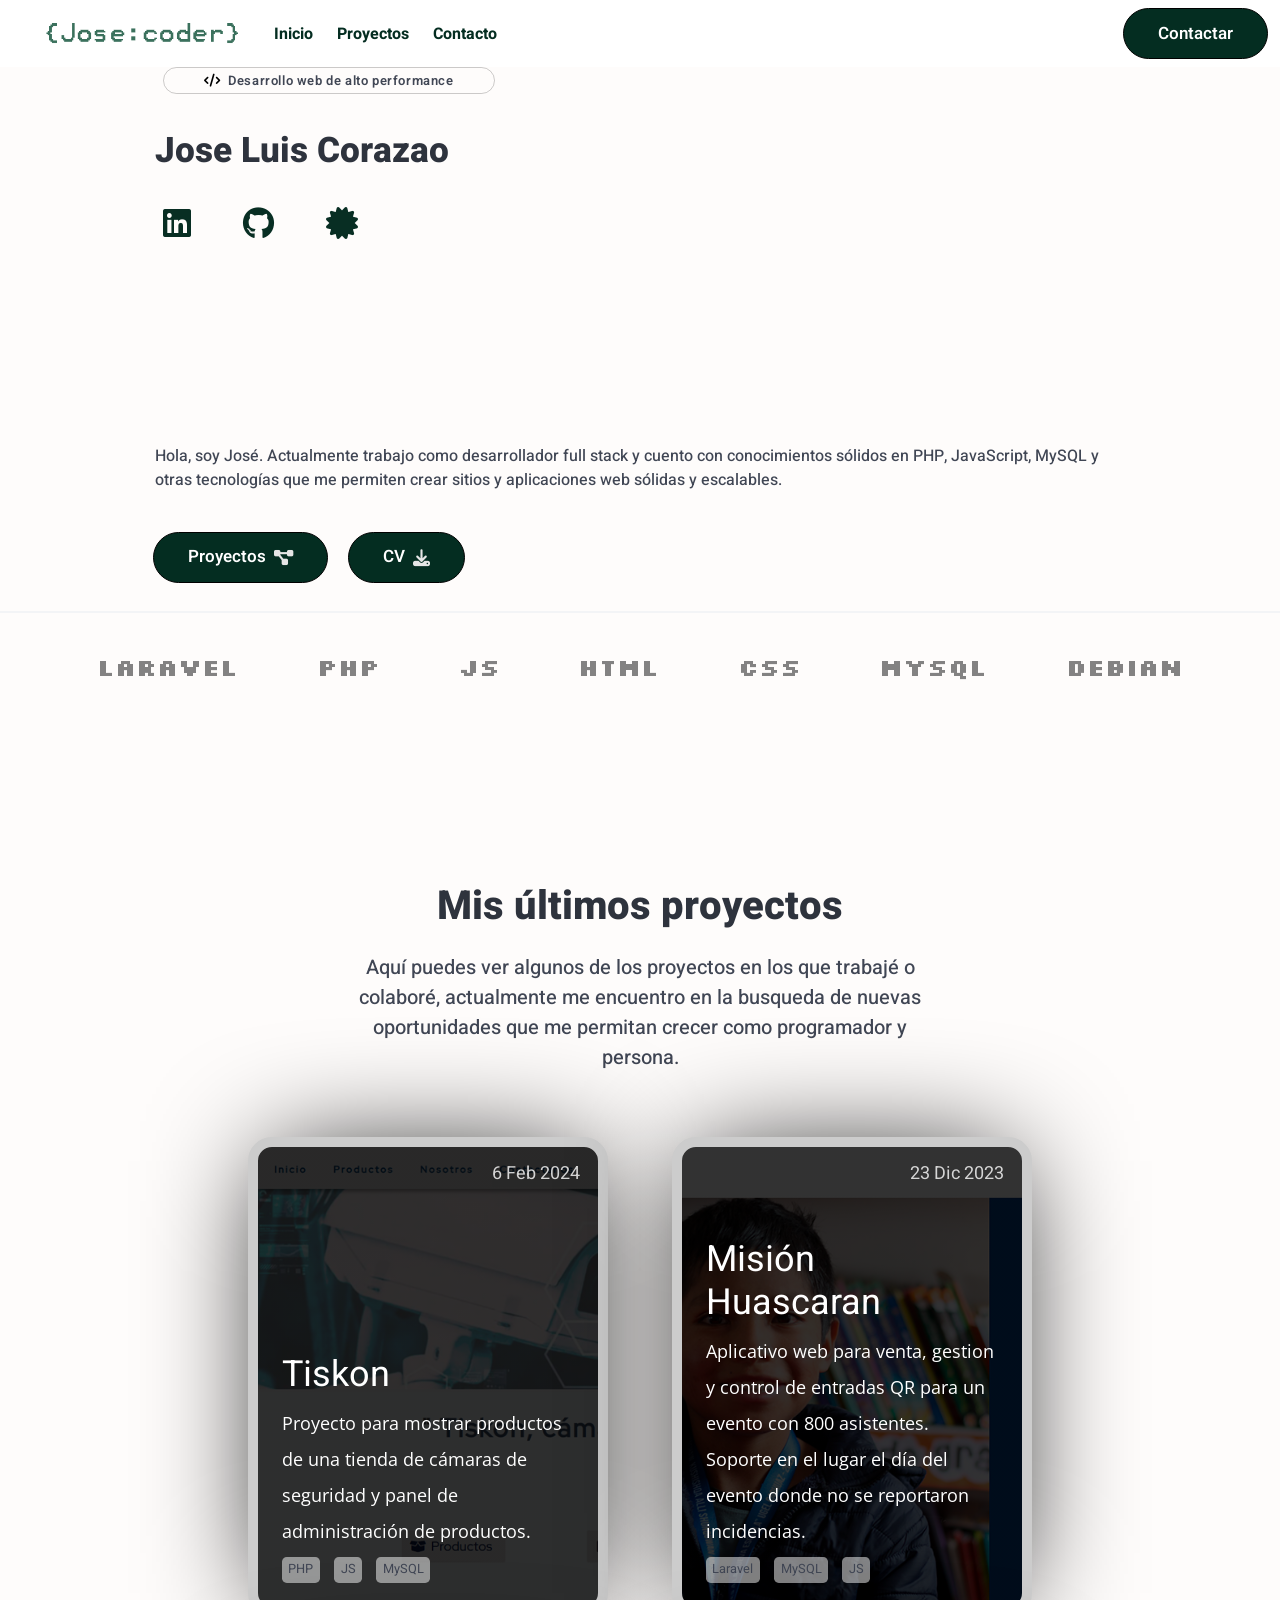
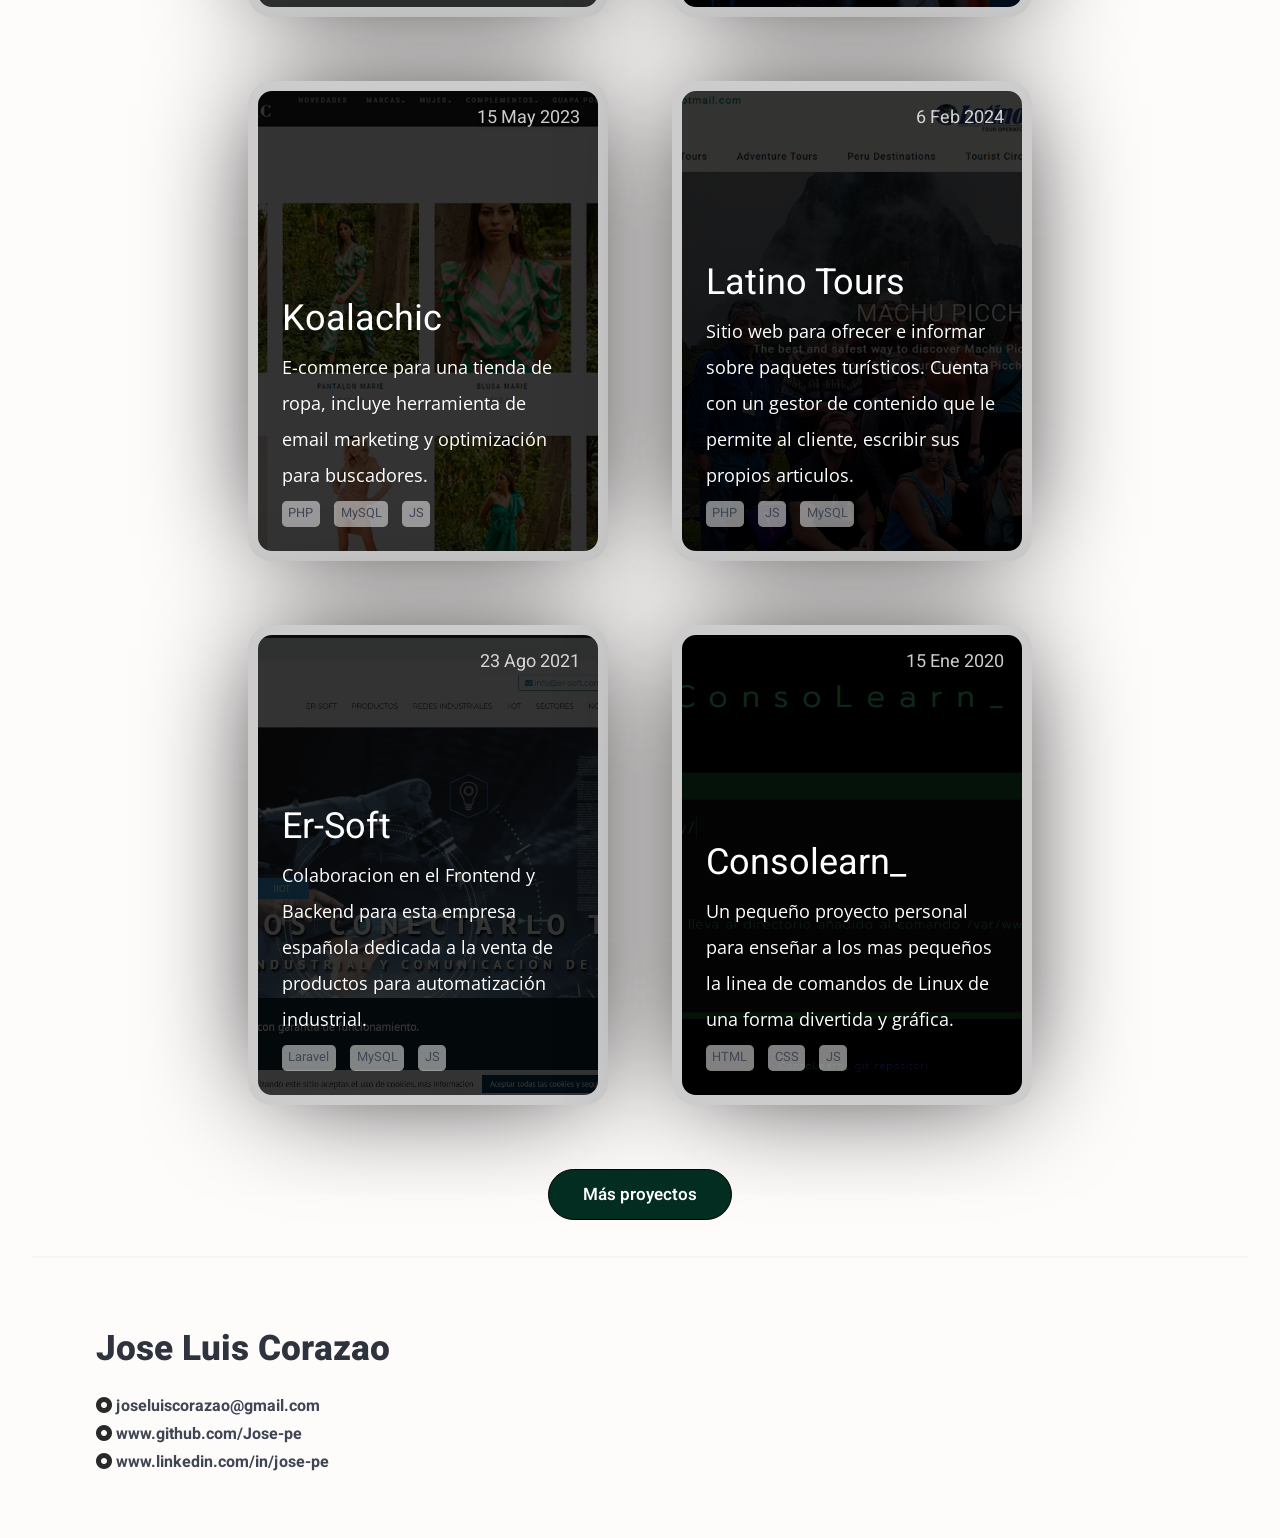
==== index.html @ 18513aed "delay animations" ====
<!DOCTYPE html>
<html lang="es">
<head>
    <meta charset="UTF-8">
    <meta name="viewport" content="width=device-width, initial-scale=1.0">
    <link rel="stylesheet" href="css/bulma.css">
    <link rel="stylesheet" href="css/main.css">
    <link rel="stylesheet" href="css/cards.css">
    <link rel="stylesheet" href="https://cdnjs.cloudflare.com/ajax/libs/font-awesome/6.7.2/css/all.min.css" integrity="sha512-Evv84Mr4kqVGRNSgIGL/F/aIDqQb7xQ2vcrdIwxfjThSH8CSR7PBEakCr51Ck+w+/U6swU2Im1vVX0SVk9ABhg==" crossorigin="anonymous" referrerpolicy="no-referrer" />
    <link rel="stylesheet" href="https://unpkg.com/aos@next/dist/aos.css" />
    <link rel="icon" href="favicon.ico">
    <title>Jose Luis Web Dev</title>
</head>
<body>
    <nav class="navbar  is-fixed-top" role="navigation" aria-label="main navigation">
        <div class="navbar-brand">
          <a class="navbar-item" href="/">
        <img class="pl-4"  src="/img/logojl.png" alt="jose coder">
      
          </a>
      
          <a role="button" class="navbar-burger" aria-label="menu" aria-expanded="false" data-target="navbarBasicExample">
            <span aria-hidden="true"></span>
            <span aria-hidden="true"></span>
            <span aria-hidden="true"></span>
            <span aria-hidden="true"></span>
          </a>
        </div>
      
        <div id="navbarBasicExample" class="navbar-menu">
          <div class="navbar-start">
            <a class="navbar-item has-text-weight-medium pl-3" href="#principal-header">
              Inicio
            </a>
      
            <a href="#ancla-proyectos" class="navbar-item has-text-weight-medium pl-3">
              Proyectos
            </a>
            
           <a href="#contacto-me"  class="navbar-item has-text-weight-medium pl-3">
              Contacto
            </a>
           
          </div>
      
          <div class="navbar-end">
            <div class="navbar-item">
              <div class="buttons">
                <a class="button head-button is-responsive">
                  <strong class="text is-6">Contactar</strong>
                </a>
              
              </div>
            </div>
          </div>
        </div>
      </nav>
    
    <section class="container is-fluid mt-2" id="head-main">
      <div class="columns">
        <div class="column is-6 p-6 is-align-content-center" id="principal-header">
          <div data-aos="fade-up" class="columns is-justify-content-center">
            <div  class="column is-10" id="container-box">
              <span class="boxy m-5"><i class="fa-solid fa-code pr-2" style="color: #000000;"></i>Desarrollo web de alto performance </span>
              <h1 class="title is-1 p-4 mt-5" id="name">Jose Luis Corazao</h1>
              <span class="primary-icons is-large p-4  mt-4 is-light"> <a href="https://www.linkedin.com/in/jose-pe/" target="_blank"> <i class="icons fa-brands fa-linkedin fa-2xl m-2"></i></a></span> 
              <span class="primary-icons is-large p-4  mt-4 is-light"> <a href="https://github.com/Jose-pe" target="_blank"><i class=" icons fa-brands fa-github fa-2xl m-2" ></i></a></span> 
              <span class="primary-icons is-large p-4  mt-4 is-light"><a href=""> <i class="icons fa-solid fa-certificate fa-2xl m-2"></i> </a></span> 
              
              

              <p class="p-4 separador-head is-size-6 has-text-weight-medium">Hola, soy José. Actualmente trabajo como desarrollador full stack y cuento con conocimientos sólidos en PHP, JavaScript, MySQL y otras tecnologías que me permiten crear sitios y aplicaciones web sólidas y escalables. </p>
            </div>
          
          </div>
          
          <div data-aos="fade-up" class="columns is-justify-content-center is-vcentered ml-1">
            <div class="column is-7">
              <a href="#ancla-proyectos" class="button head-button  is-responsive mr-2">Proyectos <i class="fa-solid fa-diagram-project pl-2" style="color: #e6e6e6;"></i></a>
              <a href="resources/CV_JoseLuisCorazaoHolgado_2025_v2.pdf" target="_blank" class="button head-button  is-responsive ml-2">   CV  <i class="fa-solid fa-download pl-2" style="color: #e6e6e6;"></i> </a>
            </div>
            <div class="column is-3 ">
             
            </div>
          </div>
        </div>
        <div class="column is-6 is-align-content-flex-center pt-own header-secondary">
          <div class="columns section-present is-justify-content-center">           
                <div data-aos="fade-up" class="column is-5 section-present-1">
               
                </div>
               
                <div data-aos="fade-up" class="column is-5 round">
                    <div class="columns">
                      <div class="column is-11 text-end">
                      <i class="fa-solid fa-laptop-code fa-2xl big-icon text-end pt-6 pl-5 pb-2" style="color: #042D21;"></i>
                      </div>
                  </div>
                  <div  class="columns">
                         <div class="column is-11">
                          <p class="text-start p-2 pl-6 text-especial"><i class="fa-solid fa-quote-left" style="color: #2e2d29;"></i> Proyectos sólidos, escalables y desplegados en entornos reales. <i class="fa-solid fa-quote-right" style="color: #282b2e;"></i></p>
                      </div>
                     
                  </div>
                
               
                
                </div>  

          </div>

        <div class="columns section-present">
          <div data-aos="fade-up" class="column is-5 round-2">
             <div class="columns">
                       <div class="column is-11">
                          <p class="text-start pt-6 pl-5 pb-2"><i class="fa-regular fa-lightbulb fa-2xl   big-icon" style="color: #042D21;"></i></p>
                         
                      </div>
                   </div>
                  <div class="columns">
                         <div class="column is-11">
                          <p class="text-start pt-4 pl-6 pb-6 text-especial"><i class="fa-solid fa-quote-left" style="color: #2e2d29;"></i> He llevado proyectos desde su concepción hasta convertirse en soluciones sólidas y funcionales. <i class="fa-solid fa-quote-right" style="color: #282b2e;"></i></p>
                      </div>
                     
                  </div>
                
                
          </div>
          <div data-aos="fade-up" class="column is-5  section-present-2">
                
          </div>
        </div>
        </div>
      </div>      
    </section>
    <hr>
    <section data-aos="fade-down" data-aos-delay="900" class="container mt-2">
     
         <nav class="level is-mobile pt-4">
        <div class="level-item has-text-centered">
          <div>
            
            <p class="title is-4 tec">Laravel</p>
          </div>
        </div>
        <div class="level-item has-text-centered">
          <div>
           
            <p class="title is-4 tec">PHP</p>
          </div>
        </div>
        <div class="level-item has-text-centered">
          <div>
           
            <p class="title is-4 tec">JS</p>
          </div>
        </div>
        <div class="level-item has-text-centered">
          <div>
            
            <p class="title is-4 tec">HTML</p>
          </div>
        </div>
        <div class="level-item has-text-centered">
          <div>
          
            <p class="title is-4 tec">CSS</p>
          </div>
        </div>
        <div class="level-item has-text-centered">
          <div>
          
            <p class="title is-4 tec">MySQL</p>
          </div>
        </div>
        <div class="level-item has-text-centered">
          <div>
          
            <p class="title is-4 tec">Debian</p>
          </div>
  
      </nav>
      </div>
    </section>

 <section data-aos="fade-up" class="container separador-head">
   <div class="columns mt-5">
        <div class="column is-12">
          <h2 class="title is-2 text-center" id="title-section">Mis últimos proyectos</h2>
        </div>
    
      </div>
      <div class="columns is-justify-content-center">
        <div class="column is-6 text-center">
          <p class=" is-size-5 has-text-weight-medium">  Aquí puedes ver algunos de los proyectos en los que trabajé o colaboré, actualmente me encuentro en la busqueda de nuevas oportunidades que me permitan crecer como programador y persona.</p>

        </div>
      </div>
</section>
<section data-aos="fade-up" data-aos-delay="500" class="cards-wrapper" id="ancla-proyectos">
  <div class="card-grid-space">
 
    <a class="card" target="_blank" href="http://tiskoncusco.com" style="--bg-img: url(/img/tiskon.png)">
      <div>
        <h1>Tiskon</h1>
        <p>Proyecto para mostrar productos de una tienda de cámaras de seguridad y panel de administración de productos.</p>
        <div class="date">6 Feb 2024</div>
        <div class="tags mt-2">
          <div class="tag">PHP</div>  <div class="tag">JS</div> <div class="tag">MySQL</div>
        </div>
      </div>
    </a>
  </div>
  <div class="card-grid-space">
    
    <a class="card" href="https://codetheweb.blog/2017/10/09/basic-types-of-html-tags/" style="--bg-img: url('/img/mision.png')">
      <div>
        <h1>Misión Huascaran</h1>
        <p>Aplicativo web para venta, gestion y control de entradas QR para un evento con 800 asistentes. Soporte en el lugar el día del evento donde no se reportaron incidencias.</p>
        <div class="date">23 Dic 2023 </div>
        <div class="tags mt-2">
          <div class="tag">Laravel</div> <div class="tag">MySQL</div> <div class="tag">JS</div>
        </div>
      </div>
    </a>
  </div>
  <div class="card-grid-space">
    
    <a class="card" href="https://koalachic.com" target="_blank"  style="--bg-img: url('/img/koala.png')">
      <div>
        <h1>Koalachic</h1>
        <p>E-commerce para una tienda de ropa, incluye herramienta de email marketing y optimización para buscadores. </p>
        <div class="date">15 May 2023</div>
        <div class="tags mt-2">
          <div class="tag">PHP</div>  <div class="tag">MySQL</div> <div class="tag">JS</div>
        </div>
      </div>
    </a>
  </div>


  <div class="card-grid-space">
 
    <a class="card" target="_blank" href="https://latinotourscusco.com" style="--bg-img: url(/img/latino.png)">
      <div>
        <h1>Latino Tours</h1>
        <p>Sitio web para ofrecer e informar sobre paquetes turísticos. Cuenta con un gestor de contenido que le permite al cliente, escribir sus propios articulos.</p>
        <div class="date">6 Feb 2024</div>
        <div class="tags mt-2">
          <div class="tag">PHP</div>  <div class="tag">JS</div> <div class="tag">MySQL</div>
        </div>
      </div>
    </a>
  </div>
  <div class="card-grid-space">
    
    <a class="card" href="http://www.er-soft.com/es" style="--bg-img: url('/img/ersoft.jpg')">
      <div>
        <h1>Er-Soft</h1>
        <p>Colaboracion en el Frontend y Backend para esta empresa española dedicada a la venta de productos para automatización industrial.</p>
        <div class="date">23 Ago 2021 </div>
        <div class="tags mt-2">
          <div class="tag">Laravel</div> <div class="tag">MySQL</div> <div class="tag">JS</div>
        </div>
      </div>
    </a>
  </div>
  <div class="card-grid-space">
    
    <a class="card" target="_blank" href="https://consolearn.netlify.app/" style="--bg-img: url('/img/consolearn.png')" class="js-modal-trigger" data-target="modal-js-example">
      <div>
        <h1>Consolearn_</h1>
        <p>Un pequeño proyecto personal para enseñar a los mas pequeños la linea de comandos de Linux de una forma divertida y gráfica.</p>
        <div class="date">15 Ene 2020</div>
        <div class="tags mt-2">
          <div class="tag">HTML</div>  <div class="tag">CSS</div> <div class="tag">JS</div>
        </div>
      </div>
    </a>
  </div>

</section>
 <div data-aos="fade-down" data-aos-delay="500" class="columns is-justify-content-center">
  <div  class="column is-12 text-center">
  
                <a class="button head-button is-responsive">
                  <strong class="text is-6">Más proyectos</strong>
                </a>
              
              
  </div>
 
  </div>

      <!--
    <section class="container separador-head">
      <div class="columns mt-5">
        <div class="column is-12">
          <h2 class="title is-2 text-center">Mis últimos proyectos</h2>
        </div>
    
      </div>
      <div class="columns is-justify-content-center">
        <div class="column is-8 text-center">
          <p class=" is-size-5 has-text-weight-medium">  Aquí puedes ver algunos de los proyectos en los que trabajé o colaboré, actualmente me encuentro en la busqueda de nuevas oportunidades que me permitan crecer como programador y persona.</p>

        </div>
      </div>
      <div class="columns is-justify-content-center separador-project">
        <div class="column is-6 background-principal project-box-primary">
          <h3 class="title-proyecto color-text-secundario p-6">Sitio Web Tiskon</h3>
          <div class="section">
            <span class="tag is-success is-light">PHP</span> <span class="tag is-success is-light">HTML</span> <span class="tag is-success is-light">CSS</span> <span class="tag is-success is-light">JS</span> <span class="tag is-success is-light">MySQL</span>
          <p class="resume-proyectos color-text-secundario pt-4">Desarrollo de sitio web desde cero con especificaciones a medida del cliente; se maquetó el diseño y la estructura del sitio web. También diseñé una base de datos y funcionalidades en PHP para que el cliente pueda ingresar, eliminar y editar sus productos y pueda promocionarlos.</p> <br>
          <a href="https://tiskon-w8vtxfh94p.live-website.com/" target="_blank" class="project-button"> <i class="fa-solid fa-code fa-xl" style="color: #EBE9DA;"></i> </a>
          </div>
          
        </div>
        <div class="column is-4 background-secundario is-align-content-center project-box-secondary">
         
          <img src="/img/tiskonres.jpg" alt="">
        </div>
      </div>

      <div class="columns is-justify-content-center separador-project">
        <div class="column is-6 background-secundario project-box-primary">
          <h3 class="title-proyecto color-text-principal p-6">Plataforma de tickets QR para Mision Huascaran</h3>
          <div class="section">
            <span class="tag is-primary">Laravel</span> <span class="tag is-primary">CSS</span> <span class="tag is-primary">JS</span> <span class="tag is-primary">HTML</span> <span class="tag is-primary">Bootstrap</span> <span class="tag is-primary">MySQL</span>
          <p class="resume-proyectos color-text-principal pt-4">Desarrollo de plataforma para ventas de entradas QR para un evento de 800 asistentes. El proyecto se elaboró en tiempo récord y se desarrolló a medida del cliente. Cuenta con un panel para administrar y gestionar el acceso, la venta y recaudación del evento. Se implementó una pasarela de pagos para que los asistentes puedan pagar con tarjetas de débito y crédito.</p> <br>
          <a href="https://www.misionhuascaran.org.pe/" target="_blank" class="project-button"> <i class="fa-solid fa-code fa-xl" style="color: #EBE9DA;"></i> </a>
        </div>
          
        </div>
        <div class="column is-4 background-principal is-align-content-center project-box-secondary">
          
          <img  src="/img/misionres.jpg" alt="">
        </div>
      </div>

      <div class="columns is-justify-content-center separador-project">
        <div class="column is-6 background-principal project-box-primary">
          <h3 class="title-proyecto color-text-secundario p-6">E-commerce KoalaChic</h3>
          <div class="section">
          <span class="tag is-success is-light">Wordpress</span> <span class="tag is-success is-light">PHP</span> <span class="tag is-success is-light">MySQL</span> <span class="tag is-success is-light">CSS</span> <span class="tag is-success is-light">HTML</span>
          <p class="resume-proyectos color-text-secundario pt-4">Desarrollo de sitio web con WordPress. Personalicé la plantilla para adaptarla a las necesidades del cliente. Además, se utilizaron diferentes plugins para implementar las funcionalidades requeridas, permitiendo la venta de productos a través del sitio. También se mejoró el SEO y se integraron herramientas de email marketing. </p> <br>
          <a href="https://www.koalachic.com/" target="_blank" class="project-button"> <i class="fa-solid fa-code fa-xl" style="color: #EBE9DA;"></i>  </a>
        </div>
          
        </div>
        <div class="column is-4 background-secundario is-align-content-center project-box-secondary">
          <img class="" src="/img/koalares.jpg" alt="">
        </div>
      </div>

      <div class="columns is-justify-content-center separador-project">
        <div class="column is-6 background-secundario project-box-primary">
          <h3 class="title-proyecto color-text-principal p-6">Sitio web Latino Tours</h3>
          <div class="section">
           <span class="tag is-primary">CSS</span> <span class="tag is-primary">JS</span> <span class="tag is-primary">HTML</span> <span class="tag is-primary">Bootstrap</span> 
          <p class="resume-proyectos color-text-principal pt-4">Se desarrolló un sitio web desde cero para un cliente que anteriormente utilizaba WordPress, el cual no podía personalizar a su gusto. Optamos por crear un sitio más sencillo pero eficiente, adaptado a sus necesidades. Actualmente, el cliente ha mejorado sus ventas y su presencia en internet. Además, el nuevo sitio web le sirve como una herramienta eficaz para mostrar sus paquetes turísticos con mayor facilidad.</p> <br>
          <a href="https://latinotourscusco.com/" target="_blank" class="project-button"> <i class="fa-solid fa-code fa-xl" style="color: #EBE9DA;"></i> </a>
        </div>
          
        </div>
        <div class="column is-4 background-principal is-align-content-center project-box-secondary">
        
           <img src="/img/latinores.jpg" alt="">
        </div>
      </div>

    </section>-->
    
   
    <footer data-aos="fade-up" data-aos-delay="300" class="container is-fluid">
      <hr>
      <div class="columns" id="contacto-me">
          <div class="column is-12" id="footer-info">
            <div class="section resume-footer">
             <h3 class="title" id="name">Jose Luis Corazao</h3>
            <p class="has-text-weight-medium">
              <ul>
                <li class="has-text-weight-bold mb-1">
                 <a href="mailto:joseluiscorazao@gmail.com"> <i class="fa-solid fa-circle-dot" style="color: #292929;"></i> joseluiscorazao@gmail.com </a>
                </li>                
                <li class="has-text-weight-bold  mb-1">
                 <a href="https://github.com/Jose-pe" target="_blank"> <i class="fa-solid fa-circle-dot" style="color: #292929;"></i> www.github.com/Jose-pe </a>
                </li>
                <li class="has-text-weight-bold  mb-1">
                  <a href="https://www.linkedin.com/in/jose-pe/" target="_blank"> <i class="fa-solid fa-circle-dot" style="color: #292929;"></i> www.linkedin.com/in/jose-pe</a>
                </li>
              </ul>
            </p>
            </div>            
            </div>
          </div>      
    </footer>
      <script src="/js/main.js"></script>   
      <script src="https://unpkg.com/aos@next/dist/aos.js"></script>
      <script>
      AOS.init();
      </script>
</body>
</html>
---- css/main.css ----
@import url('https://fonts.googleapis.com/css2?family=Silkscreen&display=swap');
@import url('https://fonts.googleapis.com/css2?family=Golos+Text:wght@400..900&display=swap');

body{
   background-color: #FEFCFB;
  font-family: "Golos Text", sans-serif;
  font-optical-sizing: auto;
  font-weight: 400;
  font-style: normal;  
}

a{
  color: #042D21;
  text-decoration: none !important;
  text-decoration-color: #042D21 !important;
}

.is-primary {
    background-color: #042D21;
    color: white;
}

.background-principal{
  background-color: #042D21;
}

.background-secundario{
   background-color: #EBE9DA;
}
.separador-head{
    margin-top: 12rem;
}
.separador-project{
    margin-top: 4rem;
    margin-bottom: 8rem !important;
  
}
.navbar-item{
  color: #042D21 !important;
  font-weight: bolder !important;
}
#head-main{
  padding-top: 3.5rem;
}
.color-text-principal{
  color: #042D21;
}
.color-text-secundario{
  color: #EBE9DA;
}
.title-proyecto{
  font-size: 2.3rem;
 
  font-weight: bolder;
}
.resume-proyectos{
  
  font-size: 1.5rem;
  font-weight: bold;
}

.boxy{
    border-color: rgba(0, 0, 0, 0.199);
    border-width: 0.8px;
    border-style: solid;
    border-radius: 2rem;
    padding-left: 2.5rem;
    padding-right: 2.5rem;
    padding-top: 0.2rem;
    padding-bottom: 0.2rem;
    font-size: small;
    font-weight: 600;
    letter-spacing: 0.6px;

}

.head-button {
        background-color: #042D21;
        color: white;
        border-radius: 10em;
        font-size: 17px;
        font-weight: 600;
        padding: 0.7em 2em;
        cursor: pointer;
        transition: all 0.3s ease-in-out;
        border: 1px solid black;
        box-shadow: 0 0 0 0 rgb(107, 106, 106);
      }
      
      .head-button:hover {
        transform: translateY(-4px) translateX(-2px);
        box-shadow: 2px 5px 0 0 rgb(97, 97, 97);
      };
      
      .head-button:active {
        transform: translateY(2px) translateX(1px);
        box-shadow: 0 0 0 0 rgb(119, 119, 119);
      };


.text-start{
  text-align: start;
}

.text-center{
  text-align: center;
}

.text-end{
  text-align: end;
}

.resume-footer{
  margin-left: 1rem;
  width: 90%;
}

.nav-footer{
  margin-left: 11rem;
}

.pt-own{
  padding-top: 7rem !important;
}
.icon-skill{
  width: 25%;
  opacity: 45%;
}
.project-box-primary{
border-radius: 24px 0px 0px 24px;
-webkit-border-radius: 24px 0px 0px 24px;
-moz-border-radius: 24px 0px 0px 24px;
}
.project-box-secondary{
  border-radius: 0px 24px 24px 0px;
-webkit-border-radius: 0px 24px 24px 0px;
-moz-border-radius: 0px 24px 24px 0px;
}
.project-button {
	background-color: #0c7757;
	border-radius:80px;
	display:inline-block;
	cursor:pointer;	
	
	font-size:19px;
	padding:27px 24px;
	text-decoration:none;
	
}
.project-button:hover {
	background-color:#086146;
}

.nav-footeer-item{
  text-decoration: none !important;
  color: #042D21 !important;
}

.nav-footeer-item:hover{
  text-decoration: none !important;
  color: #08553e !important;
}

.tec{
  color: #000000af;
  font-family: "Silkscreen", sans-serif;
  font-weight: 700;
  opacity: 0.7;
}

.round{
  border-radius: 18rem 0rem 0rem 18rem !important;
  background-color: #ebe9da59;
  padding-bottom: 4rem;
  box-shadow: 12px 10px 27px -5px rgba(0,0,0,0.75);
-webkit-box-shadow: 12px 10px 27px -5px rgba(0,0,0,0.75);
-moz-box-shadow: 12px 10px 27px -5px rgba(0,0,0,0.75);
}

.round-2{
  border-radius: 0rem 18rem 18rem 0rem !important;
  background-color: #e0e9e971;
  box-shadow: 12px 10px 27px -5px rgba(0,0,0,0.75);
-webkit-box-shadow: 12px 10px 27px -5px rgba(0,0,0,0.75);
-moz-box-shadow: 12px 10px 27px -5px rgba(0,0,0,0.75);
}

.section-present{
 margin: 0rem 0rem 0rem 0rem  !important;
 padding: 0rem 0rem 0rem 0rem !important;
 align-self: center;
}

.text-especial{
  font-size: 0.8rem;
  font-weight: 500;
  font-style: normal;
	color: #042D21;

}

.numero-proyectos{
  font-size: 3rem;
  color: #042D21;
}

.big-icon{
  font-size: 3rem !important;
}

.section-present-1{
  background-image: url('/img/prog1.svg');
  background-position: left;
  background-size: 60%;
  background-repeat: no-repeat;
  margin-bottom:  1.5rem;  
}

.section-present-2{
  background-image: url('/img/dev1.png');
  background-position: right;
  background-size: 80%;
  background-repeat: no-repeat;
  margin-bottom:  1.5rem;  
}
.primary-icons{
  color:  #082e23;
  transition: color 0.5s ease-in;
}
.primary-icons :hover{
  color: #095f45 !important;
  transition: color 0.5s ease-in;
}
.navbar-burger span{
  background-color: #08553e;
}

@media (prefers-color-scheme: dark) {
  body{
      background-color: rgb(29, 32, 32);
  }
  .round-2{
    background-color: #171818;
  }
  .round{
    background-color: #1c1d1c;
  }
  .tec{
    color: #FEFCFB;
  }
  .background-principal{
    background-color: #272928;
  }
  .background-secundario{
    background-color: #e4e6e5;
  }
  .boxy{
    background-color: #25463c;
  }
  
  .fa-circle-dot{
     color: #929493 !important;
  }
  .text-especial{
    color: #bdbbb0;
  }
  .navbar-item{
  color: #e2e2e2 !important;
  
}
.icons{
   color: #e2e2e2 !important;
}
.icons:hover{
   color: #9e9e9e !important;
}
}


@media (max-width: 1440px) {
  .text-especial{
    font-size: 1rem;
  }
  #name{
    font-size: 2.2rem;
  }
}

@media (max-width: 1370px) {
  .section-present{
    display: none !important;
  }
  #principal-header{
    width: 100% !important;
    padding: 1rem !important;
  }
  .header-secondary{
    display: none !important;
  }
  #footer-info{
    width: 80% !important;
  }
}

@media(max-width: 1156px){
  .resume-footer{
    width: 100% !important;
    margin-left: 1rem !important;
  }
  
  .nav-footer {
    margin-left: 3rem;
  }
  .columns {
    margin-inline-start: 0 !important;
    margin-inline-end: 0 !important;
    margin-top: 0 !important;
}
  
}
@media(max-width: 900px){

  .tec{
    font-size: 1.2rem !important;
  }
}
@media(max-width: 800px){

  .tec{
    font-size: 0.7rem !important;
  }
}

@media(max-width: 500px){
  #footer-info{
    width: 100% !important;
    margin: 0rem !important;
    padding: 0rem !important;
  }
  .boxy{
    margin: 0.2rem !important;
  }
  #container-box{
    padding: 0.2rem !important;
    width: 100% !important;
  }
  #title-section{
    font-size: 2rem !important;
  }
  #principal-header{
    
    padding: 0.1rem !important;
  }
    #name{
    font-size: 1.9rem !important;
  }
}

@media(max-width: 430px){
  #principal-header{
    
    padding: 0.1rem !important;
  }
   .boxy{
    padding-left: 0.5rem !important;
    padding-right: 0.5rem !important;
  }

}

@media(max-width: 400px){
  .boxy{
    padding-left: 0.5rem !important;
    padding-right: 0.5rem !important;
  }
  
  .is-size-5{
    font-size: 1.1rem !important;
  }


}
---- css/cards.css ----
@import url('https://fonts.googleapis.com/css?family=Heebo:400,700|Open+Sans:400,700');

:root {
  --color: #042D21;
  --transition-time: 0.5s;
}

* {
  box-sizing: border-box;
}

body {
  margin: 0;
  min-height: 100vh;
  font-family: 'Heebo';
 /* background: #fafafa;*/
}

a {
  color: inherit;
}

.cards-wrapper {
  display: grid;
  justify-content: center;
  align-items: center;
  grid-template-columns: 1fr 1fr 1fr;
  grid-gap: 4rem;
  padding: 4rem;
  margin: 0 auto;
  width: max-content;
}

.card {
  font-family: 'Heebo';
  --bg-filter-opacity: 0.8;
  background-image: linear-gradient(rgba(0,0,0,var(--bg-filter-opacity)),rgba(0,0,0,var(--bg-filter-opacity))), var(--bg-img);
  height: 20em;
  width: 15em;
  font-size: 1.5em;
  color: white;
  border-radius: 1em;
  padding: 1em;
  /*margin: 2em;*/
  display: flex;
  align-items: flex-end;
  background-size: cover;
  background-position: center;
  box-shadow: 0 0 5em -1em black;
  transition: all, var(--transition-time);
  position: relative;
  overflow: hidden;
  border: 10px solid #ccc;
  text-decoration: none;
}

.card:hover {
  transform: rotate(0);
}

.card h1 {
  margin: 0;
  font-size: 1.5em;
  line-height: 1.2em;
}

.card p {
  font-size: 0.75em;
  font-family: 'Open Sans';
  margin-top: 0.5em;
  line-height: 2em;
}

.card .tags {
  display: flex;
}
.tag {
    font-size: 0.80rem !important;
}
.card .tags .tag {
  font-size: 0.75em;
  background: rgba(255,255,255,0.5);
  border-radius: 0.3rem;
  padding: 0 0.5em;
  margin-right: 0.5em;
  line-height: 1.5em;
  transition: all, var(--transition-time);
}

.card:hover .tags .tag {
  background: var(--color);
  color: white;
}

.card .date {
  position: absolute;
  top: 0;
  right: 0;
  font-size: 0.75em;
  padding: 1em;
  line-height: 1em;
  opacity: .8;
}

.card:before, .card:after {
  content: '';
  transform: scale(0);
  transform-origin: top left;
  border-radius: 50%;
  position: absolute;
  left: -50%;
  top: -50%;
  z-index: -5;
  transition: all, var(--transition-time);
  transition-timing-function: ease-in-out;
}

.card:before {
  background: #ddd;
  width: 250%;
  height: 250%;
}

.card:after {
  background: white;
  width: 200%;
  height: 200%;
}

.card:hover {
  color: var(--color);
}

.card:hover:before, .card:hover:after {
  transform: scale(1);
}

.card-grid-space .num {
  font-size: 3em;
  margin-bottom: 1.2rem;
  margin-left: 1rem;
}

.info {
  font-size: 1.2em;
  display: flex;
  padding: 1em 3em;
  height: 3em;
}

.info img {
  height: 3em;
  margin-right: 0.5em;
}

.info h1 {
  font-size: 1em;
  font-weight: normal;
}

/* MEDIA QUERIES */
@media screen and (max-width: 1285px) {
  .cards-wrapper {
    grid-template-columns: 1fr 1fr;
  }
}

@media screen and (max-width: 900px) {
  .cards-wrapper {
    grid-template-columns: 1fr;
  }
  .info {
    justify-content: center;
  }
  .card-grid-space .num {
    /*margin-left: 0;
    /text-align: center;*/
  }
}

@media screen and (max-width: 500px) {
  .cards-wrapper {
    padding: 4rem 2rem;
  }
  .card {
    max-width: calc(100vw - 4rem);
  }
  .resume-footer{
    margin-left: 0rem !important;
  }
}

@media screen and (max-width: 450px) {
  .info {
    display: block;
    text-align: center;
  }
  .info h1 {
    margin: 0;
  }
   .resume-footer{
    padding: 0.2rem !important;
  }
}
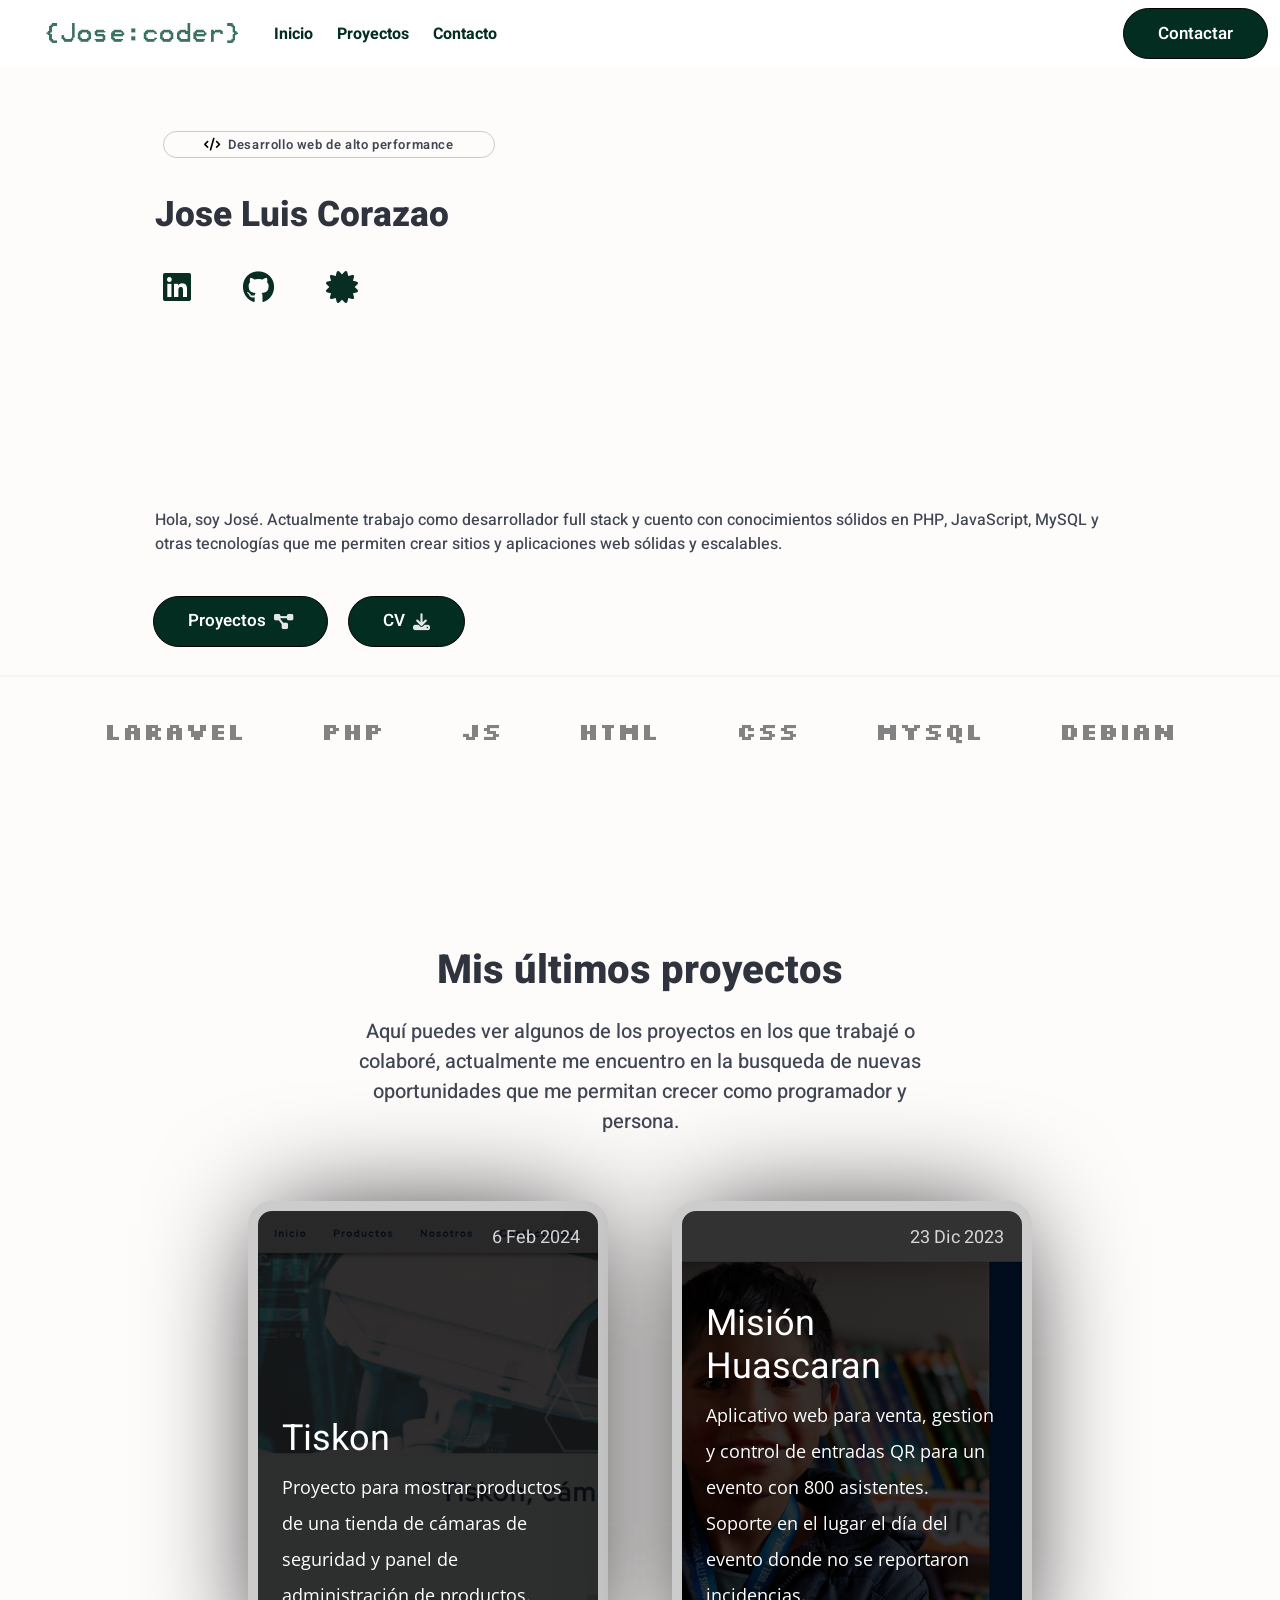
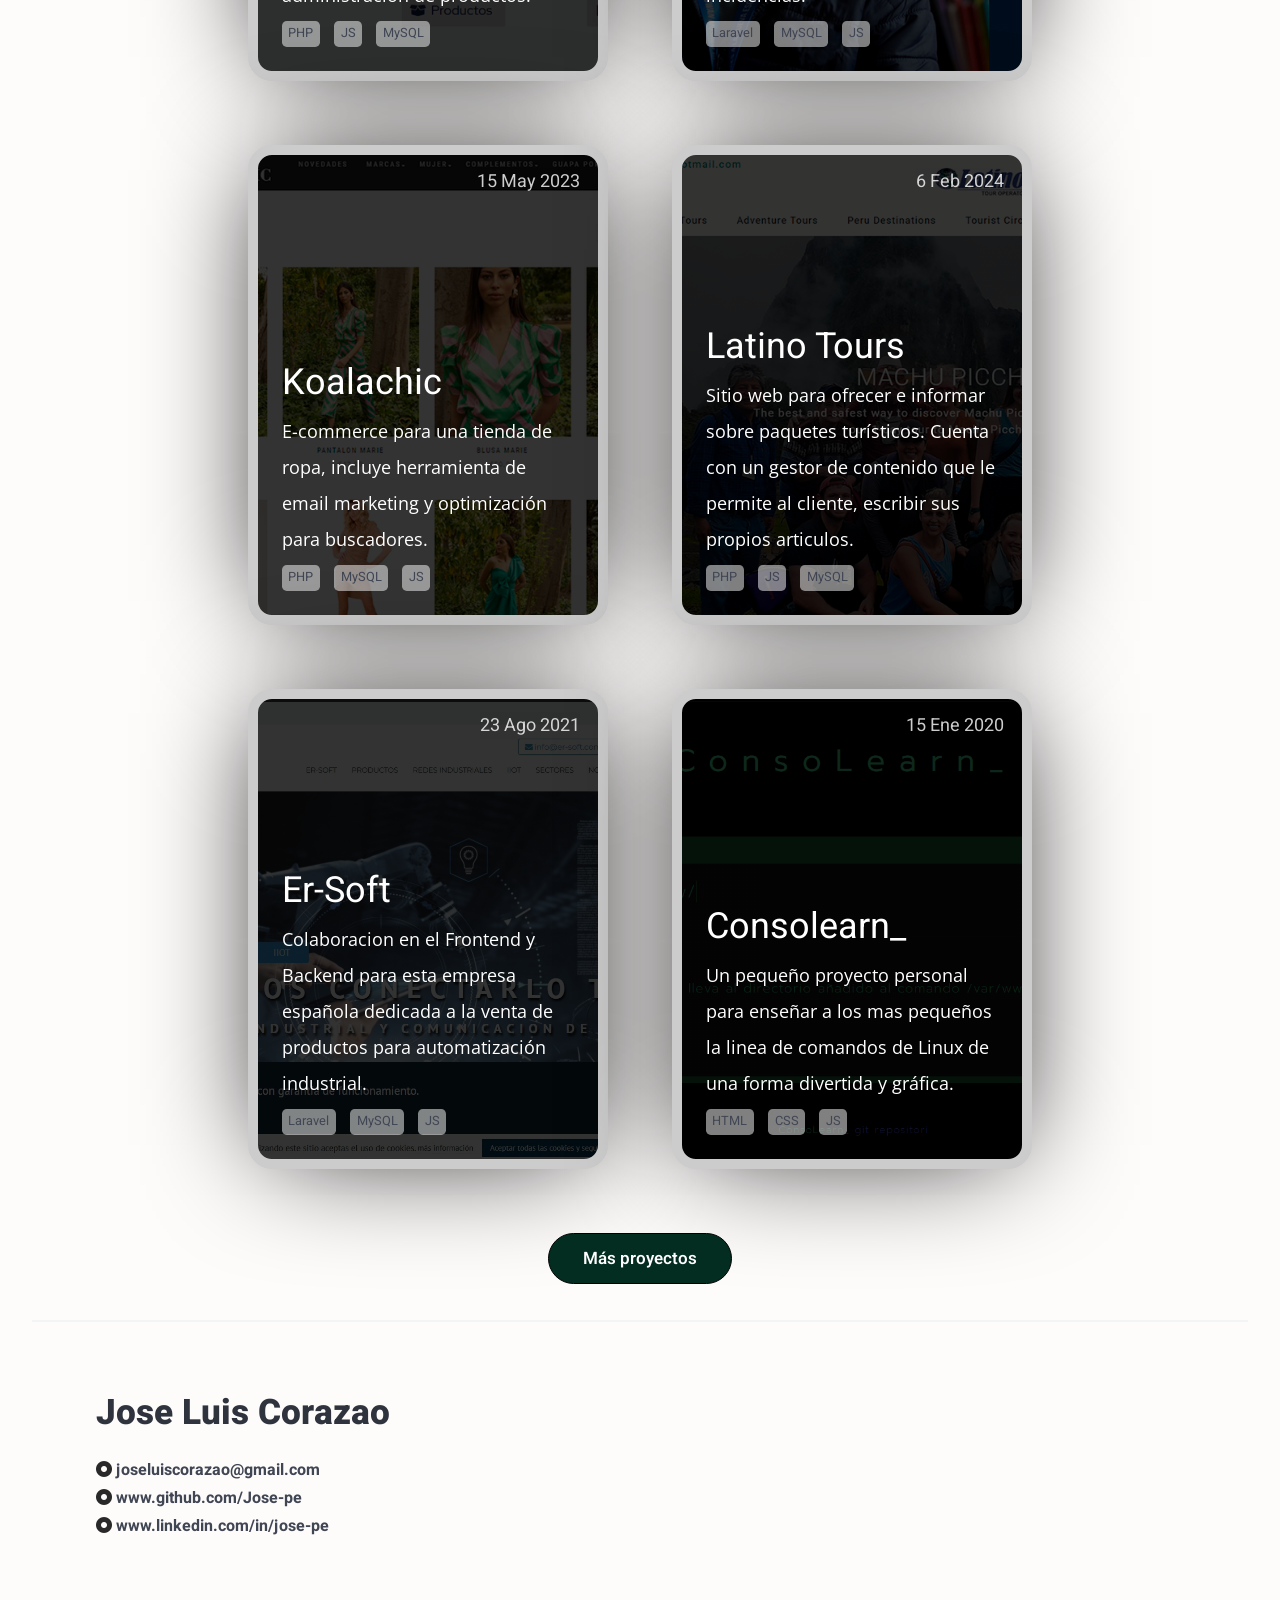
==== commit 84d57216: "separaciones y mejoras responsive" ====
--- a/index.html
+++ b/index.html
@@ -134,7 +134,7 @@
       </div>      
     </section>
     <hr>
-    <section data-aos="fade-down" data-aos-delay="900" class="container mt-2">
+    <section data-aos="fade-down" data-aos-delay="900" class="container mt-2" id="techs">
      
          <nav class="level is-mobile pt-4">
         <div class="level-item has-text-centered">
--- a/css/main.css
+++ b/css/main.css
@@ -234,6 +234,10 @@
 .navbar-burger span{
   background-color: #08553e;
 }
+#techs{
+  padding-left: 0.5rem;
+  padding-right: 0.5rem;
+}
 
 @media (prefers-color-scheme: dark) {
   body{
@@ -292,7 +296,9 @@
   }
   #principal-header{
     width: 100% !important;
-    padding: 1rem !important;
+    padding: 1rem !important;    
+    padding-top: 5rem !important;
+
   }
   .header-secondary{
     display: none !important;
@@ -329,6 +335,9 @@
   .tec{
     font-size: 0.7rem !important;
   }
+  .separador-head{
+    margin-top: 6rem;
+}
 }
 
 @media(max-width: 500px){
@@ -336,6 +345,7 @@
     width: 100% !important;
     margin: 0rem !important;
     padding: 0rem !important;
+    padding-bottom: 1rem !important;
   }
   .boxy{
     margin: 0.2rem !important;
@@ -350,6 +360,7 @@
   #principal-header{
     
     padding: 0.1rem !important;
+    padding-top: 2rem !important;
   }
     #name{
     font-size: 1.9rem !important;
@@ -357,10 +368,7 @@
 }
 
 @media(max-width: 430px){
-  #principal-header{
-    
-    padding: 0.1rem !important;
-  }
+ 
    .boxy{
     padding-left: 0.5rem !important;
     padding-right: 0.5rem !important;
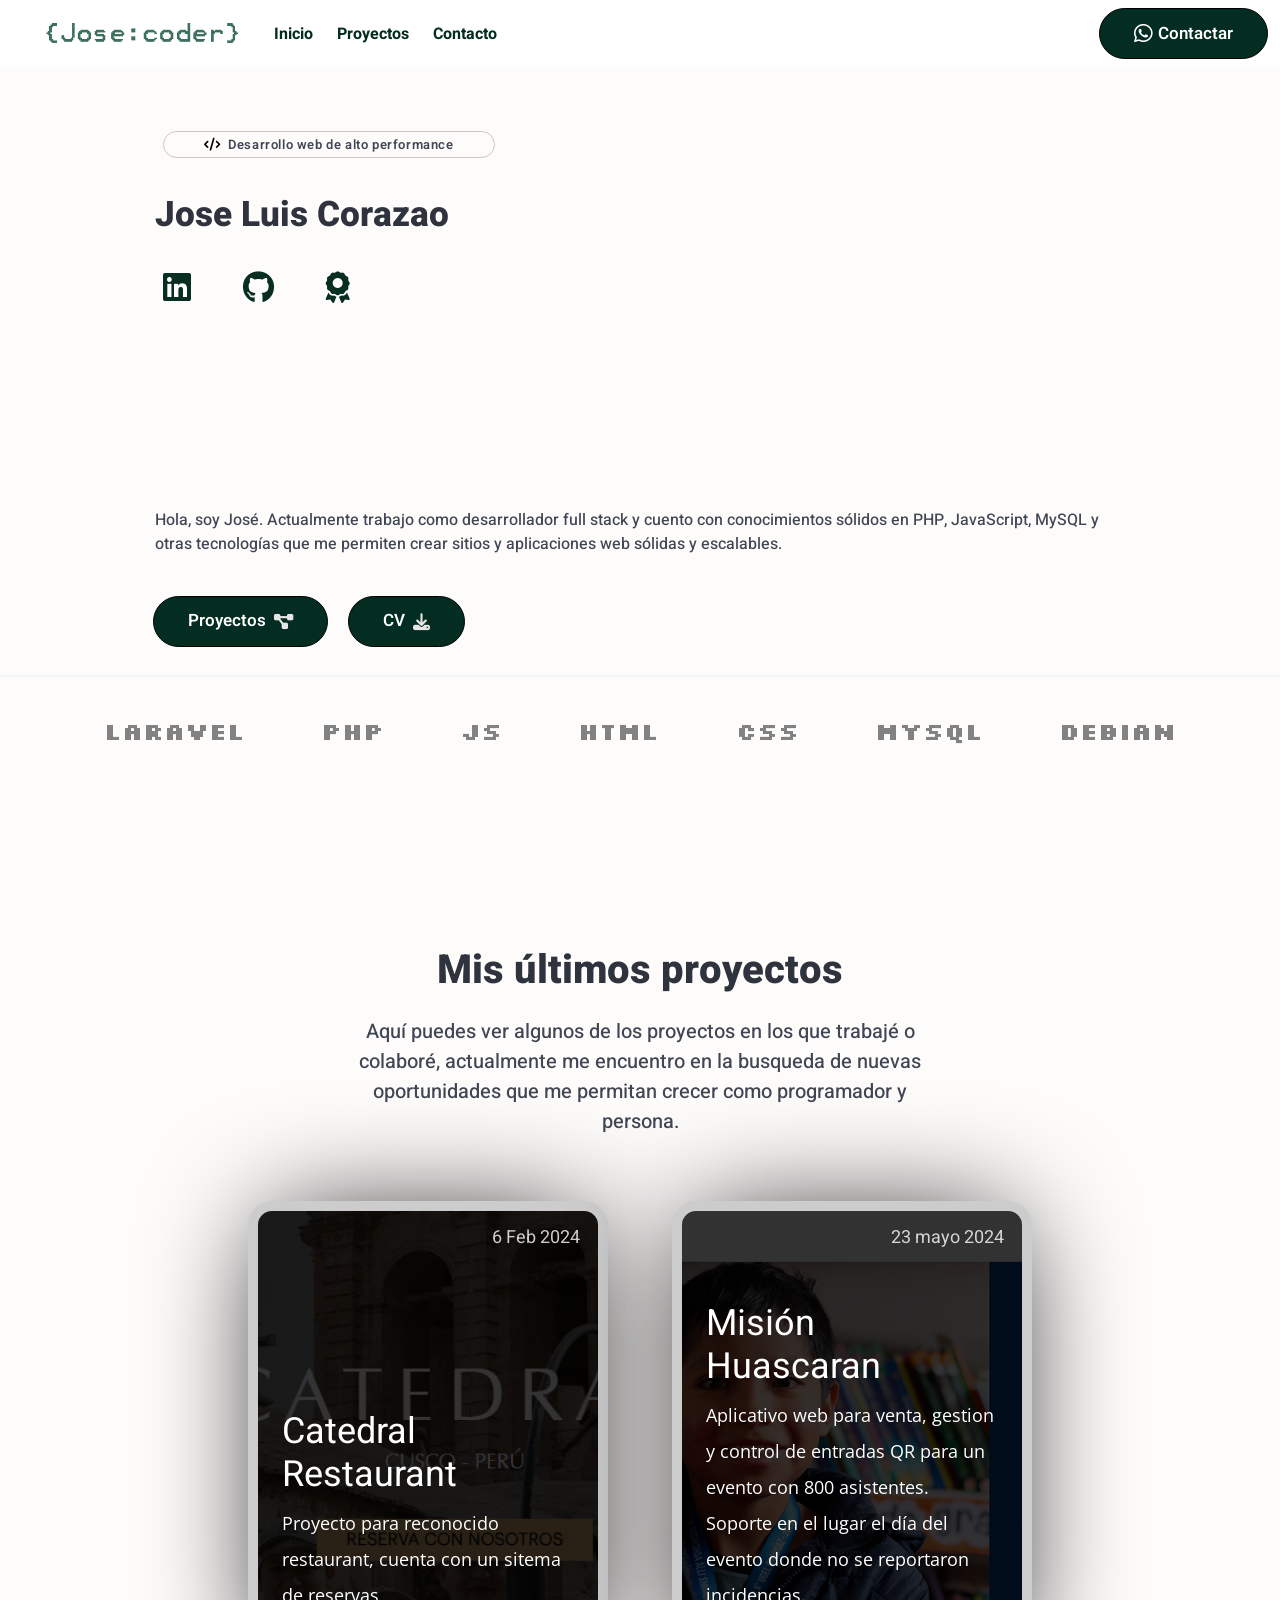
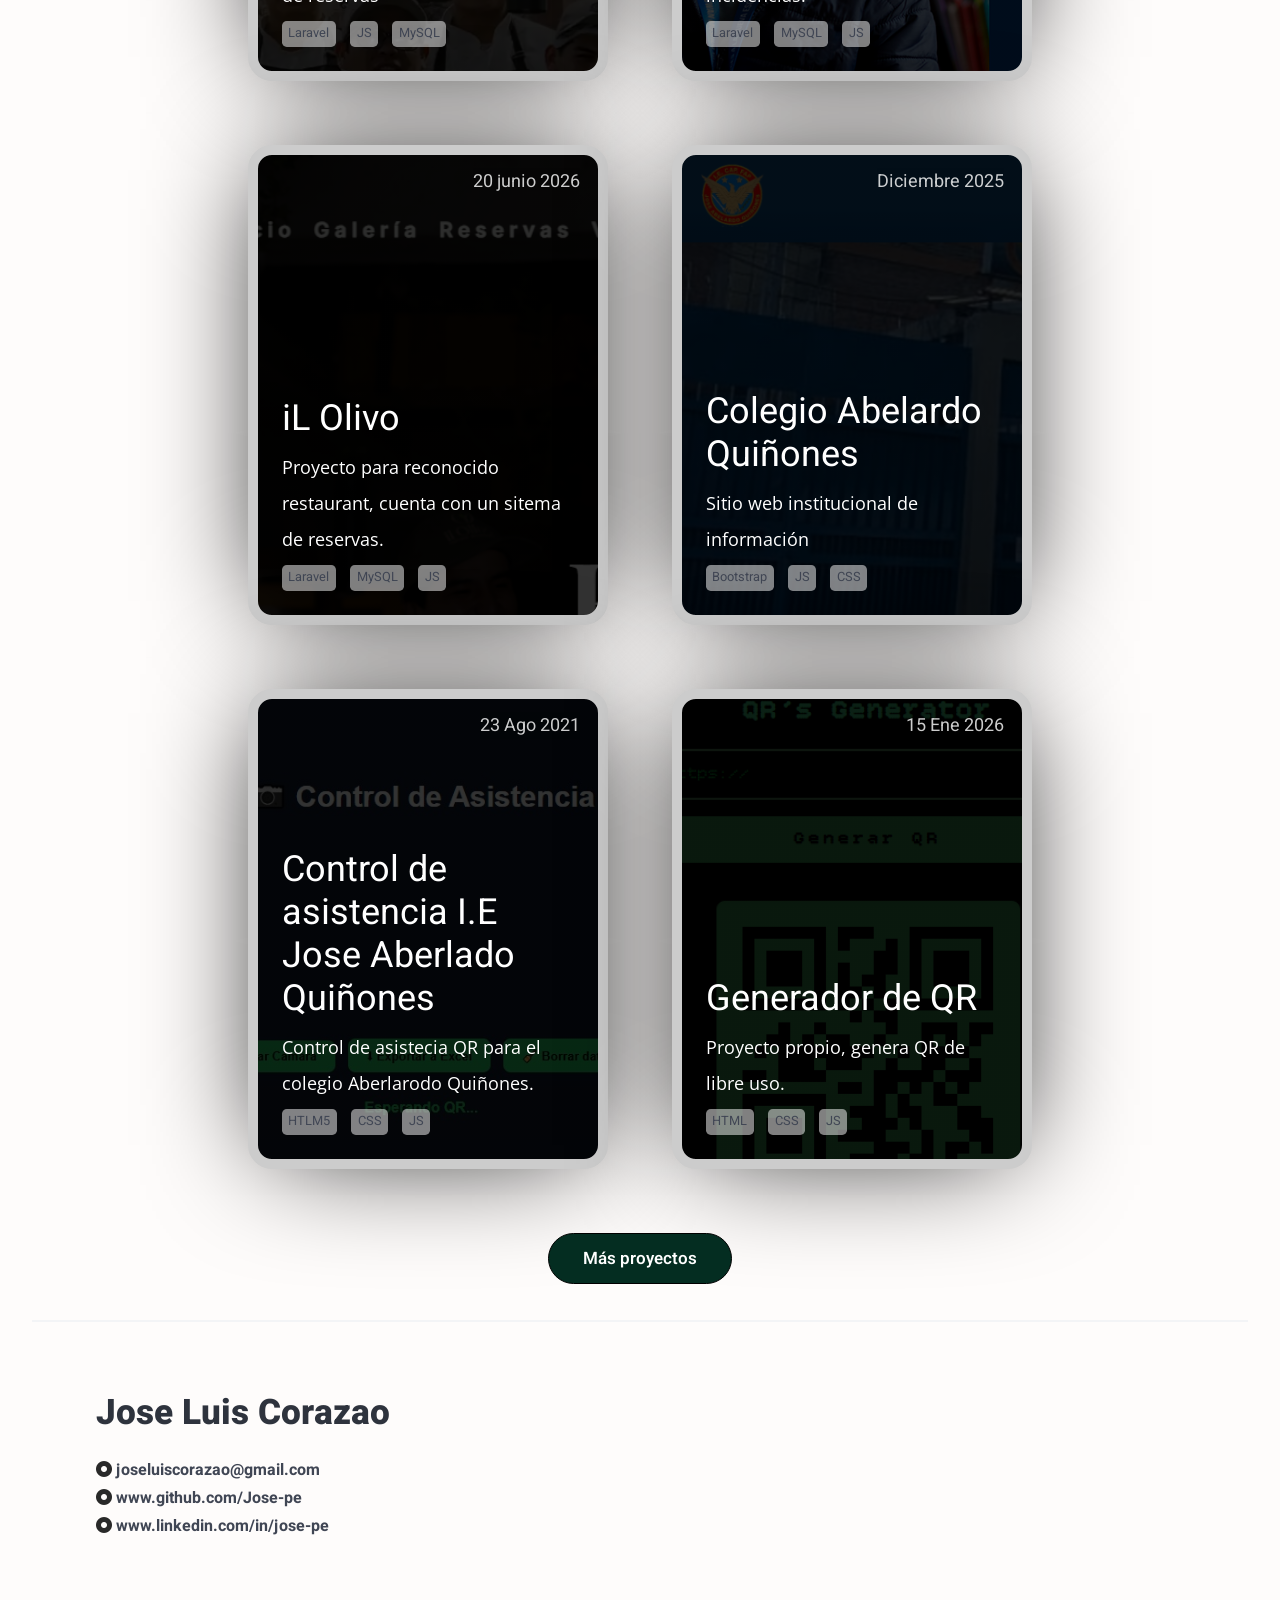
==== commit e87a06df: "mejoras 2026" ====
--- a/index.html
+++ b/index.html
@@ -38,7 +38,7 @@
             </a>
             
            <a href="#contacto-me"  class="navbar-item has-text-weight-medium pl-3">
-              Contacto
+             Contacto
             </a>
            
           </div>
@@ -46,8 +46,8 @@
           <div class="navbar-end">
             <div class="navbar-item">
               <div class="buttons">
-                <a class="button head-button is-responsive">
-                  <strong class="text is-6">Contactar</strong>
+                <a href="https://wa.link/qy299j" class="button head-button is-responsive">
+                <i class="fa-brands fa-whatsapp fa-lg" style="color: rgb(255, 255, 255); margin-right: 5px;"></i>  <strong class="text is-6">Contactar</strong>
                 </a>
               
               </div>
@@ -65,7 +65,7 @@
               <h1 class="title is-1 p-4 mt-5" id="name">Jose Luis Corazao</h1>
               <span class="primary-icons is-large p-4  mt-4 is-light"> <a href="https://www.linkedin.com/in/jose-pe/" target="_blank"> <i class="icons fa-brands fa-linkedin fa-2xl m-2"></i></a></span> 
               <span class="primary-icons is-large p-4  mt-4 is-light"> <a href="https://github.com/Jose-pe" target="_blank"><i class=" icons fa-brands fa-github fa-2xl m-2" ></i></a></span> 
-              <span class="primary-icons is-large p-4  mt-4 is-light"><a href=""> <i class="icons fa-solid fa-certificate fa-2xl m-2"></i> </a></span> 
+              <span class="primary-icons is-large p-4  mt-4 is-light"><a href=""> <i class="icons fa-solid fa-award fa-2xl m-2"></i> </a></span> 
               
               
 
@@ -200,24 +200,24 @@
 <section data-aos="fade-up" data-aos-delay="500" class="cards-wrapper" id="ancla-proyectos">
   <div class="card-grid-space">
  
-    <a class="card" target="_blank" href="http://tiskoncusco.com" style="--bg-img: url(/img/tiskon.png)">
-      <div>
-        <h1>Tiskon</h1>
-        <p>Proyecto para mostrar productos de una tienda de cámaras de seguridad y panel de administración de productos.</p>
+    <a class="card" target="_blank" href="https://catedralrestaurant.com/" style="--bg-img: url(/img/tiskon.png)">
+      <div>
+        <h1>Catedral Restaurant</h1>
+        <p>Proyecto para reconocido restaurant, cuenta con un sitema de reservas</p>
         <div class="date">6 Feb 2024</div>
         <div class="tags mt-2">
-          <div class="tag">PHP</div>  <div class="tag">JS</div> <div class="tag">MySQL</div>
-        </div>
-      </div>
-    </a>
-  </div>
-  <div class="card-grid-space">
-    
-    <a class="card" href="https://codetheweb.blog/2017/10/09/basic-types-of-html-tags/" style="--bg-img: url('/img/mision.png')">
+          <div class="tag">Laravel</div>  <div class="tag">JS</div> <div class="tag">MySQL</div>
+        </div>
+      </div>
+    </a>
+  </div>
+  <div class="card-grid-space">
+    
+    <a class="card" target="_blank" href="https://codetheweb.blog/2017/10/09/basic-types-of-html-tags/" style="--bg-img: url('/img/mision.png')">
       <div>
         <h1>Misión Huascaran</h1>
         <p>Aplicativo web para venta, gestion y control de entradas QR para un evento con 800 asistentes. Soporte en el lugar el día del evento donde no se reportaron incidencias.</p>
-        <div class="date">23 Dic 2023 </div>
+        <div class="date">23 mayo 2024 </div>
         <div class="tags mt-2">
           <div class="tag">Laravel</div> <div class="tag">MySQL</div> <div class="tag">JS</div>
         </div>
@@ -226,13 +226,13 @@
   </div>
   <div class="card-grid-space">
     
-    <a class="card" href="https://koalachic.com" target="_blank"  style="--bg-img: url('/img/koala.png')">
-      <div>
-        <h1>Koalachic</h1>
-        <p>E-commerce para una tienda de ropa, incluye herramienta de email marketing y optimización para buscadores. </p>
-        <div class="date">15 May 2023</div>
-        <div class="tags mt-2">
-          <div class="tag">PHP</div>  <div class="tag">MySQL</div> <div class="tag">JS</div>
+    <a class="card" target="_blank"  href="https://ilolivorestaurant.com/" target="_blank"  style="--bg-img: url('/img/olivo.png')">
+      <div>
+        <h1>iL Olivo</h1>
+        <p>Proyecto para reconocido restaurant, cuenta con un sitema de reservas. </p>
+        <div class="date">20 junio 2026</div>
+        <div class="tags mt-2">
+          <div class="tag">Laravel</div>  <div class="tag">MySQL</div> <div class="tag">JS</div>
         </div>
       </div>
     </a>
@@ -241,37 +241,37 @@
 
   <div class="card-grid-space">
  
-    <a class="card" target="_blank" href="https://latinotourscusco.com" style="--bg-img: url(/img/latino.png)">
-      <div>
-        <h1>Latino Tours</h1>
-        <p>Sitio web para ofrecer e informar sobre paquetes turísticos. Cuenta con un gestor de contenido que le permite al cliente, escribir sus propios articulos.</p>
-        <div class="date">6 Feb 2024</div>
-        <div class="tags mt-2">
-          <div class="tag">PHP</div>  <div class="tag">JS</div> <div class="tag">MySQL</div>
-        </div>
-      </div>
-    </a>
-  </div>
-  <div class="card-grid-space">
-    
-    <a class="card" href="http://www.er-soft.com/es" style="--bg-img: url('/img/ersoft.jpg')">
-      <div>
-        <h1>Er-Soft</h1>
-        <p>Colaboracion en el Frontend y Backend para esta empresa española dedicada a la venta de productos para automatización industrial.</p>
+    <a class="card" target="_blank" href="https://xn--ie-cap-fap-joseabelardoquiones-34c.com/" style="--bg-img: url(/img/latino.png)">
+      <div>
+        <h1>Colegio Abelardo Quiñones</h1>
+        <p>Sitio web institucional de información</p>
+        <div class="date">Diciembre 2025</div>
+        <div class="tags mt-2">
+          <div class="tag">Bootstrap</div>  <div class="tag">JS</div> <div class="tag">CSS</div>
+        </div>
+      </div>
+    </a>
+  </div>
+  <div class="card-grid-space">
+    
+    <a class="card" target="_blank"  href="https://jaqcolegioasistencia.netlify.app/" style="--bg-img: url('/img/ersoft.jpg')">
+      <div>
+        <h1>Control de asistencia I.E Jose Aberlado Quiñones </h1>
+        <p>Control de asistecia QR para el colegio Aberlarodo Quiñones.</p>
         <div class="date">23 Ago 2021 </div>
         <div class="tags mt-2">
-          <div class="tag">Laravel</div> <div class="tag">MySQL</div> <div class="tag">JS</div>
-        </div>
-      </div>
-    </a>
-  </div>
-  <div class="card-grid-space">
-    
-    <a class="card" target="_blank" href="https://consolearn.netlify.app/" style="--bg-img: url('/img/consolearn.png')" class="js-modal-trigger" data-target="modal-js-example">
-      <div>
-        <h1>Consolearn_</h1>
-        <p>Un pequeño proyecto personal para enseñar a los mas pequeños la linea de comandos de Linux de una forma divertida y gráfica.</p>
-        <div class="date">15 Ene 2020</div>
+          <div class="tag">HTLM5</div> <div class="tag">CSS</div> <div class="tag">JS</div>
+        </div>
+      </div>
+    </a>
+  </div>
+  <div class="card-grid-space">
+    
+    <a class="card" target="_blank" href="https://qrgenecusco.netlify.app/" style="--bg-img: url('/img/qr.png')" class="js-modal-trigger" data-target="modal-js-example">
+      <div>
+        <h1>Generador de QR</h1>
+        <p>Proyecto propio, genera QR de libre uso.</p>
+        <div class="date">15 Ene 2026</div>
         <div class="tags mt-2">
           <div class="tag">HTML</div>  <div class="tag">CSS</div> <div class="tag">JS</div>
         </div>
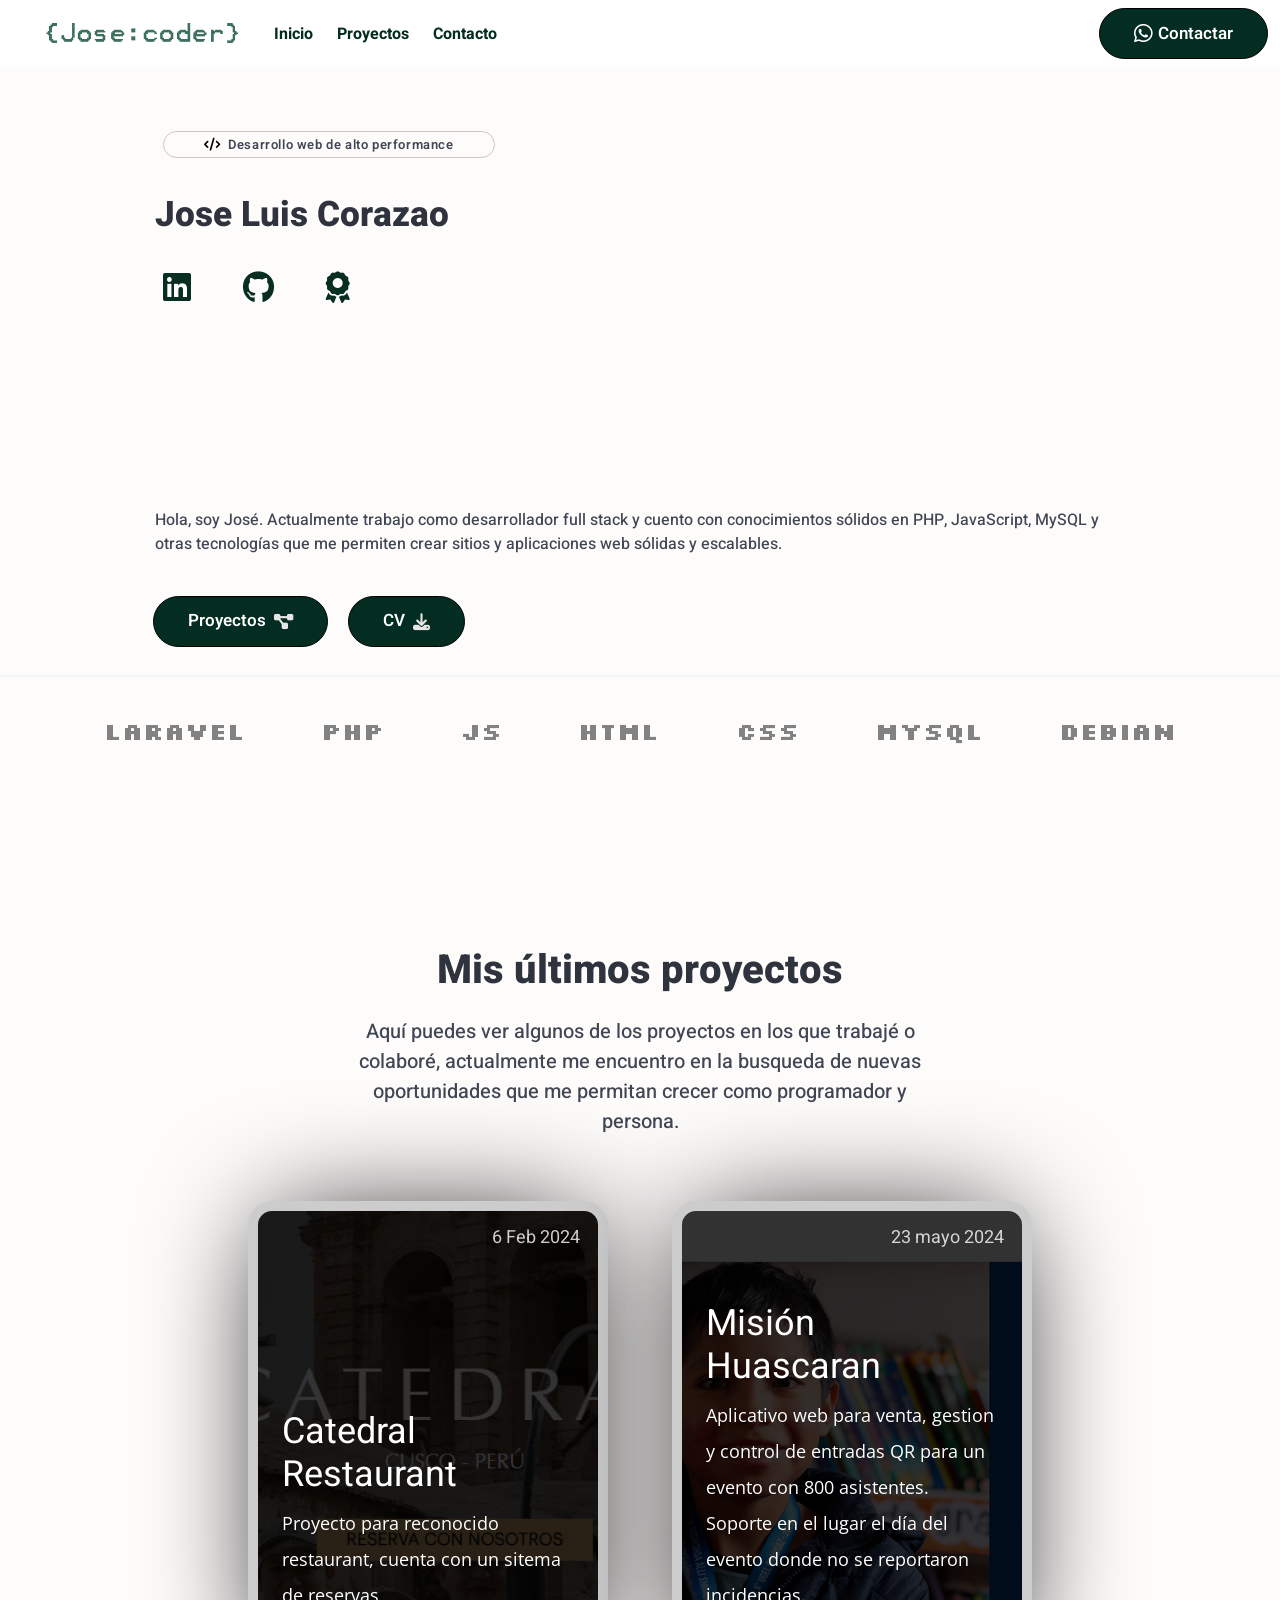
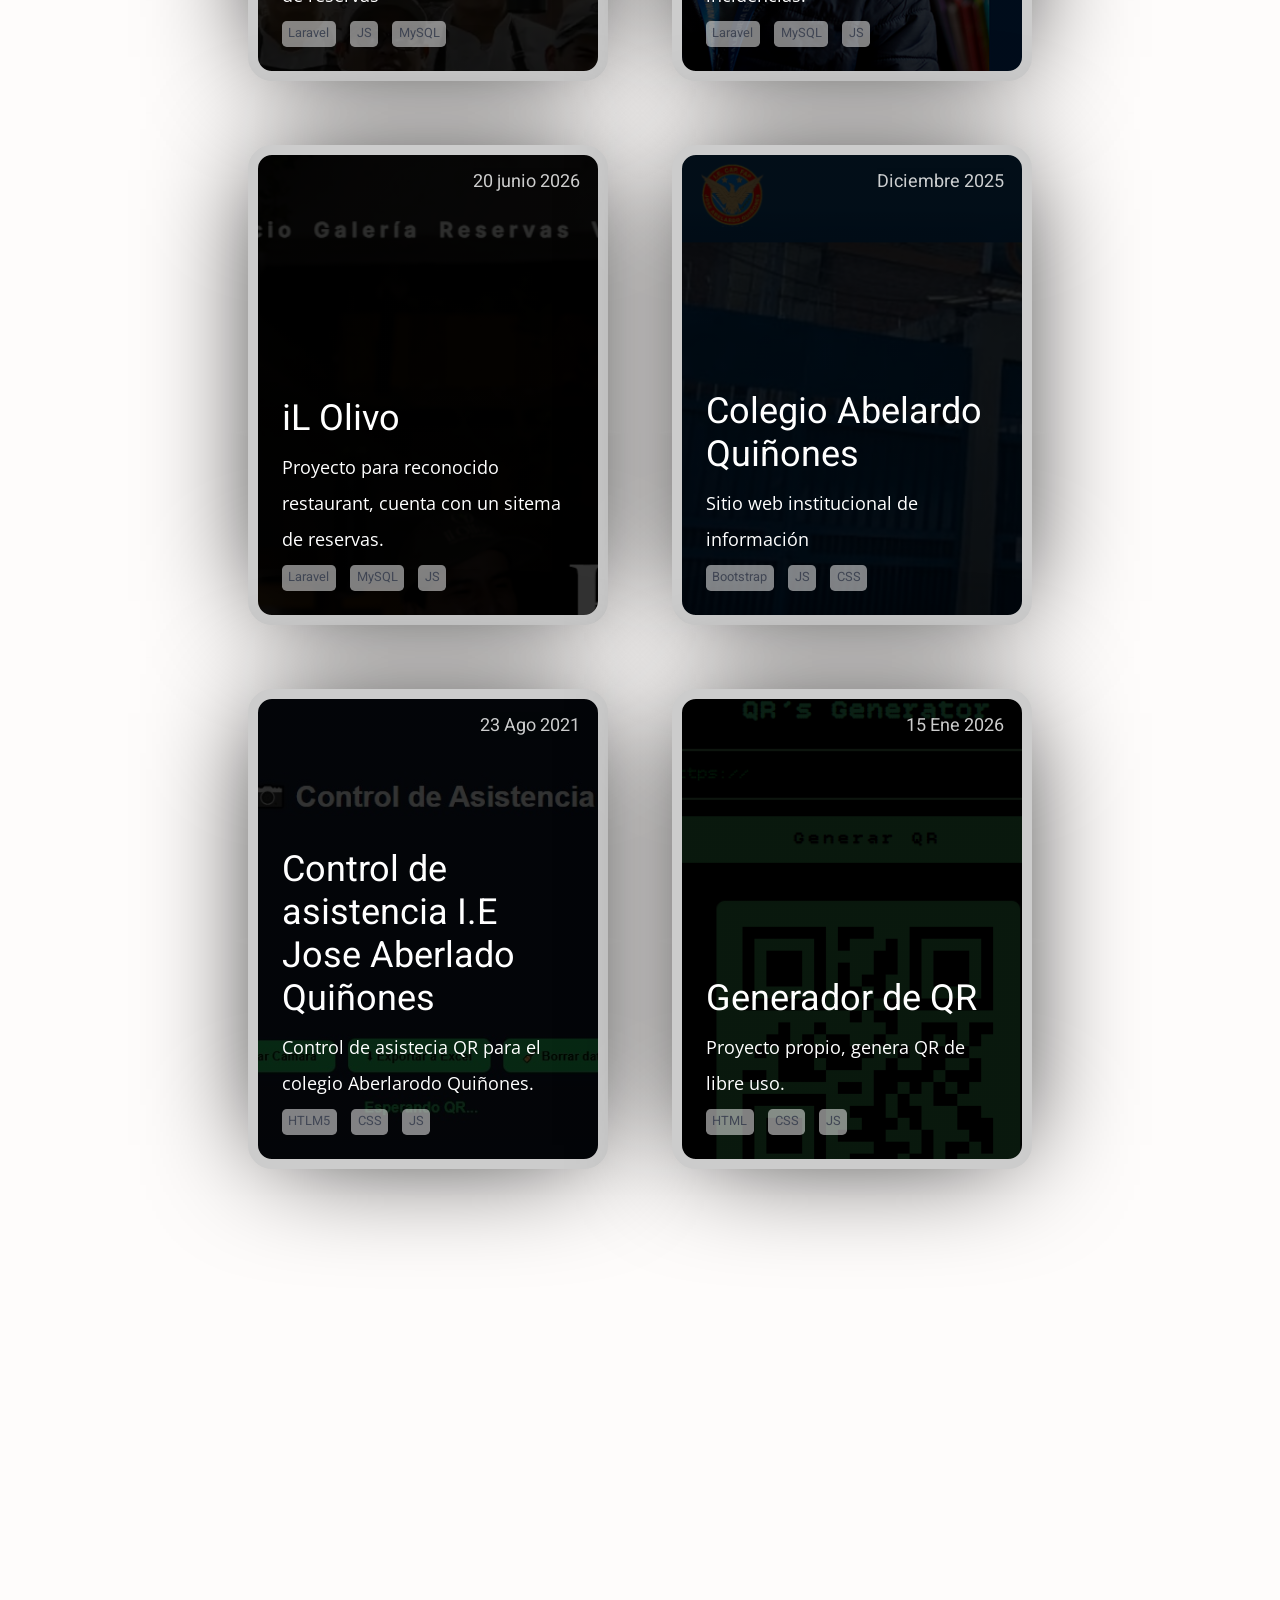
==== commit 7a1fe5da: "fin 2026" ====
--- a/index.html
+++ b/index.html
@@ -65,7 +65,7 @@
               <h1 class="title is-1 p-4 mt-5" id="name">Jose Luis Corazao</h1>
               <span class="primary-icons is-large p-4  mt-4 is-light"> <a href="https://www.linkedin.com/in/jose-pe/" target="_blank"> <i class="icons fa-brands fa-linkedin fa-2xl m-2"></i></a></span> 
               <span class="primary-icons is-large p-4  mt-4 is-light"> <a href="https://github.com/Jose-pe" target="_blank"><i class=" icons fa-brands fa-github fa-2xl m-2" ></i></a></span> 
-              <span class="primary-icons is-large p-4  mt-4 is-light"><a href=""> <i class="icons fa-solid fa-award fa-2xl m-2"></i> </a></span> 
+              <span class="primary-icons is-large p-4  mt-4 is-light"><a href="certificados.html" target="_blank"> <i class="icons fa-solid fa-award fa-2xl m-2"></i> </a></span> 
               
               
 
@@ -213,7 +213,7 @@
   </div>
   <div class="card-grid-space">
     
-    <a class="card" target="_blank" href="https://codetheweb.blog/2017/10/09/basic-types-of-html-tags/" style="--bg-img: url('/img/mision.png')">
+    <a class="card" target="_blank" href="https://drive.google.com/file/d/1uEIpdUZpBNbJarlgAAXUWrjy9Q8NCSK4/view?usp=sharing" style="--bg-img: url('/img/mision.png')">
       <div>
         <h1>Misión Huascaran</h1>
         <p>Aplicativo web para venta, gestion y control de entradas QR para un evento con 800 asistentes. Soporte en el lugar el día del evento donde no se reportaron incidencias.</p>
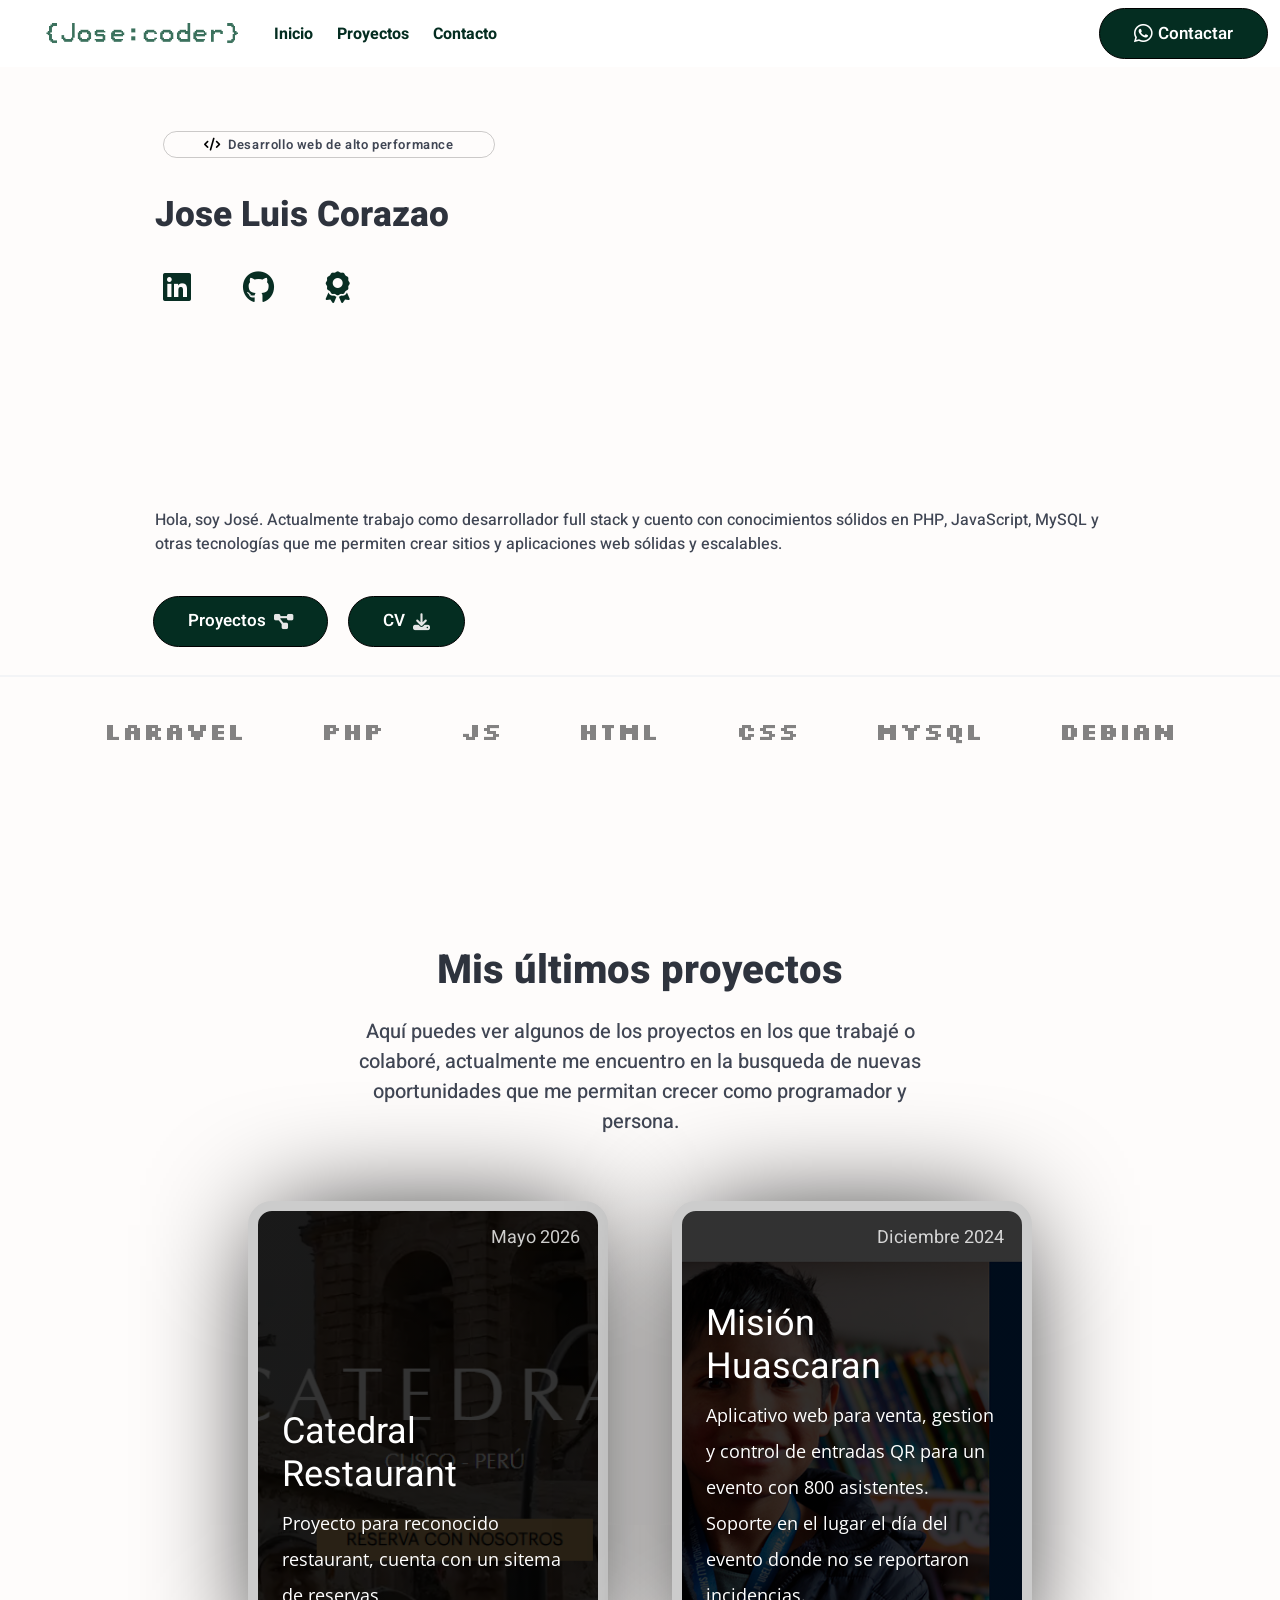
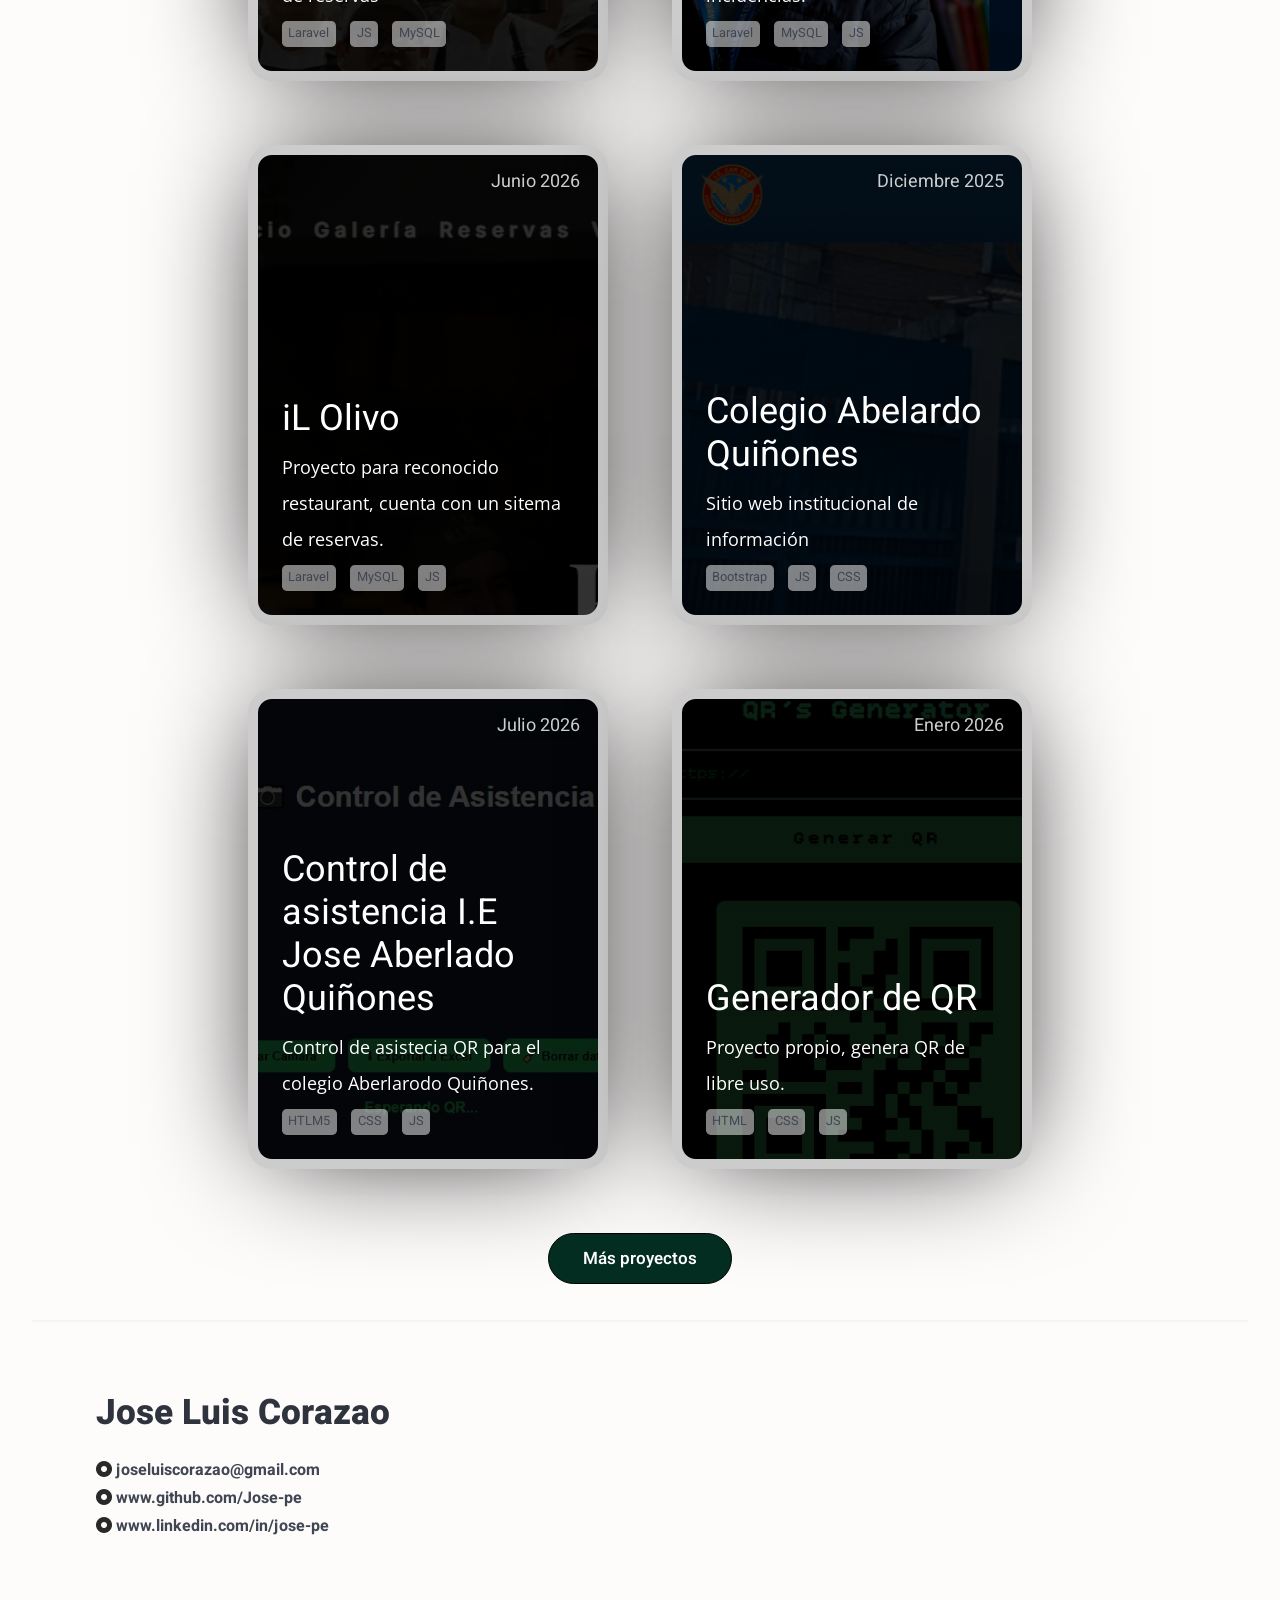
==== commit ee16e3eb: "links" ====
--- a/index.html
+++ b/index.html
@@ -204,7 +204,7 @@
       <div>
         <h1>Catedral Restaurant</h1>
         <p>Proyecto para reconocido restaurant, cuenta con un sitema de reservas</p>
-        <div class="date">6 Feb 2024</div>
+        <div class="date">Mayo 2026</div>
         <div class="tags mt-2">
           <div class="tag">Laravel</div>  <div class="tag">JS</div> <div class="tag">MySQL</div>
         </div>
@@ -217,7 +217,7 @@
       <div>
         <h1>Misión Huascaran</h1>
         <p>Aplicativo web para venta, gestion y control de entradas QR para un evento con 800 asistentes. Soporte en el lugar el día del evento donde no se reportaron incidencias.</p>
-        <div class="date">23 mayo 2024 </div>
+        <div class="date">Diciembre 2024 </div>
         <div class="tags mt-2">
           <div class="tag">Laravel</div> <div class="tag">MySQL</div> <div class="tag">JS</div>
         </div>
@@ -230,7 +230,7 @@
       <div>
         <h1>iL Olivo</h1>
         <p>Proyecto para reconocido restaurant, cuenta con un sitema de reservas. </p>
-        <div class="date">20 junio 2026</div>
+        <div class="date">Junio 2026</div>
         <div class="tags mt-2">
           <div class="tag">Laravel</div>  <div class="tag">MySQL</div> <div class="tag">JS</div>
         </div>
@@ -258,7 +258,7 @@
       <div>
         <h1>Control de asistencia I.E Jose Aberlado Quiñones </h1>
         <p>Control de asistecia QR para el colegio Aberlarodo Quiñones.</p>
-        <div class="date">23 Ago 2021 </div>
+        <div class="date">Julio 2026 </div>
         <div class="tags mt-2">
           <div class="tag">HTLM5</div> <div class="tag">CSS</div> <div class="tag">JS</div>
         </div>
@@ -271,7 +271,7 @@
       <div>
         <h1>Generador de QR</h1>
         <p>Proyecto propio, genera QR de libre uso.</p>
-        <div class="date">15 Ene 2026</div>
+        <div class="date">Enero 2026</div>
         <div class="tags mt-2">
           <div class="tag">HTML</div>  <div class="tag">CSS</div> <div class="tag">JS</div>
         </div>
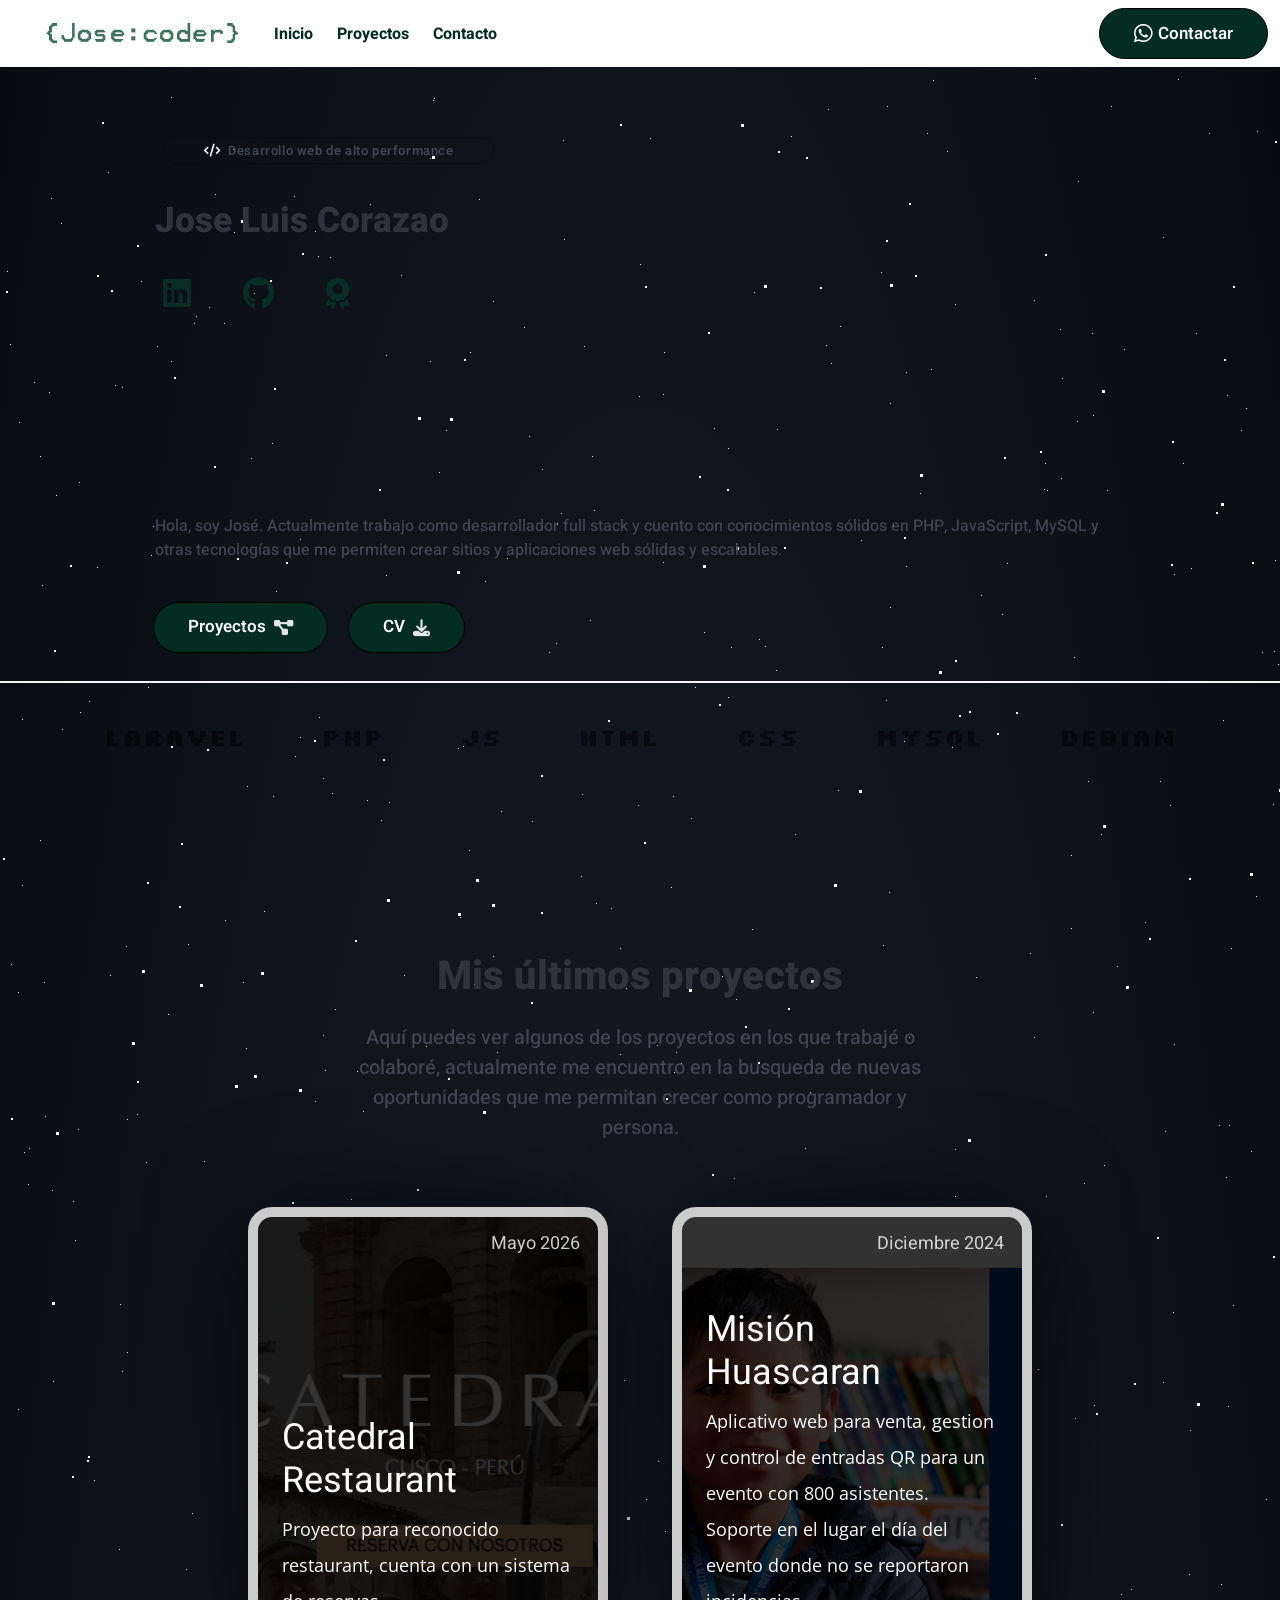
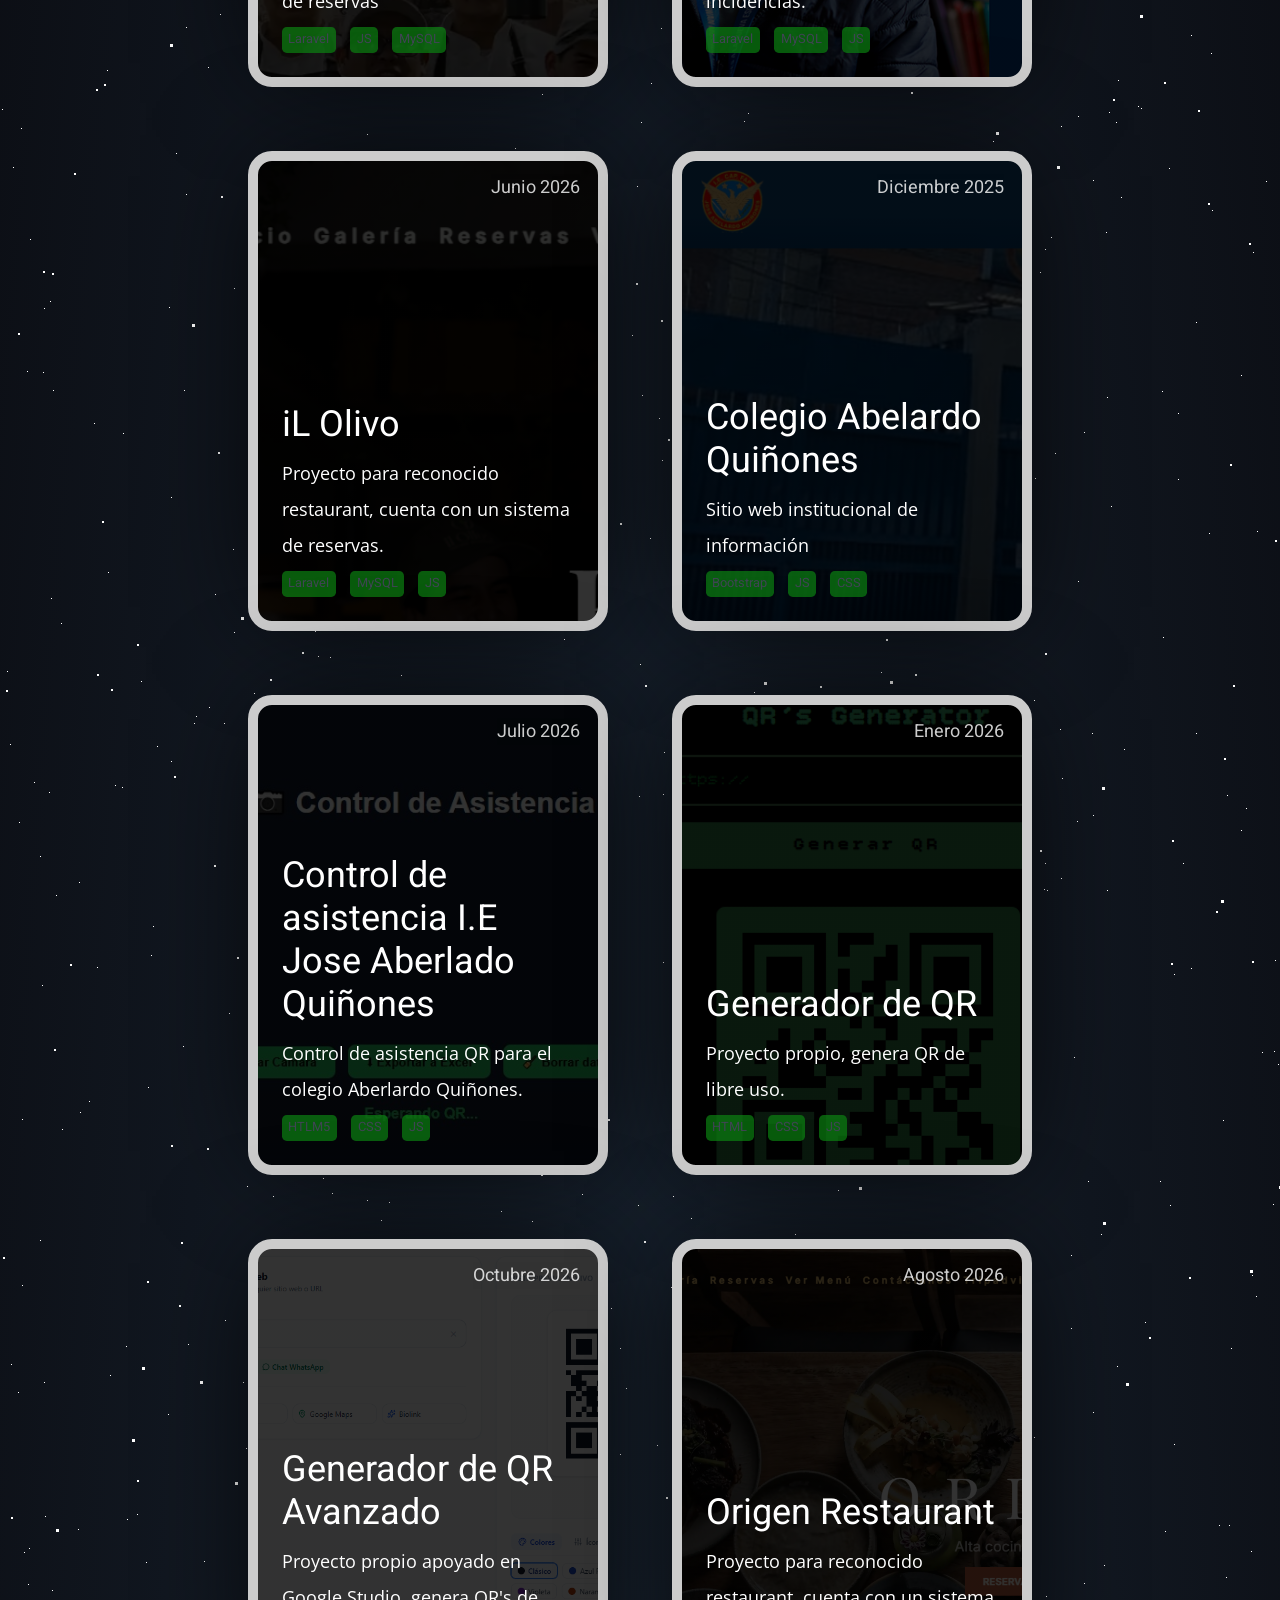
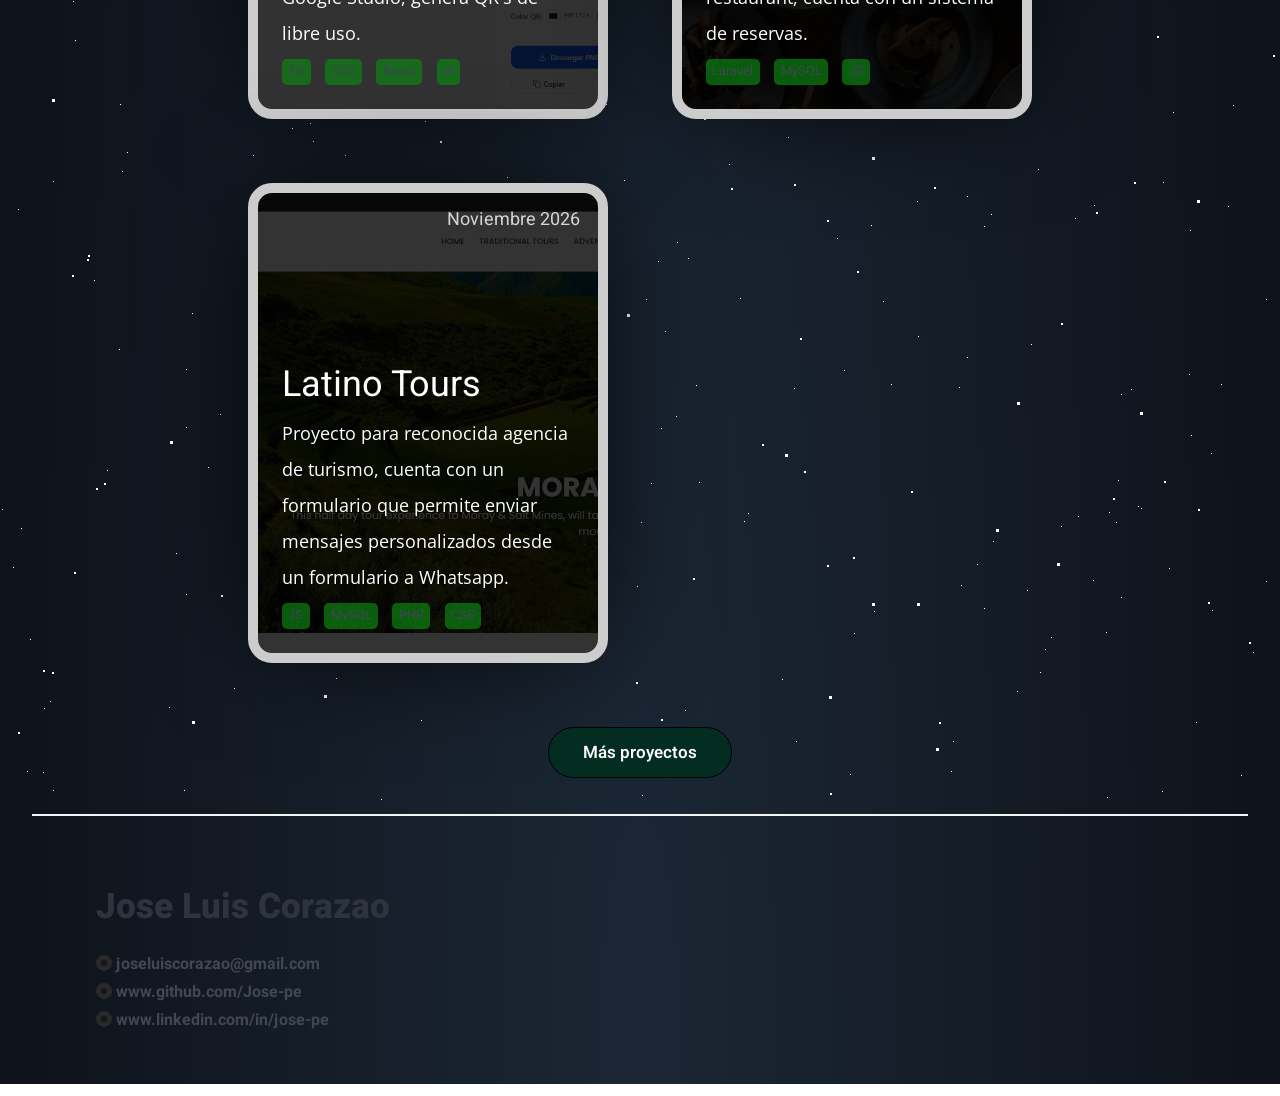
==== commit 134ed9ef: "ultimate upgrade" ====
--- a/index.html
+++ b/index.html
@@ -11,7 +11,10 @@
     <link rel="icon" href="favicon.ico">
     <title>Jose Luis Web Dev</title>
 </head>
-<body>
+<body  class="container-general">
+   <div id="stars"></div>
+  <div id="stars2"></div>
+  <div id="stars3"></div>
     <nav class="navbar  is-fixed-top" role="navigation" aria-label="main navigation">
         <div class="navbar-brand">
           <a class="navbar-item" href="/">
@@ -61,7 +64,7 @@
         <div class="column is-6 p-6 is-align-content-center" id="principal-header">
           <div data-aos="fade-up" class="columns is-justify-content-center">
             <div  class="column is-10" id="container-box">
-              <span class="boxy m-5"><i class="fa-solid fa-code pr-2" style="color: #000000;"></i>Desarrollo web de alto performance </span>
+              <span class="boxy m-5"><i class="fa-solid fa-code pr-2" style="color: #f7f6f6;"></i>Desarrollo web de alto performance </span>
               <h1 class="title is-1 p-4 mt-5" id="name">Jose Luis Corazao</h1>
               <span class="primary-icons is-large p-4  mt-4 is-light"> <a href="https://www.linkedin.com/in/jose-pe/" target="_blank"> <i class="icons fa-brands fa-linkedin fa-2xl m-2"></i></a></span> 
               <span class="primary-icons is-large p-4  mt-4 is-light"> <a href="https://github.com/Jose-pe" target="_blank"><i class=" icons fa-brands fa-github fa-2xl m-2" ></i></a></span> 
@@ -203,7 +206,7 @@
     <a class="card" target="_blank" href="https://catedralrestaurant.com/" style="--bg-img: url(/img/tiskon.png)">
       <div>
         <h1>Catedral Restaurant</h1>
-        <p>Proyecto para reconocido restaurant, cuenta con un sitema de reservas</p>
+        <p>Proyecto para reconocido restaurant, cuenta con un sistema de reservas</p>
         <div class="date">Mayo 2026</div>
         <div class="tags mt-2">
           <div class="tag">Laravel</div>  <div class="tag">JS</div> <div class="tag">MySQL</div>
@@ -229,7 +232,7 @@
     <a class="card" target="_blank"  href="https://ilolivorestaurant.com/" target="_blank"  style="--bg-img: url('/img/olivo.png')">
       <div>
         <h1>iL Olivo</h1>
-        <p>Proyecto para reconocido restaurant, cuenta con un sitema de reservas. </p>
+        <p>Proyecto para reconocido restaurant, cuenta con un sistema de reservas. </p>
         <div class="date">Junio 2026</div>
         <div class="tags mt-2">
           <div class="tag">Laravel</div>  <div class="tag">MySQL</div> <div class="tag">JS</div>
@@ -257,7 +260,7 @@
     <a class="card" target="_blank"  href="https://jaqcolegioasistencia.netlify.app/" style="--bg-img: url('/img/ersoft.jpg')">
       <div>
         <h1>Control de asistencia I.E Jose Aberlado Quiñones </h1>
-        <p>Control de asistecia QR para el colegio Aberlarodo Quiñones.</p>
+        <p>Control de asistencia QR para el colegio Aberlardo Quiñones.</p>
         <div class="date">Julio 2026 </div>
         <div class="tags mt-2">
           <div class="tag">HTLM5</div> <div class="tag">CSS</div> <div class="tag">JS</div>
@@ -274,6 +277,51 @@
         <div class="date">Enero 2026</div>
         <div class="tags mt-2">
           <div class="tag">HTML</div>  <div class="tag">CSS</div> <div class="tag">JS</div>
+        </div>
+      </div>
+    </a>
+  </div>
+
+   <div class="card-grid-space">
+    
+    <a class="card" target="_blank" href="https://qrgentotal.netlify.app/" style="--bg-img: url('/img/qr-av.png')" class="js-modal-trigger" data-target="modal-js-example">
+      <div>
+        <h1>Generador de QR Avanzado</h1>
+        <p>Proyecto propio apoyado en Google Studio, genera QR's de libre uso.</p>
+       
+         <div class="date">Octubre 2026</div>
+        <div class="tags mt-2">
+          <div class="tag">TS</div>  <div class="tag">CSS</div> <div class="tag">React</div> <div class="tag">IA</div>
+        </div>
+      </div>
+    </a>
+  </div>
+
+   <div class="card-grid-space">
+    
+    <a class="card" target="_blank" href="https://www.origenrestaurantypisco.com/" style="--bg-img: url('/img/origen.png')" class="js-modal-trigger" data-target="modal-js-example">
+      <div>
+        <h1>Origen Restaurant </h1>
+        
+        <p>Proyecto para reconocido restaurant, cuenta con un sistema de reservas. </p>
+         <div class="date">Agosto 2026</div>
+        <div class="tags mt-2">
+          <div class="tag">Laravel</div>  <div class="tag">MySQL</div> <div class="tag">JS</div>
+        </div>
+      </div>
+    </a>
+  </div>
+
+   <div class="card-grid-space">
+    
+    <a class="card" target="_blank" href="https://latinotourscusco.com/" style="--bg-img: url('/img/latinotours.png')" class="js-modal-trigger" data-target="modal-js-example">
+      <div>
+        <h1>Latino Tours </h1>
+        
+        <p>Proyecto para reconocida agencia de turismo, cuenta con un formulario que permite enviar mensajes personalizados desde un formulario a Whatsapp. </p>
+         <div class="date">Noviembre 2026</div>
+        <div class="tags mt-2">
+          <div class="tag">JS</div>  <div class="tag">MySQL</div> <div class="tag">PHP</div> <div class="tag">CSS</div>
         </div>
       </div>
     </a>
@@ -283,7 +331,7 @@
  <div data-aos="fade-down" data-aos-delay="500" class="columns is-justify-content-center">
   <div  class="column is-12 text-center">
   
-                <a class="button head-button is-responsive">
+                <a class="button head-button is-responsive" href="proyectos.html">
                   <strong class="text is-6">Más proyectos</strong>
                 </a>
               
--- a/css/main.css
+++ b/css/main.css
@@ -1,5 +1,2107 @@
 @import url('https://fonts.googleapis.com/css2?family=Silkscreen&display=swap');
 @import url('https://fonts.googleapis.com/css2?family=Golos+Text:wght@400..900&display=swap');
+
+.container-general {
+  height: 100%;
+  width: 100%;
+  background: radial-gradient(ellipse at bottom, #1b2735 0%, #090a0f 100%);
+  overflow: hidden;
+}
+
+#stars {
+  width: 1px;
+  height: 1px;
+  background: transparent;
+  box-shadow:
+    501px 811px #fff,
+    1450px 1324px #fff,
+    1093px 1780px #fff,
+    1469px 678px #fff,
+    904px 741px #fff,
+    1160px 781px #fff,
+    1841px 1962px #fff,
+    1630px 1667px #fff,
+    1788px 676px #fff,
+    367px 1734px #fff,
+    1343px 156px #fff,
+    1283px 1142px #fff,
+    1062px 378px #fff,
+    1395px 467px #fff,
+    1017px 1891px #fff,
+    137px 1114px #fff,
+    1767px 1403px #fff,
+    1543px 11px #fff,
+    1078px 181px #fff,
+    1189px 1574px #fff,
+    1697px 1551px #fff,
+    439px 472px #fff,
+    1491px 677px #fff,
+    1364px 599px #fff,
+    34px 382px #fff,
+    1221px 1584px #fff,
+    1266px 1499px #fff,
+    169px 1907px #fff,
+    1219px 1125px #fff,
+    659px 18px #fff,
+    1731px 1959px #fff,
+    332px 1216px #fff,
+    1913px 788px #fff,
+    80px 712px #fff,
+    326px 1605px #fff,
+    574px 1502px #fff,
+    473px 1653px #fff,
+    404px 975px #fff,
+    322px 1797px #fff,
+    425px 1321px #fff,
+    1121px 1797px #fff,
+    731px 647px #fff,
+    891px 1584px #fff,
+    1523px 109px #fff,
+    1379px 244px #fff,
+    865px 1064px #fff,
+    493px 956px #fff,
+    624px 1380px #fff,
+    440px 619px #fff,
+    1630px 767px #fff,
+    955px 1196px #fff,
+    62px 729px #fff,
+    126px 946px #fff,
+    1256px 896px #fff,
+    1444px 256px #fff,
+    661px 1628px #fff,
+    1078px 1716px #fff,
+    300px 737px #fff,
+    1734px 413px #fff,
+    1296px 129px #fff,
+    1771px 1678px #fff,
+    977px 1764px #fff,
+    1879px 549px #fff,
+    665px 1531px #fff,
+    89px 701px #fff,
+    1084px 1183px #fff,
+    1597px 1576px #fff,
+    1354px 1774px #fff,
+    554px 1471px #fff,
+    1469px 287px #fff,
+    887px 106px #fff,
+    1962px 766px #fff,
+    638px 805px #fff,
+    1651px 741px #fff,
+    1517px 1826px #fff,
+    24px 1152px #fff,
+    507px 558px #fff,
+    1262px 652px #fff,
+    246px 1048px #fff,
+    1077px 421px #fff,
+    1866px 1847px #fff,
+    1986px 1561px #fff,
+    704px 632px #fff,
+    1991px 1875px #fff,
+    1227px 395px #fff,
+    45px 1116px #fff,
+    247px 786px #fff,
+    890px 607px #fff,
+    787px 1235px #fff,
+    557px 524px #fff,
+    1582px 1285px #fff,
+    1725px 1366px #fff,
+    952px 747px #fff,
+    251px 458px #fff,
+    1500px 1250px #fff,
+    1999px 1734px #fff,
+    1336px 1955px #fff,
+    1705px 1464px #fff,
+    728px 697px #fff,
+    594px 510px #fff,
+    1345px 1990px #fff,
+    1919px 1803px #fff,
+    1117px 966px #fff,
+    1629px 97px #fff,
+    1046px 1196px #fff,
+    810px 1092px #fff,
+    722px 976px #fff,
+    406px 18px #fff,
+    1665px 1860px #fff,
+    1758px 1628px #fff,
+    1183px 463px #fff,
+    564px 239px #fff,
+    13px 1767px #fff,
+    1482px 1472px #fff,
+    1700px 347px #fff,
+    1362px 244px #fff,
+    1141px 1708px #fff,
+    22px 885px #fff,
+    374px 1309px #fff,
+    1034px 1037px #fff,
+    1725px 1086px #fff,
+    1343px 1921px #fff,
+    596px 903px #fff,
+    1061px 478px #fff,
+    18px 1409px #fff,
+    729px 1364px #fff,
+    264px 911px #fff,
+    677px 1442px #fff,
+    123px 33px #fff,
+    1303px 646px #fff,
+    1945px 792px #fff,
+    1305px 938px #fff,
+    918px 1536px #fff,
+    620px 948px #fff,
+    183px 646px #fff,
+    695px 687px #fff,
+    881px 272px #fff,
+    1521px 1212px #fff,
+    1423px 1022px #fff,
+    1545px 1271px #fff,
+    1393px 348px #fff,
+    685px 1910px #fff,
+    1446px 856px #fff,
+    73px 1201px #fff,
+    736px 999px #fff,
+    673px 796px #fff,
+    469px 850px #fff,
+    1912px 142px #fff,
+    1278px 664px #fff,
+    184px 1990px #fff,
+    1173px 1312px #fff,
+    782px 1879px #fff,
+    323px 1035px #fff,
+    611px 908px #fff,
+    565px 1449px #fff,
+    748px 1713px #fff,
+    1047px 490px #fff,
+    1040px 1872px #fff,
+    1818px 1659px #fff,
+    1806px 1327px #fff,
+    386px 575px #fff,
+    1550px 463px #fff,
+    148px 687px #fff,
+    651px 1683px #fff,
+    1588px 1194px #fff,
+    1831px 2px #fff,
+    581px 876px #fff,
+    1396px 1743px #fff,
+    1212px 1810px #fff,
+    421px 1920px #fff,
+    658px 1461px #fff,
+    1859px 1809px #fff,
+    1456px 388px #fff,
+    186px 1627px #fff,
+    1528px 1145px #fff,
+    171px 97px #fff,
+    674px 1072px #fff,
+    676px 1052px #fff,
+    1165px 1131px #fff,
+    1088px 781px #fff,
+    1231px 948px #fff,
+    330px 257px #fff,
+    426px 1046px #fff,
+    549px 652px #fff,
+    1338px 74px #fff,
+    1749px 364px #fff,
+    931px 369px #fff,
+    383px 1428px #fff,
+    1558px 389px #fff,
+    927px 133px #fff,
+    234px 1888px #fff,
+    1785px 1617px #fff,
+    556px 643px #fff,
+    401px 275px #fff,
+    406px 1644px #fff,
+    1253px 1852px #fff,
+    1599px 883px #fff,
+    744px 1721px #fff,
+    524px 1297px #fff,
+    1226px 1177px #fff,
+    1679px 55px #fff,
+    874px 1811px #fff,
+    838px 790px #fff,
+    1241px 430px #fff,
+    1676px 652px #fff,
+    1191px 568px #fff,
+    53px 1990px #fff,
+    1163px 237px #fff,
+    61px 223px #fff,
+    592px 456px #fff,
+    1844px 271px #fff,
+    1324px 1488px #fff,
+    1373px 717px #fff,
+    1822px 709px #fff,
+    1464px 941px #fff,
+    1445px 1118px #fff,
+    991px 1414px #fff,
+    1964px 1076px #fff,
+    108px 172px #fff,
+    641px 1722px #fff,
+    1539px 427px #fff,
+    1697px 45px #fff,
+    1301px 1353px #fff,
+    1060px 329px #fff,
+    967px 1396px #fff,
+    493px 301px #fff,
+    1228px 1406px #fff,
+    1211px 1653px #fff,
+    444px 1822px #fff,
+    1746px 353px #fff,
+    1449px 381px #fff,
+    671px 887px #fff,
+    650px 138px #fff,
+    30px 1839px #fff,
+    1094px 1405px #fff,
+    273px 796px #fff,
+    1618px 1964px #fff,
+    1045px 1849px #fff,
+    1472px 1155px #fff,
+    1529px 1312px #fff,
+    728px 448px #fff,
+    44px 1908px #fff,
+    691px 818px #fff,
+    254px 293px #fff,
+    1981px 1133px #fff,
+    1307px 375px #fff,
+    196px 316px #fff,
+    1241px 1975px #fff,
+    1138px 1706px #fff,
+    1769px 463px #fff,
+    1768px 1428px #fff,
+    1730px 590px #fff,
+    1780px 523px #fff,
+    1862px 1526px #fff,
+    1613px 909px #fff,
+    1266px 1781px #fff,
+    470px 352px #fff,
+    699px 1682px #fff,
+    1002px 614px #fff,
+    1209px 133px #fff,
+    1842px 518px #fff,
+    1422px 1836px #fff,
+    1720px 1901px #fff,
+    470px 1788px #fff,
+    1355px 1387px #fff,
+    146px 1162px #fff,
+    933px 80px #fff,
+    681px 1063px #fff,
+    313px 1341px #fff,
+    740px 1498px #fff,
+    168px 1014px #fff,
+    345px 1355px #fff,
+    1498px 1562px #fff,
+    1626px 1358px #fff,
+    890px 403px #fff,
+    663px 562px #fff,
+    1481px 168px #fff,
+    22px 719px #fff,
+    774px 1041px #fff,
+    1899px 829px #fff,
+    430px 158px #fff,
+    430px 361px #fff,
+    1592px 1334px #fff,
+    224px 323px #fff,
+    1639px 1131px #fff,
+    7px 271px #fff,
+    1646px 1514px #fff,
+    1605px 1444px #fff,
+    1820px 1665px #fff,
+    1549px 1641px #fff,
+    1609px 1377px #fff,
+    486px 1098px #fff,
+    229px 613px #fff,
+    542px 1694px #fff,
+    318px 256px #fff,
+    1861px 918px #fff,
+    889px 892px #fff,
+    442px 1524px #fff,
+    19px 422px #fff,
+    1935px 1908px #fff,
+    828px 109px #fff,
+    862px 1248px #fff,
+    1275px 560px #fff,
+    906px 63px #fff,
+    337px 1605px #fff,
+    1691px 918px #fff,
+    1414px 679px #fff,
+    1726px 749px #fff,
+    1540px 1149px #fff,
+    1337px 1466px #fff,
+    446px 430px #fff,
+    676px 1616px #fff,
+    840px 326px #fff,
+    976px 977px #fff,
+    1840px 642px #fff,
+    1273px 804px #fff,
+    1071px 928px #fff,
+    1292px 1675px #fff,
+    29px 1148px #fff,
+    1585px 135px #fff,
+    1007px 563px #fff,
+    1035px 78px #fff,
+    1174px 574px #fff,
+    120px 1304px #fff,
+    845px 1292px #fff,
+    861px 540px #fff,
+    234px 232px #fff,
+    1940px 1367px #fff,
+    759px 639px #fff,
+    1775px 1381px #fff,
+    906px 372px #fff,
+    1104px 1165px #fff,
+    1524px 911px #fff,
+    1882px 330px #fff,
+    1389px 700px #fff,
+    300px 1629px #fff,
+    220px 1614px #fff,
+    563px 140px #fff,
+    1611px 1586px #fff,
+    793px 1316px #fff,
+    325px 1070px #fff,
+    1722px 1462px #fff,
+    1406px 1120px #fff,
+    1169px 1768px #fff,
+    1956px 1053px #fff,
+    959px 1587px #fff,
+    585px 1566px #fff,
+    370px 204px #fff,
+    1606px 1416px #fff,
+    443px 1606px #fff,
+    1499px 1102px #fff,
+    1943px 105px #fff,
+    1121px 1594px #fff,
+    1512px 32px #fff,
+    871px 1425px #fff,
+    433px 100px #fff,
+    294px 1471px #fff,
+    1688px 1755px #fff,
+    1666px 591px #fff,
+    1034px 300px #fff,
+    734px 1178px #fff,
+    1342px 313px #fff,
+    1616px 1590px #fff,
+    1763px 1472px #fff,
+    632px 1935px #fff,
+    1708px 872px #fff,
+    1871px 915px #fff,
+    1829px 1020px #fff,
+    1599px 578px #fff,
+    42px 585px #fff,
+    1163px 1382px #fff,
+    1744px 1272px #fff,
+    984px 1426px #fff,
+    1786px 1584px #fff,
+    1813px 379px #fff,
+    1867px 1127px #fff,
+    97px 567px #fff,
+    626px 988px #fff,
+    1178px 79px #fff,
+    1703px 211px #fff,
+    961px 1785px #fff,
+    110px 975px #fff,
+    953px 1941px #fff,
+    1027px 1790px #fff,
+    1665px 107px #fff,
+    11px 964px #fff,
+    1718px 1147px #fff,
+    21px 1728px #fff,
+    1358px 1922px #fff,
+    872px 65px #fff,
+    1191px 1635px #fff,
+    762px 681px #fff,
+    1519px 1033px #fff,
+    906px 566px #fff,
+    1074px 657px #fff,
+    1093px 415px #fff,
+    51px 198px #fff,
+    1075px 1418px #fff,
+    1547px 1070px #fff,
+    225px 920px #fff,
+    850px 1974px #fff,
+    981px 595px #fff,
+    1425px 131px #fff,
+    460px 917px #fff,
+    56px 495px #fff,
+    714px 428px #fff,
+    920px 493px #fff,
+    470px 1521px #fff,
+    532px 821px #fff,
+    1905px 71px #fff,
+    883px 1501px #fff,
+    294px 196px #fff,
+    381px 1999px #fff,
+    332px 793px #fff,
+    1246px 408px #fff,
+    233px 149px #fff,
+    315px 231px #fff,
+    1594px 1302px #fff,
+    696px 1585px #fff,
+    791px 136px #fff,
+    479px 199px #fff,
+    1627px 1413px #fff,
+    1824px 924px #fff,
+    1631px 342px #fff,
+    1251px 1151px #fff,
+    284px 1781px #fff,
+    497px 1052px #fff,
+    204px 1161px #fff,
+    646px 1499px #fff,
+    1762px 558px #fff,
+    854px 1833px #fff,
+    883px 945px #fff,
+    44px 982px #fff,
+    1101px 834px #fff,
+    515px 1748px #fff,
+    1578px 1435px #fff,
+    819px 1258px #fff,
+    776px 670px #fff,
+    115px 385px #fff,
+    1478px 434px #fff,
+    885px 20px #fff,
+    192px 1513px #fff,
+    78px 1129px #fff,
+    1774px 1105px #fff,
+    955px 1149px #fff,
+    1817px 1929px #fff,
+    1106px 1832px #fff,
+    1107px 1997px #fff,
+    94px 23px #fff,
+    243px 982px #fff,
+    43px 1972px #fff,
+    1798px 673px #fff,
+    1131px 1589px #fff,
+    841px 14px #fff,
+    826px 345px #fff,
+    687px 56px #fff,
+    1084px 32px #fff,
+    1887px 1878px #fff,
+    153px 526px #fff,
+    1828px 253px #fff,
+    1947px 1105px #fff,
+    886px 700px #fff,
+    1307px 1723px #fff,
+    1274px 651px #fff,
+    1530px 837px #fff,
+    1699px 1637px #fff,
+    1703px 1331px #fff,
+    1929px 1557px #fff,
+    1763px 737px #fff,
+    1118px 1680px #fff,
+    1545px 692px #fff,
+    1462px 1092px #fff,
+    208px 1667px #fff,
+    1393px 859px #fff,
+    186px 1794px #fff,
+    351px 1199px #fff,
+    642px 1995px #fff,
+    1061px 1726px #fff,
+    1708px 115px #fff,
+    1233px 1305px #fff,
+    637px 1786px #fff,
+    1730px 603px #fff,
+    75px 1240px #fff,
+    1704px 1326px #fff,
+    584px 346px #fff,
+    438px 1554px #fff,
+    561px 513px #fff,
+    1382px 225px #fff,
+    467px 1674px #fff,
+    1403px 815px #fff,
+    1546px 1835px #fff,
+    127px 1119px #fff,
+    276px 591px #fff,
+    688px 1458px #fff,
+    765px 646px #fff,
+    474px 984px #fff,
+    171px 361px #fff,
+    94px 1480px #fff,
+    1962px 1666px #fff,
+    909px 1037px #fff,
+    1725px 222px #fff,
+    253px 1355px #fff,
+    1892px 1901px #fff,
+    275px 1847px #fff,
+    28px 1184px #fff,
+    1725px 1382px #fff,
+    882px 647px #fff,
+    1935px 1046px #fff,
+    10px 344px #fff,
+    292px 1328px #fff,
+    127px 1352px #fff,
+    752px 929px #fff,
+    1589px 384px #fff,
+    284px 1829px #fff,
+    381px 820px #fff,
+    1229px 1125px #fff,
+    777px 429px #fff,
+    1811px 1499px #fff,
+    1573px 287px #fff,
+    295px 756px #fff,
+    389px 616px #fff,
+    781px 41px #fff,
+    1092px 333px #fff,
+    794px 1588px #fff,
+    386px 1847px #fff,
+    1802px 710px #fff,
+    662px 60px #fff,
+    640px 264px #fff,
+    463px 746px #fff,
+    1859px 799px #fff,
+    763px 37px #fff,
+    639px 396px #fff,
+    357px 1071px #fff,
+    1190px 1430px #fff,
+    1814px 257px #fff,
+    1382px 235px #fff,
+    606px 1304px #fff,
+    1939px 1470px #fff,
+    1124px 349px #fff,
+    307px 1567px #fff,
+    310px 1323px #fff,
+    1145px 922px #fff,
+    1196px 1922px #fff,
+    1647px 544px #fff,
+    788px 1337px #fff,
+    257px 632px #fff,
+    1413px 414px #fff,
+    590px 620px #fff,
+    582px 794px #fff,
+    1702px 1481px #fff,
+    1055px 53px #fff,
+    157px 346px #fff,
+    50px 1901px #fff,
+    1038px 1369px #fff,
+    796px 1941px #fff,
+    215px 194px #fff,
+    1567px 1538px #fff,
+    367px 800px #fff,
+    1044px 489px #fff,
+    1109px 1712px #fff,
+    524px 327px #fff,
+    525px 1252px #fff,
+    1475px 1240px #fff,
+    529px 436px #fff,
+    795px 834px #fff,
+    122px 1371px #fff,
+    79px 482px #fff,
+    520px 1249px #fff,
+    336px 1878px #fff,
+    188px 944px #fff,
+    325px 1259px #fff,
+    1491px 1942px #fff,
+    620px 1054px #fff,
+    1606px 1153px #fff,
+    1448px 502px #fff,
+    53px 1381px #fff,
+    107px 1670px #fff,
+    1380px 618px #fff,
+    967px 1557px #fff,
+    1116px 1722px #fff,
+    1174px 1044px #fff,
+    1805px 717px #fff,
+    663px 394px #fff,
+    1848px 1007px #fff,
+    389px 802px #fff,
+    49px 392px #fff,
+    1650px 852px #fff,
+    1678px 1012px #fff,
+    335px 1009px #fff,
+    1818px 1631px #fff,
+    1568px 742px #fff,
+    1162px 1991px #fff,
+    52px 1190px #fff,
+    1401px 928px #fff,
+    119px 1549px #fff,
+    537px 1529px #fff,
+    2px 1709px #fff,
+    122px 387px #fff,
+    543px 2px #fff,
+    27px 1971px #fff,
+    507px 1377px #fff,
+    1362px 1080px #fff,
+    1031px 1544px #fff,
+    1631px 1174px #fff,
+    1603px 312px #fff,
+    1626px 1422px #fff,
+    1430px 615px #fff,
+    1958px 1431px #fff,
+    1946px 1412px #fff,
+    1848px 247px #fff,
+    984px 1808px #fff,
+    1396px 225px #fff,
+    319px 717px #fff,
+    1252px 875px #fff,
+    1619px 156px #fff,
+    951px 1971px #fff,
+    386px 355px #fff,
+    1406px 1151px #fff,
+    273px 1538px #fff,
+    844px 1570px #fff,
+    947px 151px #fff,
+    1363px 525px #fff,
+    209px 307px #fff,
+    1923px 1718px #fff,
+    993px 1741px #fff,
+    1513px 353px #fff,
+    1353px 61px #fff,
+    664px 352px #fff,
+    1382px 359px #fff,
+    1487px 1707px #fff,
+    657px 1045px #fff,
+    1107px 490px #fff,
+    1834px 1176px #fff,
+    837px 1438px #fff,
+    1947px 448px #fff,
+    1196px 333px #fff,
+    151px 555px #fff,
+    18px 992px #fff,
+    458px 748px #fff,
+    1801px 890px #fff,
+    1093px 1012px #fff,
+    315px 1101px #fff,
+    194px 323px #fff,
+    754px 292px #fff,
+    1737px 7px #fff,
+    40px 840px #fff,
+    1170px 805px #fff,
+    176px 1753px #fff,
+    805px 1148px #fff,
+    1578px 1271px #fff,
+    367px 1494px #fff,
+    363px 1111px #fff,
+    1955px 243px #fff,
+    1451px 1093px #fff,
+    375px 617px #fff,
+    1223px 720px #fff,
+    1178px 13px #fff,
+    1456px 865px #fff,
+    1440px 49px #fff,
+    186px 1569px #fff,
+    320px 1853px #fff,
+    300px 539px #fff,
+    1559px 509px #fff,
+    1985px 1108px #fff,
+    1588px 828px #fff,
+    525px 1432px #fff,
+    831px 363px #fff,
+    141px 281px #fff,
+    1319px 402px #fff,
+    40px 456px #fff,
+    1955px 478px #fff,
+    1758px 818px #fff,
+    1924px 688px #fff,
+    1030px 953px #fff,
+    1982px 210px #fff,
+    917px 1401px #fff,
+    1051px 1837px #fff,
+    1045px 463px #fff,
+    1744px 573px #fff,
+    529px 1530px #fff,
+    542px 469px #fff,
+    1982px 324px #fff,
+    1902px 1422px #fff,
+    1968px 782px #fff,
+    1666px 1561px #fff,
+    955px 304px #fff,
+    323px 778px #fff,
+    272px 443px #fff,
+    485px 581px #fff,
+    1353px 1058px #fff,
+    1257px 131px #fff,
+    434px 98px #fff,
+    1587px 1953px #fff,
+    1749px 68px #fff,
+    1984px 839px #fff,
+    1518px 183px #fff,
+    1071px 855px #fff,
+    1662px 1994px #fff,
+    1111px 106px #fff,
+    1954px 838px #fff;
+  animation: animStar 50s linear infinite;
+}
+#stars:after {
+  content: " ";
+  position: absolute;
+  top: 2000px;
+  width: 1px;
+  height: 1px;
+  background: transparent;
+  box-shadow:
+    501px 811px #fff,
+    1450px 1324px #fff,
+    1093px 1780px #fff,
+    1469px 678px #fff,
+    904px 741px #fff,
+    1160px 781px #fff,
+    1841px 1962px #fff,
+    1630px 1667px #fff,
+    1788px 676px #fff,
+    367px 1734px #fff,
+    1343px 156px #fff,
+    1283px 1142px #fff,
+    1062px 378px #fff,
+    1395px 467px #fff,
+    1017px 1891px #fff,
+    137px 1114px #fff,
+    1767px 1403px #fff,
+    1543px 11px #fff,
+    1078px 181px #fff,
+    1189px 1574px #fff,
+    1697px 1551px #fff,
+    439px 472px #fff,
+    1491px 677px #fff,
+    1364px 599px #fff,
+    34px 382px #fff,
+    1221px 1584px #fff,
+    1266px 1499px #fff,
+    169px 1907px #fff,
+    1219px 1125px #fff,
+    659px 18px #fff,
+    1731px 1959px #fff,
+    332px 1216px #fff,
+    1913px 788px #fff,
+    80px 712px #fff,
+    326px 1605px #fff,
+    574px 1502px #fff,
+    473px 1653px #fff,
+    404px 975px #fff,
+    322px 1797px #fff,
+    425px 1321px #fff,
+    1121px 1797px #fff,
+    731px 647px #fff,
+    891px 1584px #fff,
+    1523px 109px #fff,
+    1379px 244px #fff,
+    865px 1064px #fff,
+    493px 956px #fff,
+    624px 1380px #fff,
+    440px 619px #fff,
+    1630px 767px #fff,
+    955px 1196px #fff,
+    62px 729px #fff,
+    126px 946px #fff,
+    1256px 896px #fff,
+    1444px 256px #fff,
+    661px 1628px #fff,
+    1078px 1716px #fff,
+    300px 737px #fff,
+    1734px 413px #fff,
+    1296px 129px #fff,
+    1771px 1678px #fff,
+    977px 1764px #fff,
+    1879px 549px #fff,
+    665px 1531px #fff,
+    89px 701px #fff,
+    1084px 1183px #fff,
+    1597px 1576px #fff,
+    1354px 1774px #fff,
+    554px 1471px #fff,
+    1469px 287px #fff,
+    887px 106px #fff,
+    1962px 766px #fff,
+    638px 805px #fff,
+    1651px 741px #fff,
+    1517px 1826px #fff,
+    24px 1152px #fff,
+    507px 558px #fff,
+    1262px 652px #fff,
+    246px 1048px #fff,
+    1077px 421px #fff,
+    1866px 1847px #fff,
+    1986px 1561px #fff,
+    704px 632px #fff,
+    1991px 1875px #fff,
+    1227px 395px #fff,
+    45px 1116px #fff,
+    247px 786px #fff,
+    890px 607px #fff,
+    787px 1235px #fff,
+    557px 524px #fff,
+    1582px 1285px #fff,
+    1725px 1366px #fff,
+    952px 747px #fff,
+    251px 458px #fff,
+    1500px 1250px #fff,
+    1999px 1734px #fff,
+    1336px 1955px #fff,
+    1705px 1464px #fff,
+    728px 697px #fff,
+    594px 510px #fff,
+    1345px 1990px #fff,
+    1919px 1803px #fff,
+    1117px 966px #fff,
+    1629px 97px #fff,
+    1046px 1196px #fff,
+    810px 1092px #fff,
+    722px 976px #fff,
+    406px 18px #fff,
+    1665px 1860px #fff,
+    1758px 1628px #fff,
+    1183px 463px #fff,
+    564px 239px #fff,
+    13px 1767px #fff,
+    1482px 1472px #fff,
+    1700px 347px #fff,
+    1362px 244px #fff,
+    1141px 1708px #fff,
+    22px 885px #fff,
+    374px 1309px #fff,
+    1034px 1037px #fff,
+    1725px 1086px #fff,
+    1343px 1921px #fff,
+    596px 903px #fff,
+    1061px 478px #fff,
+    18px 1409px #fff,
+    729px 1364px #fff,
+    264px 911px #fff,
+    677px 1442px #fff,
+    123px 33px #fff,
+    1303px 646px #fff,
+    1945px 792px #fff,
+    1305px 938px #fff,
+    918px 1536px #fff,
+    620px 948px #fff,
+    183px 646px #fff,
+    695px 687px #fff,
+    881px 272px #fff,
+    1521px 1212px #fff,
+    1423px 1022px #fff,
+    1545px 1271px #fff,
+    1393px 348px #fff,
+    685px 1910px #fff,
+    1446px 856px #fff,
+    73px 1201px #fff,
+    736px 999px #fff,
+    673px 796px #fff,
+    469px 850px #fff,
+    1912px 142px #fff,
+    1278px 664px #fff,
+    184px 1990px #fff,
+    1173px 1312px #fff,
+    782px 1879px #fff,
+    323px 1035px #fff,
+    611px 908px #fff,
+    565px 1449px #fff,
+    748px 1713px #fff,
+    1047px 490px #fff,
+    1040px 1872px #fff,
+    1818px 1659px #fff,
+    1806px 1327px #fff,
+    386px 575px #fff,
+    1550px 463px #fff,
+    148px 687px #fff,
+    651px 1683px #fff,
+    1588px 1194px #fff,
+    1831px 2px #fff,
+    581px 876px #fff,
+    1396px 1743px #fff,
+    1212px 1810px #fff,
+    421px 1920px #fff,
+    658px 1461px #fff,
+    1859px 1809px #fff,
+    1456px 388px #fff,
+    186px 1627px #fff,
+    1528px 1145px #fff,
+    171px 97px #fff,
+    674px 1072px #fff,
+    676px 1052px #fff,
+    1165px 1131px #fff,
+    1088px 781px #fff,
+    1231px 948px #fff,
+    330px 257px #fff,
+    426px 1046px #fff,
+    549px 652px #fff,
+    1338px 74px #fff,
+    1749px 364px #fff,
+    931px 369px #fff,
+    383px 1428px #fff,
+    1558px 389px #fff,
+    927px 133px #fff,
+    234px 1888px #fff,
+    1785px 1617px #fff,
+    556px 643px #fff,
+    401px 275px #fff,
+    406px 1644px #fff,
+    1253px 1852px #fff,
+    1599px 883px #fff,
+    744px 1721px #fff,
+    524px 1297px #fff,
+    1226px 1177px #fff,
+    1679px 55px #fff,
+    874px 1811px #fff,
+    838px 790px #fff,
+    1241px 430px #fff,
+    1676px 652px #fff,
+    1191px 568px #fff,
+    53px 1990px #fff,
+    1163px 237px #fff,
+    61px 223px #fff,
+    592px 456px #fff,
+    1844px 271px #fff,
+    1324px 1488px #fff,
+    1373px 717px #fff,
+    1822px 709px #fff,
+    1464px 941px #fff,
+    1445px 1118px #fff,
+    991px 1414px #fff,
+    1964px 1076px #fff,
+    108px 172px #fff,
+    641px 1722px #fff,
+    1539px 427px #fff,
+    1697px 45px #fff,
+    1301px 1353px #fff,
+    1060px 329px #fff,
+    967px 1396px #fff,
+    493px 301px #fff,
+    1228px 1406px #fff,
+    1211px 1653px #fff,
+    444px 1822px #fff,
+    1746px 353px #fff,
+    1449px 381px #fff,
+    671px 887px #fff,
+    650px 138px #fff,
+    30px 1839px #fff,
+    1094px 1405px #fff,
+    273px 796px #fff,
+    1618px 1964px #fff,
+    1045px 1849px #fff,
+    1472px 1155px #fff,
+    1529px 1312px #fff,
+    728px 448px #fff,
+    44px 1908px #fff,
+    691px 818px #fff,
+    254px 293px #fff,
+    1981px 1133px #fff,
+    1307px 375px #fff,
+    196px 316px #fff,
+    1241px 1975px #fff,
+    1138px 1706px #fff,
+    1769px 463px #fff,
+    1768px 1428px #fff,
+    1730px 590px #fff,
+    1780px 523px #fff,
+    1862px 1526px #fff,
+    1613px 909px #fff,
+    1266px 1781px #fff,
+    470px 352px #fff,
+    699px 1682px #fff,
+    1002px 614px #fff,
+    1209px 133px #fff,
+    1842px 518px #fff,
+    1422px 1836px #fff,
+    1720px 1901px #fff,
+    470px 1788px #fff,
+    1355px 1387px #fff,
+    146px 1162px #fff,
+    933px 80px #fff,
+    681px 1063px #fff,
+    313px 1341px #fff,
+    740px 1498px #fff,
+    168px 1014px #fff,
+    345px 1355px #fff,
+    1498px 1562px #fff,
+    1626px 1358px #fff,
+    890px 403px #fff,
+    663px 562px #fff,
+    1481px 168px #fff,
+    22px 719px #fff,
+    774px 1041px #fff,
+    1899px 829px #fff,
+    430px 158px #fff,
+    430px 361px #fff,
+    1592px 1334px #fff,
+    224px 323px #fff,
+    1639px 1131px #fff,
+    7px 271px #fff,
+    1646px 1514px #fff,
+    1605px 1444px #fff,
+    1820px 1665px #fff,
+    1549px 1641px #fff,
+    1609px 1377px #fff,
+    486px 1098px #fff,
+    229px 613px #fff,
+    542px 1694px #fff,
+    318px 256px #fff,
+    1861px 918px #fff,
+    889px 892px #fff,
+    442px 1524px #fff,
+    19px 422px #fff,
+    1935px 1908px #fff,
+    828px 109px #fff,
+    862px 1248px #fff,
+    1275px 560px #fff,
+    906px 63px #fff,
+    337px 1605px #fff,
+    1691px 918px #fff,
+    1414px 679px #fff,
+    1726px 749px #fff,
+    1540px 1149px #fff,
+    1337px 1466px #fff,
+    446px 430px #fff,
+    676px 1616px #fff,
+    840px 326px #fff,
+    976px 977px #fff,
+    1840px 642px #fff,
+    1273px 804px #fff,
+    1071px 928px #fff,
+    1292px 1675px #fff,
+    29px 1148px #fff,
+    1585px 135px #fff,
+    1007px 563px #fff,
+    1035px 78px #fff,
+    1174px 574px #fff,
+    120px 1304px #fff,
+    845px 1292px #fff,
+    861px 540px #fff,
+    234px 232px #fff,
+    1940px 1367px #fff,
+    759px 639px #fff,
+    1775px 1381px #fff,
+    906px 372px #fff,
+    1104px 1165px #fff,
+    1524px 911px #fff,
+    1882px 330px #fff,
+    1389px 700px #fff,
+    300px 1629px #fff,
+    220px 1614px #fff,
+    563px 140px #fff,
+    1611px 1586px #fff,
+    793px 1316px #fff,
+    325px 1070px #fff,
+    1722px 1462px #fff,
+    1406px 1120px #fff,
+    1169px 1768px #fff,
+    1956px 1053px #fff,
+    959px 1587px #fff,
+    585px 1566px #fff,
+    370px 204px #fff,
+    1606px 1416px #fff,
+    443px 1606px #fff,
+    1499px 1102px #fff,
+    1943px 105px #fff,
+    1121px 1594px #fff,
+    1512px 32px #fff,
+    871px 1425px #fff,
+    433px 100px #fff,
+    294px 1471px #fff,
+    1688px 1755px #fff,
+    1666px 591px #fff,
+    1034px 300px #fff,
+    734px 1178px #fff,
+    1342px 313px #fff,
+    1616px 1590px #fff,
+    1763px 1472px #fff,
+    632px 1935px #fff,
+    1708px 872px #fff,
+    1871px 915px #fff,
+    1829px 1020px #fff,
+    1599px 578px #fff,
+    42px 585px #fff,
+    1163px 1382px #fff,
+    1744px 1272px #fff,
+    984px 1426px #fff,
+    1786px 1584px #fff,
+    1813px 379px #fff,
+    1867px 1127px #fff,
+    97px 567px #fff,
+    626px 988px #fff,
+    1178px 79px #fff,
+    1703px 211px #fff,
+    961px 1785px #fff,
+    110px 975px #fff,
+    953px 1941px #fff,
+    1027px 1790px #fff,
+    1665px 107px #fff,
+    11px 964px #fff,
+    1718px 1147px #fff,
+    21px 1728px #fff,
+    1358px 1922px #fff,
+    872px 65px #fff,
+    1191px 1635px #fff,
+    762px 681px #fff,
+    1519px 1033px #fff,
+    906px 566px #fff,
+    1074px 657px #fff,
+    1093px 415px #fff,
+    51px 198px #fff,
+    1075px 1418px #fff,
+    1547px 1070px #fff,
+    225px 920px #fff,
+    850px 1974px #fff,
+    981px 595px #fff,
+    1425px 131px #fff,
+    460px 917px #fff,
+    56px 495px #fff,
+    714px 428px #fff,
+    920px 493px #fff,
+    470px 1521px #fff,
+    532px 821px #fff,
+    1905px 71px #fff,
+    883px 1501px #fff,
+    294px 196px #fff,
+    381px 1999px #fff,
+    332px 793px #fff,
+    1246px 408px #fff,
+    233px 149px #fff,
+    315px 231px #fff,
+    1594px 1302px #fff,
+    696px 1585px #fff,
+    791px 136px #fff,
+    479px 199px #fff,
+    1627px 1413px #fff,
+    1824px 924px #fff,
+    1631px 342px #fff,
+    1251px 1151px #fff,
+    284px 1781px #fff,
+    497px 1052px #fff,
+    204px 1161px #fff,
+    646px 1499px #fff,
+    1762px 558px #fff,
+    854px 1833px #fff,
+    883px 945px #fff,
+    44px 982px #fff,
+    1101px 834px #fff,
+    515px 1748px #fff,
+    1578px 1435px #fff,
+    819px 1258px #fff,
+    776px 670px #fff,
+    115px 385px #fff,
+    1478px 434px #fff,
+    885px 20px #fff,
+    192px 1513px #fff,
+    78px 1129px #fff,
+    1774px 1105px #fff,
+    955px 1149px #fff,
+    1817px 1929px #fff,
+    1106px 1832px #fff,
+    1107px 1997px #fff,
+    94px 23px #fff,
+    243px 982px #fff,
+    43px 1972px #fff,
+    1798px 673px #fff,
+    1131px 1589px #fff,
+    841px 14px #fff,
+    826px 345px #fff,
+    687px 56px #fff,
+    1084px 32px #fff,
+    1887px 1878px #fff,
+    153px 526px #fff,
+    1828px 253px #fff,
+    1947px 1105px #fff,
+    886px 700px #fff,
+    1307px 1723px #fff,
+    1274px 651px #fff,
+    1530px 837px #fff,
+    1699px 1637px #fff,
+    1703px 1331px #fff,
+    1929px 1557px #fff,
+    1763px 737px #fff,
+    1118px 1680px #fff,
+    1545px 692px #fff,
+    1462px 1092px #fff,
+    208px 1667px #fff,
+    1393px 859px #fff,
+    186px 1794px #fff,
+    351px 1199px #fff,
+    642px 1995px #fff,
+    1061px 1726px #fff,
+    1708px 115px #fff,
+    1233px 1305px #fff,
+    637px 1786px #fff,
+    1730px 603px #fff,
+    75px 1240px #fff,
+    1704px 1326px #fff,
+    584px 346px #fff,
+    438px 1554px #fff,
+    561px 513px #fff,
+    1382px 225px #fff,
+    467px 1674px #fff,
+    1403px 815px #fff,
+    1546px 1835px #fff,
+    127px 1119px #fff,
+    276px 591px #fff,
+    688px 1458px #fff,
+    765px 646px #fff,
+    474px 984px #fff,
+    171px 361px #fff,
+    94px 1480px #fff,
+    1962px 1666px #fff,
+    909px 1037px #fff,
+    1725px 222px #fff,
+    253px 1355px #fff,
+    1892px 1901px #fff,
+    275px 1847px #fff,
+    28px 1184px #fff,
+    1725px 1382px #fff,
+    882px 647px #fff,
+    1935px 1046px #fff,
+    10px 344px #fff,
+    292px 1328px #fff,
+    127px 1352px #fff,
+    752px 929px #fff,
+    1589px 384px #fff,
+    284px 1829px #fff,
+    381px 820px #fff,
+    1229px 1125px #fff,
+    777px 429px #fff,
+    1811px 1499px #fff,
+    1573px 287px #fff,
+    295px 756px #fff,
+    389px 616px #fff,
+    781px 41px #fff,
+    1092px 333px #fff,
+    794px 1588px #fff,
+    386px 1847px #fff,
+    1802px 710px #fff,
+    662px 60px #fff,
+    640px 264px #fff,
+    463px 746px #fff,
+    1859px 799px #fff,
+    763px 37px #fff,
+    639px 396px #fff,
+    357px 1071px #fff,
+    1190px 1430px #fff,
+    1814px 257px #fff,
+    1382px 235px #fff,
+    606px 1304px #fff,
+    1939px 1470px #fff,
+    1124px 349px #fff,
+    307px 1567px #fff,
+    310px 1323px #fff,
+    1145px 922px #fff,
+    1196px 1922px #fff,
+    1647px 544px #fff,
+    788px 1337px #fff,
+    257px 632px #fff,
+    1413px 414px #fff,
+    590px 620px #fff,
+    582px 794px #fff,
+    1702px 1481px #fff,
+    1055px 53px #fff,
+    157px 346px #fff,
+    50px 1901px #fff,
+    1038px 1369px #fff,
+    796px 1941px #fff,
+    215px 194px #fff,
+    1567px 1538px #fff,
+    367px 800px #fff,
+    1044px 489px #fff,
+    1109px 1712px #fff,
+    524px 327px #fff,
+    525px 1252px #fff,
+    1475px 1240px #fff,
+    529px 436px #fff,
+    795px 834px #fff,
+    122px 1371px #fff,
+    79px 482px #fff,
+    520px 1249px #fff,
+    336px 1878px #fff,
+    188px 944px #fff,
+    325px 1259px #fff,
+    1491px 1942px #fff,
+    620px 1054px #fff,
+    1606px 1153px #fff,
+    1448px 502px #fff,
+    53px 1381px #fff,
+    107px 1670px #fff,
+    1380px 618px #fff,
+    967px 1557px #fff,
+    1116px 1722px #fff,
+    1174px 1044px #fff,
+    1805px 717px #fff,
+    663px 394px #fff,
+    1848px 1007px #fff,
+    389px 802px #fff,
+    49px 392px #fff,
+    1650px 852px #fff,
+    1678px 1012px #fff,
+    335px 1009px #fff,
+    1818px 1631px #fff,
+    1568px 742px #fff,
+    1162px 1991px #fff,
+    52px 1190px #fff,
+    1401px 928px #fff,
+    119px 1549px #fff,
+    537px 1529px #fff,
+    2px 1709px #fff,
+    122px 387px #fff,
+    543px 2px #fff,
+    27px 1971px #fff,
+    507px 1377px #fff,
+    1362px 1080px #fff,
+    1031px 1544px #fff,
+    1631px 1174px #fff,
+    1603px 312px #fff,
+    1626px 1422px #fff,
+    1430px 615px #fff,
+    1958px 1431px #fff,
+    1946px 1412px #fff,
+    1848px 247px #fff,
+    984px 1808px #fff,
+    1396px 225px #fff,
+    319px 717px #fff,
+    1252px 875px #fff,
+    1619px 156px #fff,
+    951px 1971px #fff,
+    386px 355px #fff,
+    1406px 1151px #fff,
+    273px 1538px #fff,
+    844px 1570px #fff,
+    947px 151px #fff,
+    1363px 525px #fff,
+    209px 307px #fff,
+    1923px 1718px #fff,
+    993px 1741px #fff,
+    1513px 353px #fff,
+    1353px 61px #fff,
+    664px 352px #fff,
+    1382px 359px #fff,
+    1487px 1707px #fff,
+    657px 1045px #fff,
+    1107px 490px #fff,
+    1834px 1176px #fff,
+    837px 1438px #fff,
+    1947px 448px #fff,
+    1196px 333px #fff,
+    151px 555px #fff,
+    18px 992px #fff,
+    458px 748px #fff,
+    1801px 890px #fff,
+    1093px 1012px #fff,
+    315px 1101px #fff,
+    194px 323px #fff,
+    754px 292px #fff,
+    1737px 7px #fff,
+    40px 840px #fff,
+    1170px 805px #fff,
+    176px 1753px #fff,
+    805px 1148px #fff,
+    1578px 1271px #fff,
+    367px 1494px #fff,
+    363px 1111px #fff,
+    1955px 243px #fff,
+    1451px 1093px #fff,
+    375px 617px #fff,
+    1223px 720px #fff,
+    1178px 13px #fff,
+    1456px 865px #fff,
+    1440px 49px #fff,
+    186px 1569px #fff,
+    320px 1853px #fff,
+    300px 539px #fff,
+    1559px 509px #fff,
+    1985px 1108px #fff,
+    1588px 828px #fff,
+    525px 1432px #fff,
+    831px 363px #fff,
+    141px 281px #fff,
+    1319px 402px #fff,
+    40px 456px #fff,
+    1955px 478px #fff,
+    1758px 818px #fff,
+    1924px 688px #fff,
+    1030px 953px #fff,
+    1982px 210px #fff,
+    917px 1401px #fff,
+    1051px 1837px #fff,
+    1045px 463px #fff,
+    1744px 573px #fff,
+    529px 1530px #fff,
+    542px 469px #fff,
+    1982px 324px #fff,
+    1902px 1422px #fff,
+    1968px 782px #fff,
+    1666px 1561px #fff,
+    955px 304px #fff,
+    323px 778px #fff,
+    272px 443px #fff,
+    485px 581px #fff,
+    1353px 1058px #fff,
+    1257px 131px #fff,
+    434px 98px #fff,
+    1587px 1953px #fff,
+    1749px 68px #fff,
+    1984px 839px #fff,
+    1518px 183px #fff,
+    1071px 855px #fff,
+    1662px 1994px #fff,
+    1111px 106px #fff,
+    1954px 838px #fff;
+}
+
+#stars2 {
+  width: 2px;
+  height: 2px;
+  background: transparent;
+  box-shadow:
+    1925px 1320px #fff,
+    693px 1778px #fff,
+    1016px 711px #fff,
+    1171px 563px #fff,
+    661px 1919px #fff,
+    1610px 44px #fff,
+    1275px 140px #fff,
+    1208px 1802px #fff,
+    1473px 1587px #fff,
+    11px 1117px #fff,
+    853px 1757px #fff,
+    1149px 937px #fff,
+    1353px 428px #fff,
+    270px 279px #fff,
+    258px 1404px #fff,
+    417px 1188px #fff,
+    286px 561px #fff,
+    393px 1765px #fff,
+    147px 881px #fff,
+    666px 1097px #fff,
+    1425px 1278px #fff,
+    806px 156px #fff,
+    1252px 561px #fff,
+    218px 52px #fff,
+    1371px 1980px #fff,
+    171px 745px #fff,
+    1424px 89px #fff,
+    137px 244px #fff,
+    939px 1922px #fff,
+    137px 1080px #fff,
+    1757px 50px #fff,
+    904px 536px #fff,
+    1938px 1001px #fff,
+    1172px 440px #fff,
+    72px 1475px #fff,
+    102px 121px #fff,
+    804px 1671px #fff,
+    1314px 270px #fff,
+    440px 1341px #fff,
+    1216px 511px #fff,
+    1061px 1523px #fff,
+    97px 274px #fff,
+    704px 1318px #fff,
+    52px 1872px #fff,
+    1962px 296px #fff,
+    111px 289px #fff,
+    1157px 1236px #fff,
+    1347px 1451px #fff,
+    820px 286px #fff,
+    1389px 1169px #fff,
+    644px 841px #fff,
+    1286px 522px #fff,
+    955px 659px #fff,
+    428px 1805px #fff,
+    237px 557px #fff,
+    1689px 1058px #fff,
+    636px 1882px #fff,
+    1349px 1664px #fff,
+    1548px 432px #fff,
+    1841px 504px #fff,
+    302px 252px #fff,
+    827px 1765px #fff,
+    620px 123px #fff,
+    207px 748px #fff,
+    1454px 1234px #fff,
+    1967px 1790px #fff,
+    542px 33px #fff,
+    742px 1214px #fff,
+    255px 1402px #fff,
+    74px 1772px #fff,
+    699px 475px #fff,
+    980px 1253px #fff,
+    534px 1676px #fff,
+    909px 202px #fff,
+    1498px 1251px #fff,
+    1796px 120px #fff,
+    1409px 1263px #fff,
+    1627px 995px #fff,
+    969px 710px #fff,
+    1674px 676px #fff,
+    1832px 759px #fff,
+    1623px 563px #fff,
+    251px 1790px #fff,
+    96px 1688px #fff,
+    886px 239px #fff,
+    778px 150px #fff,
+    1767px 430px #fff,
+    765px 1259px #fff,
+    1189px 877px #fff,
+    444px 1629px #fff,
+    1560px 324px #fff,
+    1952px 1097px #fff,
+    712px 1173px #fff,
+    541px 911px #fff,
+    827px 1420px #fff,
+    1233px 285px #fff,
+    784px 546px #fff,
+    645px 285px #fff,
+    1273px 1255px #fff,
+    1821px 174px #fff,
+    221px 1795px #fff,
+    1004px 456px #fff,
+    1298px 941px #fff,
+    274px 387px #fff,
+    174px 376px #fff,
+    1491px 258px #fff,
+    1489px 1946px #fff,
+    1134px 1382px #fff,
+    1289px 1145px #fff,
+    464px 358px #fff,
+    1249px 1842px #fff,
+    1665px 831px #fff,
+    1982px 84px #fff,
+    541px 774px #fff,
+    1994px 523px #fff,
+    762px 1644px #fff,
+    1730px 867px #fff,
+    1951px 1287px #fff,
+    911px 1691px #fff,
+    1454px 725px #fff,
+    1287px 1940px #fff,
+    70px 564px #fff,
+    1980px 638px #fff,
+    1674px 1774px #fff,
+    1720px 116px #fff,
+    1747px 182px #fff,
+    1040px 450px #fff,
+    1795px 375px #fff,
+    857px 1471px #fff,
+    1326px 1730px #fff,
+    915px 274px #fff,
+    1224px 358px #fff,
+    1808px 60px #fff,
+    43px 1870px #fff,
+    1810px 1536px #fff,
+    1564px 1719px #fff,
+    731px 1388px #fff,
+    1953px 1967px #fff,
+    1744px 1119px #fff,
+    794px 1384px #fff,
+    959px 714px #fff,
+    18px 1932px #fff,
+    1358px 1437px #fff,
+    355px 939px #fff,
+    1355px 1648px #fff,
+    608px 719px #fff,
+    383px 758px #fff,
+    1164px 1681px #fff,
+    1045px 253px #fff,
+    424px 1279px #fff,
+    1899px 359px #fff,
+    379px 488px #fff,
+    214px 465px #fff,
+    179px 905px #fff,
+    830px 1993px #fff,
+    448px 1077px #fff,
+    1880px 1354px #fff,
+    1973px 347px #fff,
+    745px 1025px #fff,
+    788px 1007px #fff,
+    1377px 883px #fff,
+    6px 290px #fff,
+    1312px 407px #fff,
+    1398px 622px #fff,
+    1405px 339px #fff,
+    1198px 1709px #fff,
+    988px 1226px #fff,
+    87px 1459px #fff,
+    1113px 1698px #fff,
+    997px 732px #fff,
+    708px 331px #fff,
+    1876px 1112px #fff,
+    1729px 1797px #fff,
+    719px 703px #fff,
+    1295px 522px #fff,
+    758px 1061px #fff,
+    1309px 1014px #fff,
+    1327px 1365px #fff,
+    854px 1317px #fff,
+    531px 1001px #fff,
+    1751px 1040px #fff,
+    1354px 190px #fff,
+    800px 1538px #fff,
+    88px 1455px #fff,
+    668px 39px #fff,
+    1379px 41px #fff,
+    892px 524px #fff,
+    54px 649px #fff,
+    1289px 730px #fff,
+    727px 488px #fff,
+    181px 842px #fff,
+    1230px 64px #fff,
+    3px 857px #fff,
+    292px 1201px #fff,
+    1343px 673px #fff,
+    1096px 1412px #fff,
+    1520px 292px #fff,
+    104px 1683px #fff,
+    934px 1387px #fff,
+    314px 739px #fff;
+  animation: animStar 100s linear infinite;
+}
+#stars2:after {
+  content: " ";
+  position: absolute;
+  top: 2000px;
+  width: 2px;
+  height: 2px;
+  background: transparent;
+  box-shadow:
+    1925px 1320px #fff,
+    693px 1778px #fff,
+    1016px 711px #fff,
+    1171px 563px #fff,
+    661px 1919px #fff,
+    1610px 44px #fff,
+    1275px 140px #fff,
+    1208px 1802px #fff,
+    1473px 1587px #fff,
+    11px 1117px #fff,
+    853px 1757px #fff,
+    1149px 937px #fff,
+    1353px 428px #fff,
+    270px 279px #fff,
+    258px 1404px #fff,
+    417px 1188px #fff,
+    286px 561px #fff,
+    393px 1765px #fff,
+    147px 881px #fff,
+    666px 1097px #fff,
+    1425px 1278px #fff,
+    806px 156px #fff,
+    1252px 561px #fff,
+    218px 52px #fff,
+    1371px 1980px #fff,
+    171px 745px #fff,
+    1424px 89px #fff,
+    137px 244px #fff,
+    939px 1922px #fff,
+    137px 1080px #fff,
+    1757px 50px #fff,
+    904px 536px #fff,
+    1938px 1001px #fff,
+    1172px 440px #fff,
+    72px 1475px #fff,
+    102px 121px #fff,
+    804px 1671px #fff,
+    1314px 270px #fff,
+    440px 1341px #fff,
+    1216px 511px #fff,
+    1061px 1523px #fff,
+    97px 274px #fff,
+    704px 1318px #fff,
+    52px 1872px #fff,
+    1962px 296px #fff,
+    111px 289px #fff,
+    1157px 1236px #fff,
+    1347px 1451px #fff,
+    820px 286px #fff,
+    1389px 1169px #fff,
+    644px 841px #fff,
+    1286px 522px #fff,
+    955px 659px #fff,
+    428px 1805px #fff,
+    237px 557px #fff,
+    1689px 1058px #fff,
+    636px 1882px #fff,
+    1349px 1664px #fff,
+    1548px 432px #fff,
+    1841px 504px #fff,
+    302px 252px #fff,
+    827px 1765px #fff,
+    620px 123px #fff,
+    207px 748px #fff,
+    1454px 1234px #fff,
+    1967px 1790px #fff,
+    542px 33px #fff,
+    742px 1214px #fff,
+    255px 1402px #fff,
+    74px 1772px #fff,
+    699px 475px #fff,
+    980px 1253px #fff,
+    534px 1676px #fff,
+    909px 202px #fff,
+    1498px 1251px #fff,
+    1796px 120px #fff,
+    1409px 1263px #fff,
+    1627px 995px #fff,
+    969px 710px #fff,
+    1674px 676px #fff,
+    1832px 759px #fff,
+    1623px 563px #fff,
+    251px 1790px #fff,
+    96px 1688px #fff,
+    886px 239px #fff,
+    778px 150px #fff,
+    1767px 430px #fff,
+    765px 1259px #fff,
+    1189px 877px #fff,
+    444px 1629px #fff,
+    1560px 324px #fff,
+    1952px 1097px #fff,
+    712px 1173px #fff,
+    541px 911px #fff,
+    827px 1420px #fff,
+    1233px 285px #fff,
+    784px 546px #fff,
+    645px 285px #fff,
+    1273px 1255px #fff,
+    1821px 174px #fff,
+    221px 1795px #fff,
+    1004px 456px #fff,
+    1298px 941px #fff,
+    274px 387px #fff,
+    174px 376px #fff,
+    1491px 258px #fff,
+    1489px 1946px #fff,
+    1134px 1382px #fff,
+    1289px 1145px #fff,
+    464px 358px #fff,
+    1249px 1842px #fff,
+    1665px 831px #fff,
+    1982px 84px #fff,
+    541px 774px #fff,
+    1994px 523px #fff,
+    762px 1644px #fff,
+    1730px 867px #fff,
+    1951px 1287px #fff,
+    911px 1691px #fff,
+    1454px 725px #fff,
+    1287px 1940px #fff,
+    70px 564px #fff,
+    1980px 638px #fff,
+    1674px 1774px #fff,
+    1720px 116px #fff,
+    1747px 182px #fff,
+    1040px 450px #fff,
+    1795px 375px #fff,
+    857px 1471px #fff,
+    1326px 1730px #fff,
+    915px 274px #fff,
+    1224px 358px #fff,
+    1808px 60px #fff,
+    43px 1870px #fff,
+    1810px 1536px #fff,
+    1564px 1719px #fff,
+    731px 1388px #fff,
+    1953px 1967px #fff,
+    1744px 1119px #fff,
+    794px 1384px #fff,
+    959px 714px #fff,
+    18px 1932px #fff,
+    1358px 1437px #fff,
+    355px 939px #fff,
+    1355px 1648px #fff,
+    608px 719px #fff,
+    383px 758px #fff,
+    1164px 1681px #fff,
+    1045px 253px #fff,
+    424px 1279px #fff,
+    1899px 359px #fff,
+    379px 488px #fff,
+    214px 465px #fff,
+    179px 905px #fff,
+    830px 1993px #fff,
+    448px 1077px #fff,
+    1880px 1354px #fff,
+    1973px 347px #fff,
+    745px 1025px #fff,
+    788px 1007px #fff,
+    1377px 883px #fff,
+    6px 290px #fff,
+    1312px 407px #fff,
+    1398px 622px #fff,
+    1405px 339px #fff,
+    1198px 1709px #fff,
+    988px 1226px #fff,
+    87px 1459px #fff,
+    1113px 1698px #fff,
+    997px 732px #fff,
+    708px 331px #fff,
+    1876px 1112px #fff,
+    1729px 1797px #fff,
+    719px 703px #fff,
+    1295px 522px #fff,
+    758px 1061px #fff,
+    1309px 1014px #fff,
+    1327px 1365px #fff,
+    854px 1317px #fff,
+    531px 1001px #fff,
+    1751px 1040px #fff,
+    1354px 190px #fff,
+    800px 1538px #fff,
+    88px 1455px #fff,
+    668px 39px #fff,
+    1379px 41px #fff,
+    892px 524px #fff,
+    54px 649px #fff,
+    1289px 730px #fff,
+    727px 488px #fff,
+    181px 842px #fff,
+    1230px 64px #fff,
+    3px 857px #fff,
+    292px 1201px #fff,
+    1343px 673px #fff,
+    1096px 1412px #fff,
+    1520px 292px #fff,
+    104px 1683px #fff,
+    934px 1387px #fff,
+    314px 739px #fff;
+}
+
+#stars3 {
+  width: 3px;
+  height: 3px;
+  background: transparent;
+  box-shadow:
+    200px 981px #fff,
+    1731px 521px #fff,
+    132px 1039px #fff,
+    1888px 1547px #fff,
+    899px 1226px #fff,
+    1887px 580px #fff,
+    1548px 1092px #fff,
+    1626px 689px #fff,
+    254px 1072px #fff,
+    1684px 1211px #fff,
+    672px 1267px #fff,
+    939px 668px #fff,
+    1969px 645px #fff,
+    1126px 983px #fff,
+    457px 568px #fff,
+    476px 876px #fff,
+    829px 1896px #fff,
+    1364px 1846px #fff,
+    1507px 1120px #fff,
+    936px 1948px #fff,
+    1833px 832px #fff,
+    1424px 285px #fff,
+    1377px 1596px #fff,
+    432px 153px #fff,
+    1348px 1410px #fff,
+    1529px 954px #fff,
+    1102px 387px #fff,
+    264px 297px #fff,
+    811px 977px #fff,
+    1931px 673px #fff,
+    1734px 978px #fff,
+    1772px 1567px #fff,
+    1197px 1400px #fff,
+    764px 282px #fff,
+    1103px 822px #fff,
+    872px 1803px #fff,
+    1057px 1763px #fff,
+    52px 1299px #fff,
+    1312px 1236px #fff,
+    235px 1082px #fff,
+    299px 1086px #fff,
+    1017px 1602px #fff,
+    1950px 626px #fff,
+    1306px 132px #fff,
+    1358px 1618px #fff,
+    1873px 1718px #fff,
+    1447px 940px #fff,
+    1888px 1195px #fff,
+    1704px 1765px #fff,
+    872px 1357px #fff,
+    1555px 1120px #fff,
+    250px 1415px #fff,
+    450px 415px #fff,
+    492px 901px #fff,
+    170px 1641px #fff,
+    56px 1129px #fff,
+    627px 1514px #fff,
+    1221px 500px #fff,
+    324px 1895px #fff,
+    1397px 1775px #fff,
+    1966px 598px #fff,
+    1550px 763px #fff,
+    326px 1605px #fff,
+    261px 969px #fff,
+    890px 281px #fff,
+    736px 544px #fff,
+    589px 1262px #fff,
+    1581px 368px #fff,
+    1900px 1132px #fff,
+    1914px 585px #fff,
+    1864px 1517px #fff,
+    241px 217px #fff,
+    859px 787px #fff,
+    996px 1729px #fff,
+    741px 121px #fff,
+    418px 414px #fff,
+    142px 967px #fff,
+    387px 896px #fff,
+    703px 562px #fff,
+    968px 1136px #fff,
+    1682px 332px #fff,
+    1287px 846px #fff,
+    256px 1427px #fff,
+    1885px 432px #fff,
+    1739px 1458px #fff,
+    345px 1769px #fff,
+    1140px 1612px #fff,
+    192px 1921px #fff,
+    920px 471px #fff,
+    834px 881px #fff,
+    917px 1803px #fff,
+    466px 1266px #fff,
+    483px 1108px #fff,
+    689px 986px #fff,
+    1279px 786px #fff,
+    458px 910px #fff,
+    1250px 870px #fff,
+    785px 1654px #fff,
+    1543px 1757px #fff,
+    287px 1272px #fff;
+  animation: animStar 150s linear infinite;
+}
+#stars3:after {
+  content: " ";
+  position: absolute;
+  top: 2000px;
+  width: 3px;
+  height: 3px;
+  background: transparent;
+  box-shadow:
+    200px 981px #fff,
+    1731px 521px #fff,
+    132px 1039px #fff,
+    1888px 1547px #fff,
+    899px 1226px #fff,
+    1887px 580px #fff,
+    1548px 1092px #fff,
+    1626px 689px #fff,
+    254px 1072px #fff,
+    1684px 1211px #fff,
+    672px 1267px #fff,
+    939px 668px #fff,
+    1969px 645px #fff,
+    1126px 983px #fff,
+    457px 568px #fff,
+    476px 876px #fff,
+    829px 1896px #fff,
+    1364px 1846px #fff,
+    1507px 1120px #fff,
+    936px 1948px #fff,
+    1833px 832px #fff,
+    1424px 285px #fff,
+    1377px 1596px #fff,
+    432px 153px #fff,
+    1348px 1410px #fff,
+    1529px 954px #fff,
+    1102px 387px #fff,
+    264px 297px #fff,
+    811px 977px #fff,
+    1931px 673px #fff,
+    1734px 978px #fff,
+    1772px 1567px #fff,
+    1197px 1400px #fff,
+    764px 282px #fff,
+    1103px 822px #fff,
+    872px 1803px #fff,
+    1057px 1763px #fff,
+    52px 1299px #fff,
+    1312px 1236px #fff,
+    235px 1082px #fff,
+    299px 1086px #fff,
+    1017px 1602px #fff,
+    1950px 626px #fff,
+    1306px 132px #fff,
+    1358px 1618px #fff,
+    1873px 1718px #fff,
+    1447px 940px #fff,
+    1888px 1195px #fff,
+    1704px 1765px #fff,
+    872px 1357px #fff,
+    1555px 1120px #fff,
+    250px 1415px #fff,
+    450px 415px #fff,
+    492px 901px #fff,
+    170px 1641px #fff,
+    56px 1129px #fff,
+    627px 1514px #fff,
+    1221px 500px #fff,
+    324px 1895px #fff,
+    1397px 1775px #fff,
+    1966px 598px #fff,
+    1550px 763px #fff,
+    326px 1605px #fff,
+    261px 969px #fff,
+    890px 281px #fff,
+    736px 544px #fff,
+    589px 1262px #fff,
+    1581px 368px #fff,
+    1900px 1132px #fff,
+    1914px 585px #fff,
+    1864px 1517px #fff,
+    241px 217px #fff,
+    859px 787px #fff,
+    996px 1729px #fff,
+    741px 121px #fff,
+    418px 414px #fff,
+    142px 967px #fff,
+    387px 896px #fff,
+    703px 562px #fff,
+    968px 1136px #fff,
+    1682px 332px #fff,
+    1287px 846px #fff,
+    256px 1427px #fff,
+    1885px 432px #fff,
+    1739px 1458px #fff,
+    345px 1769px #fff,
+    1140px 1612px #fff,
+    192px 1921px #fff,
+    920px 471px #fff,
+    834px 881px #fff,
+    917px 1803px #fff,
+    466px 1266px #fff,
+    483px 1108px #fff,
+    689px 986px #fff,
+    1279px 786px #fff,
+    458px 910px #fff,
+    1250px 870px #fff,
+    785px 1654px #fff,
+    1543px 1757px #fff,
+    287px 1272px #fff;
+}
+
+#title {
+  position: absolute;
+  top: 50%;
+  left: 0;
+  right: 0;
+  color: #fff;
+  text-align: center;
+  font-family: "lato", sans-serif;
+  font-weight: 300;
+  font-size: 50px;
+  letter-spacing: 10px;
+  margin-top: -60px;
+  padding-left: 10px;
+  opacity: 0;
+  transform: translateY(30px);
+  animation: introFadeUp 1.2s ease-out forwards;
+}
+#title span {
+  background: -webkit-linear-gradient(white, #38495a);
+  -webkit-background-clip: text;
+  -webkit-text-fill-color: transparent;
+}
+
+@keyframes animStar {
+  from {
+    transform: translateY(0px);
+  }
+  to {
+    transform: translateY(-2000px);
+  }
+}
+
+@keyframes introFadeUp {
+  0% {
+    opacity: 0;
+    transform: translateY(30px);
+  }
+  100% {
+    opacity: 1;
+    transform: translateY(0);
+  }
+}
+
 
 body{
    background-color: #FEFCFB;
--- a/css/cards.css
+++ b/css/cards.css
@@ -1,7 +1,7 @@
 @import url('https://fonts.googleapis.com/css?family=Heebo:400,700|Open+Sans:400,700');
 
 :root {
-  --color: #042D21;
+  --color: #ffffff;
   --transition-time: 0.5s;
 }
 
@@ -79,7 +79,7 @@
 }
 .card .tags .tag {
   font-size: 0.75em;
-  background: rgba(255,255,255,0.5);
+  background: rgba(12, 134, 19, 0.678);
   border-radius: 0.3rem;
   padding: 0 0.5em;
   margin-right: 0.5em;
@@ -88,8 +88,8 @@
 }
 
 .card:hover .tags .tag {
-  background: var(--color);
-  color: white;
+  background: #121313;
+  color: rgb(207, 149, 24);
 }
 
 .card .date {
@@ -116,13 +116,13 @@
 }
 
 .card:before {
-  background: #ddd;
+  background: #dddddd21;
   width: 250%;
   height: 250%;
 }
 
 .card:after {
-  background: white;
+  background: rgba(255, 255, 255, 0.082);
   width: 200%;
   height: 200%;
 }
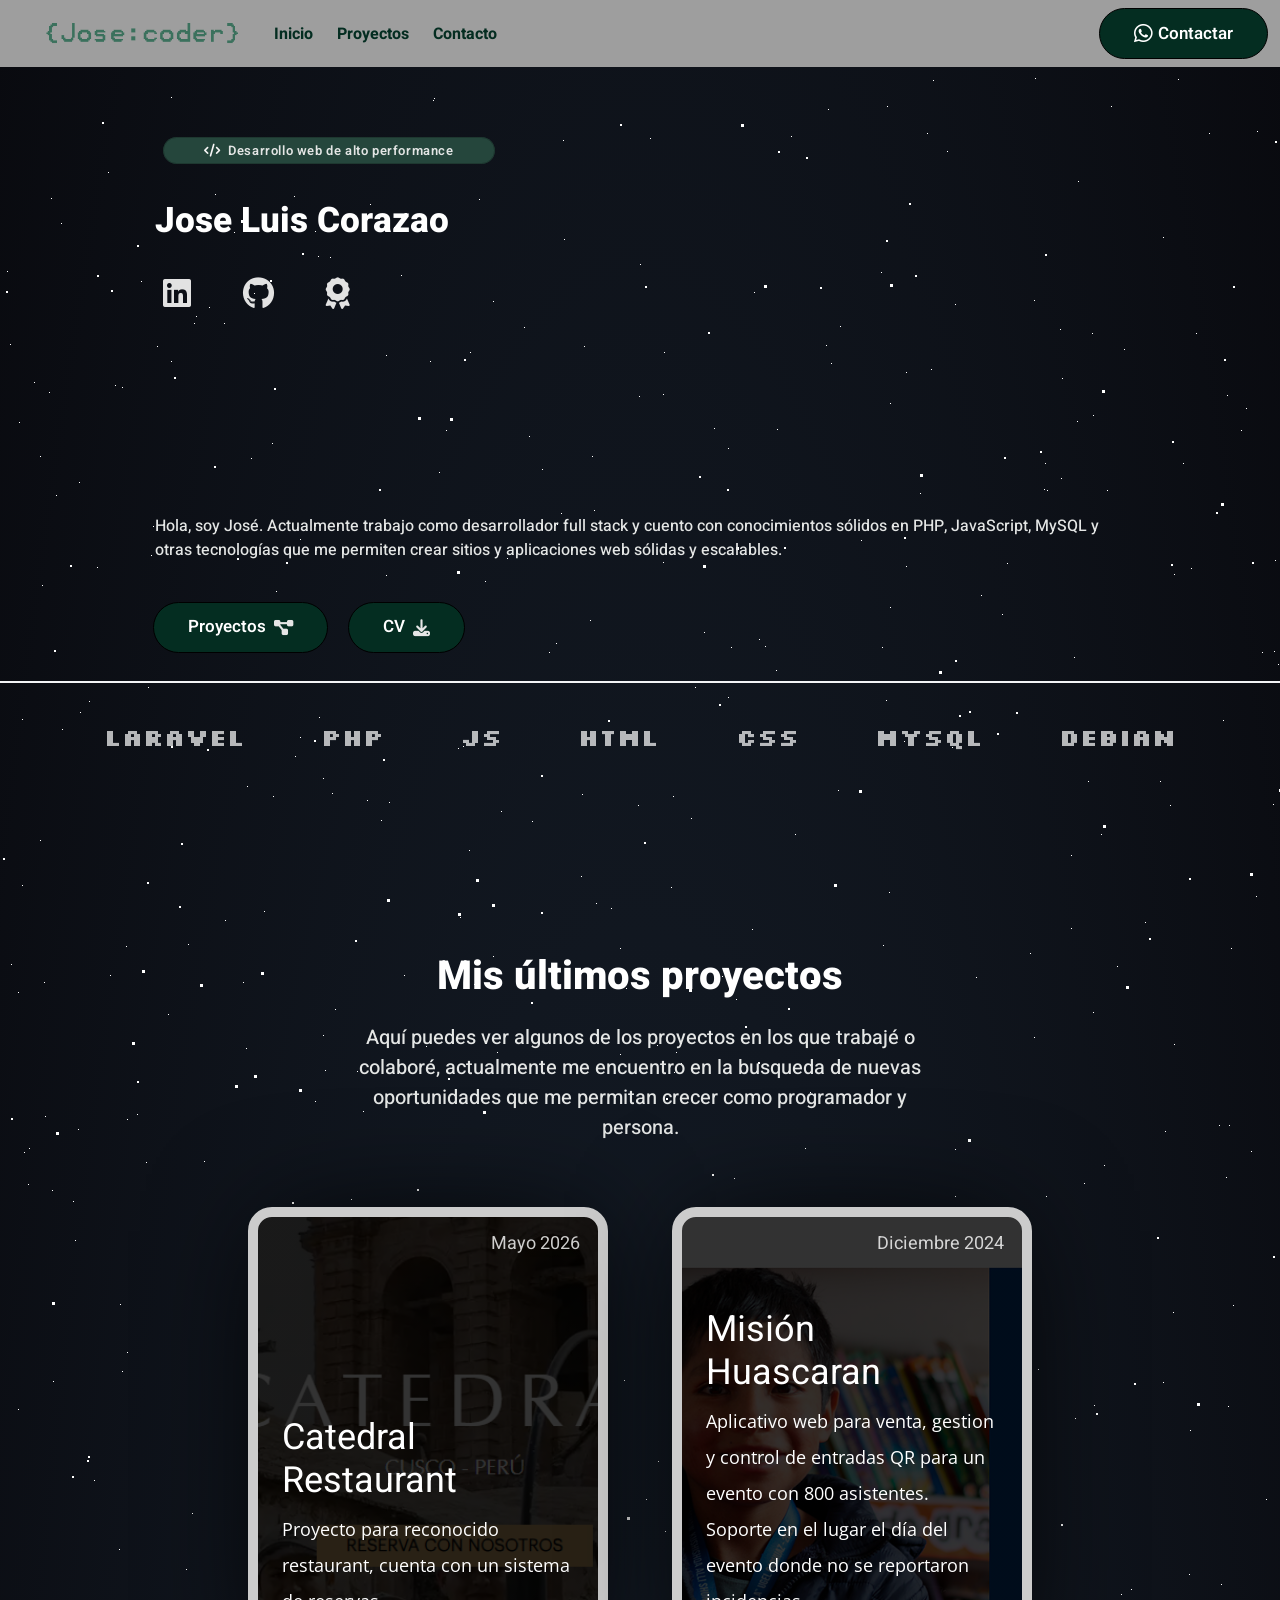
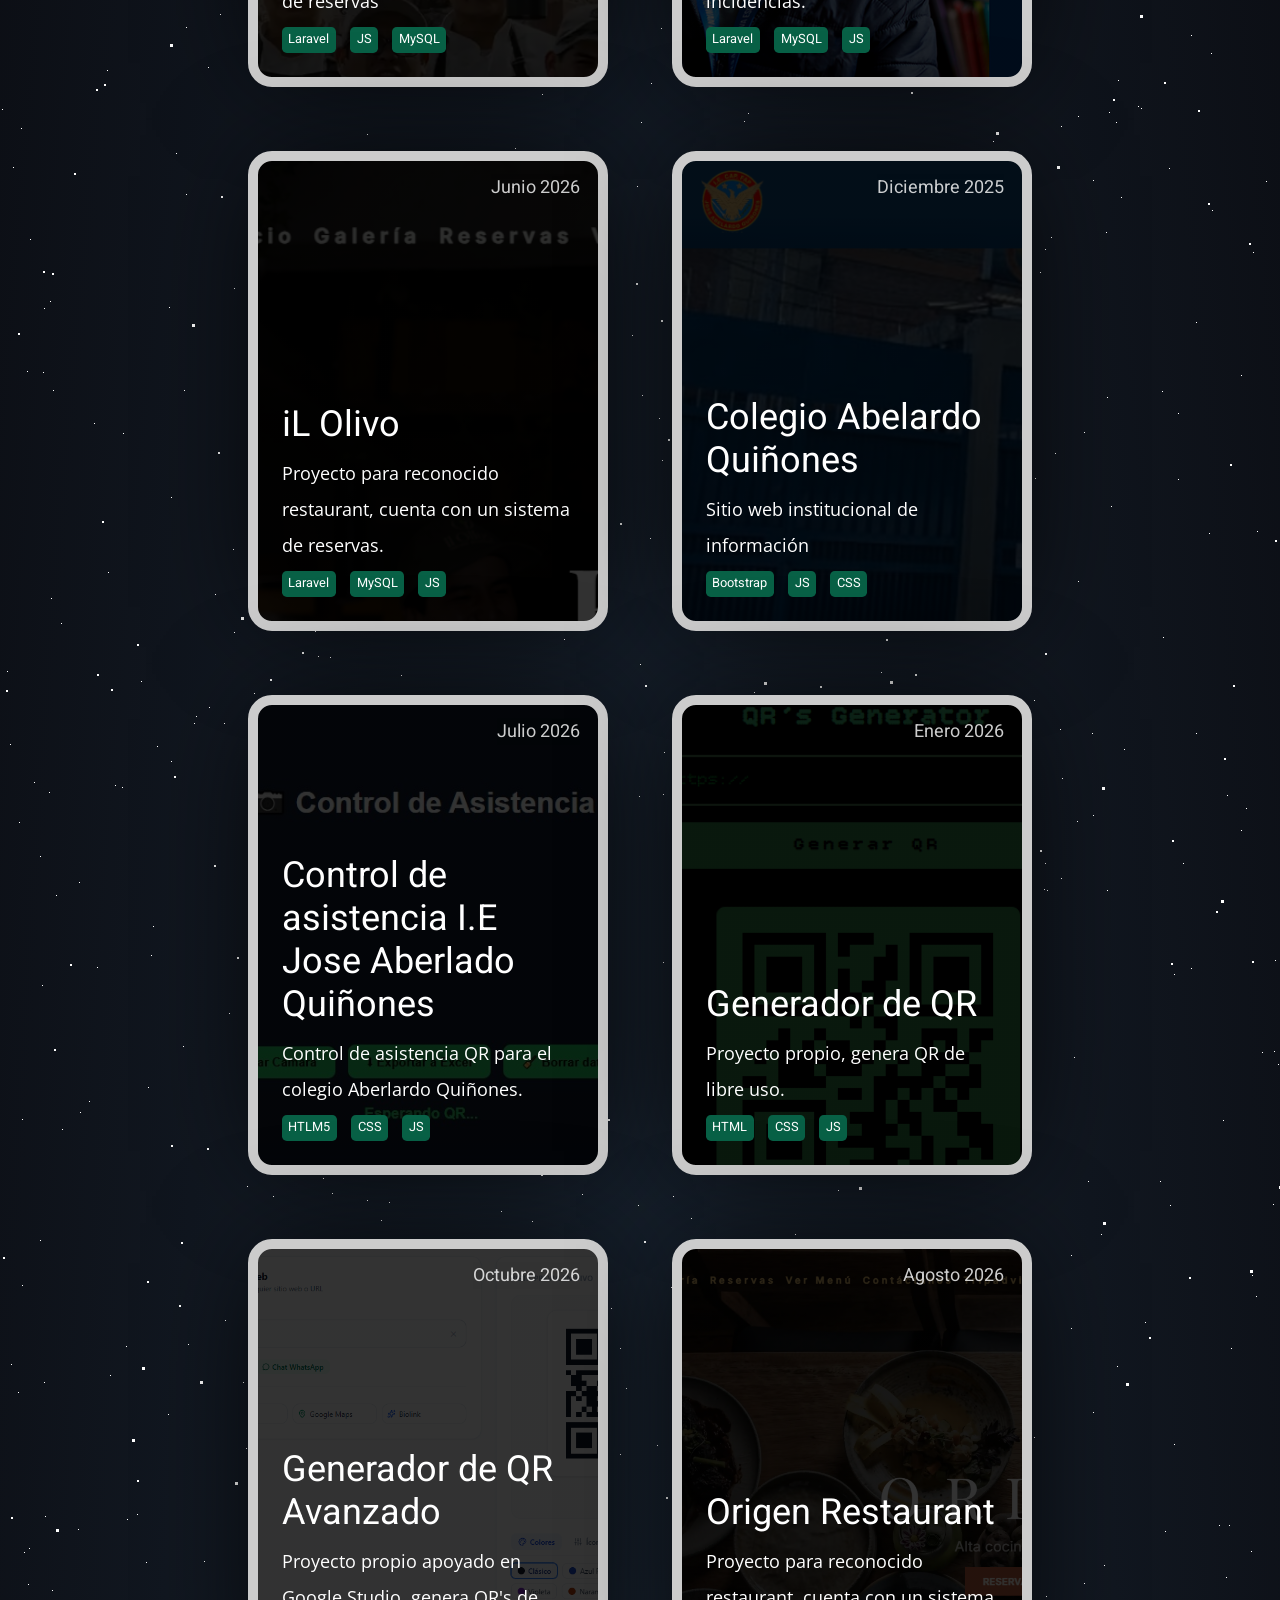
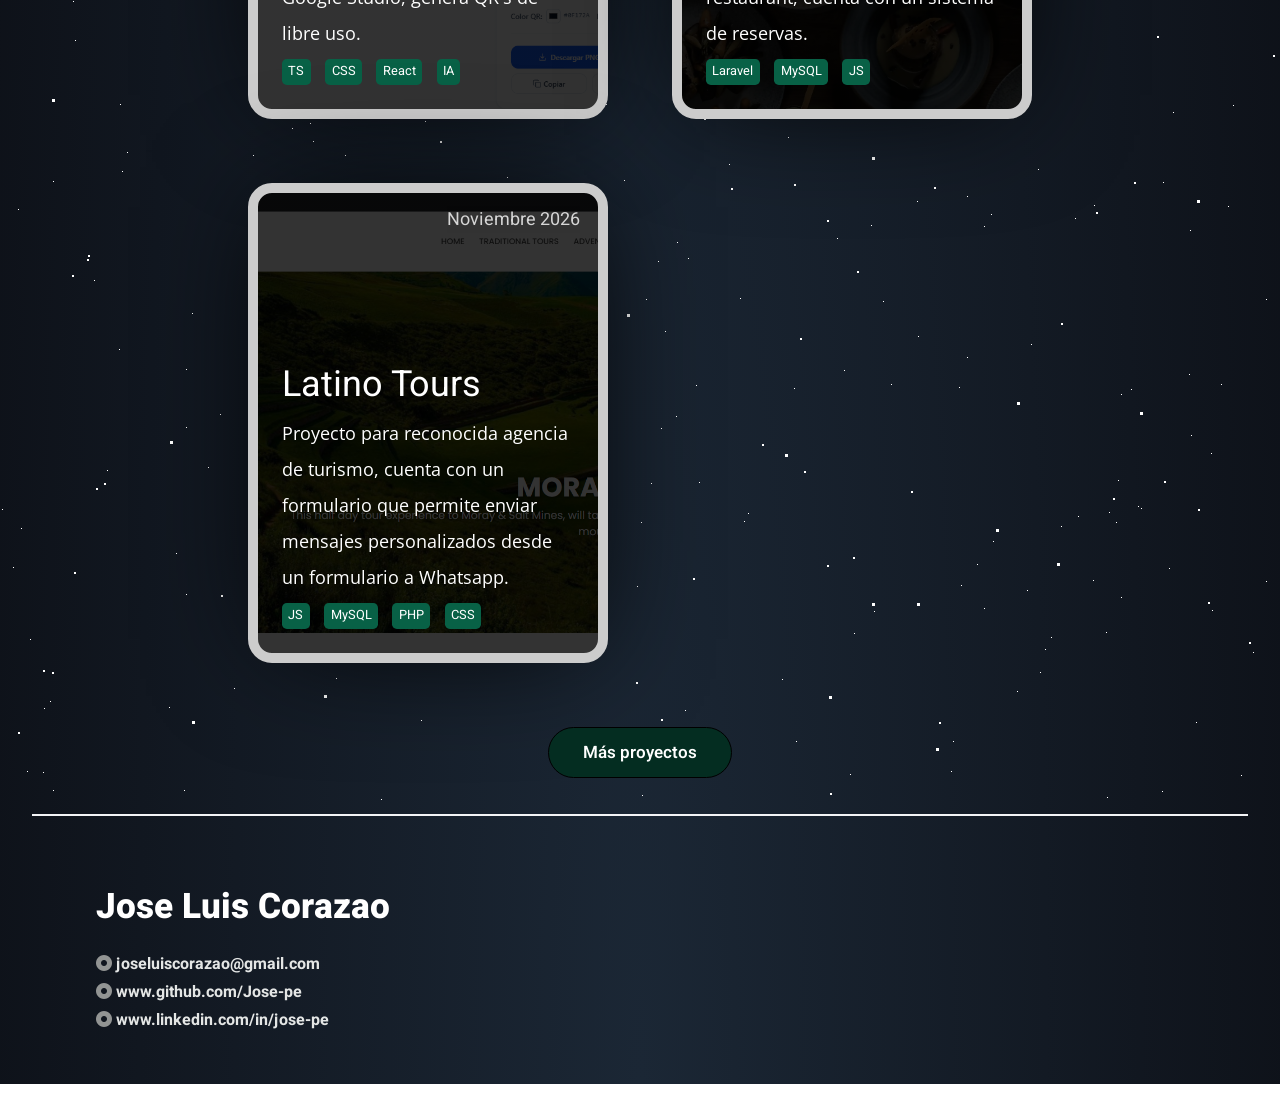
==== commit fea9df56: "git" ====
--- a/index.html
+++ b/index.html
@@ -331,7 +331,7 @@
  <div data-aos="fade-down" data-aos-delay="500" class="columns is-justify-content-center">
   <div  class="column is-12 text-center">
   
-                <a class="button head-button is-responsive" href="proyectos.html">
+                <a class="button head-button is-responsive" href="https://github.com/Jose-pe?tab=repositories" target="_blank">
                   <strong class="text is-6">Más proyectos</strong>
                 </a>
               
--- a/css/main.css
+++ b/css/main.css
@@ -2348,6 +2348,9 @@
   .round-2{
     background-color: #171818;
   }
+  .title{
+    color: #FEFCFB;
+  }
   .round{
     background-color: #1c1d1c;
   }
@@ -2362,6 +2365,10 @@
   }
   .boxy{
     background-color: #25463c;
+  }
+
+  .fa-laptop-code, .fa-lightbulb{
+    color: seagreen !important;
   }
   
   .fa-circle-dot{
@@ -2373,6 +2380,101 @@
   .navbar-item{
   color: #e2e2e2 !important;
   
+}
+ .fa-quote-right{
+    color: Green !important;
+  }
+   .fa-quote-left{
+    color: Green !important;
+  }
+.icons{
+   color: #e2e2e2 !important;
+}
+.icons:hover{
+   color: #9e9e9e !important;
+}
+}
+
+@media (prefers-color-scheme: Light) {
+
+  body{
+      background-color: rgb(29, 32, 32);
+      color: #e4e6e5;
+  }
+  .round-2{
+    background-color: #171818;
+  }
+  .round{
+    background-color: #1c1d1c;
+  }
+
+  .navbar-menu{
+    background-color: #9e9e9e   !important;
+    
+  }
+  
+  .navbar-brand{
+    background-color: #9e9e9e  !important;
+  }
+
+  .navbar-menu:hover{
+    background-color: #9e9e9e   !important;
+
+  }
+  
+  .navbar-brand:hover{
+    background-color: #9e9e9e  !important;
+  }
+  .navbar-item {
+    color: #042D21  !important;
+    BACKGROUND-COLOR: #9e9e9e  !important;
+  }
+
+  .navbar-item:hover {
+    color: #042D21 !important;
+  }
+
+  .fa-quote-right{
+    color: Green !important;
+  }
+   .fa-quote-left{
+    color: Green !important;
+  }
+  .tec{
+    color: #FEFCFB;
+  }
+  .background-principal{
+    background-color: #272928;
+  }
+  .background-secundario{
+    background-color: #e4e6e5;
+  }
+  .boxy{
+    background-color: #25463c;
+  }
+  .title{
+    color: white
+  }
+  .fa-circle-dot{
+     color: #929493 !important;
+  }
+  .text-especial{
+    color: #bdbbb0;
+  }
+  .fa-laptop-code, .fa-lightbulb{
+    color: #929493 !important;
+  }
+  .navbar-item{
+  color: #042D21 !important;
+  
+}
+.tag{
+  background-color: #086146 !important;
+  color: white !important;
+}
+.tag:hover{
+  background-color: #086146 !important;
+  color: yellow !important;
 }
 .icons{
    color: #e2e2e2 !important;
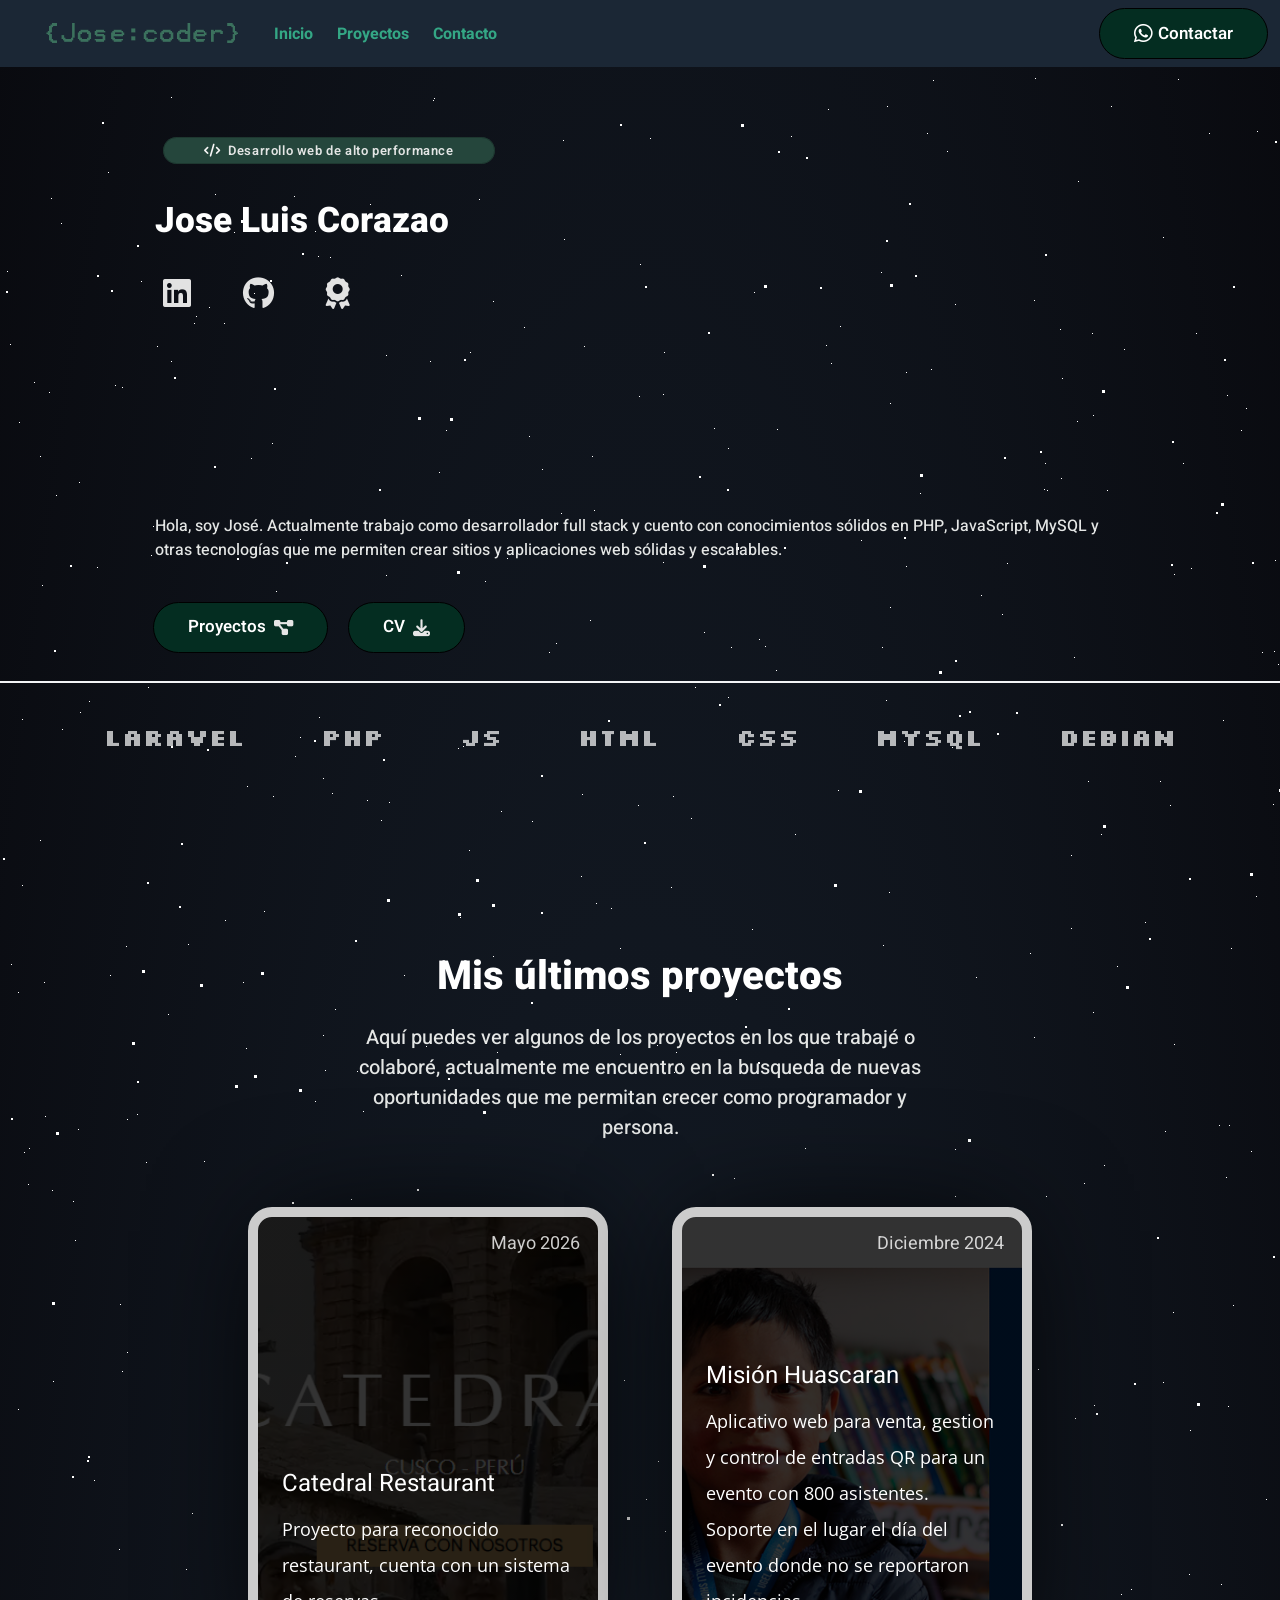
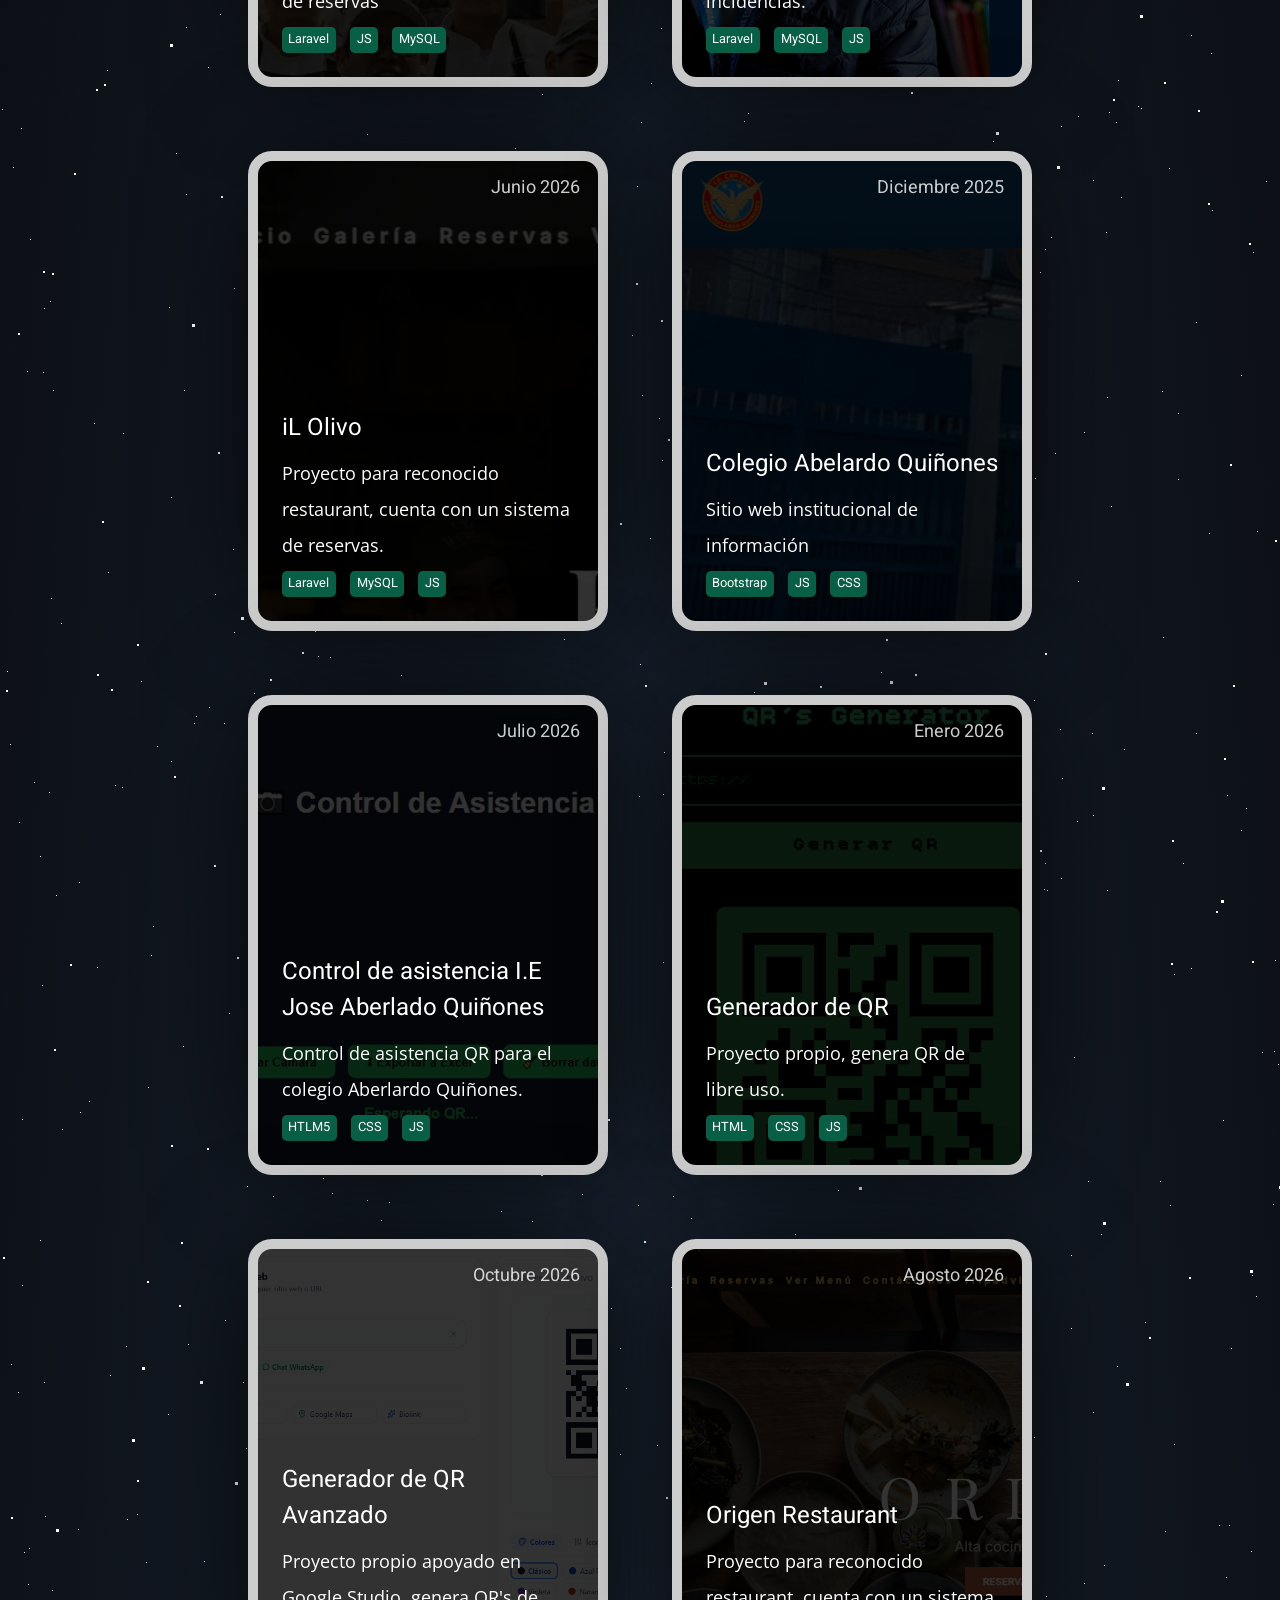
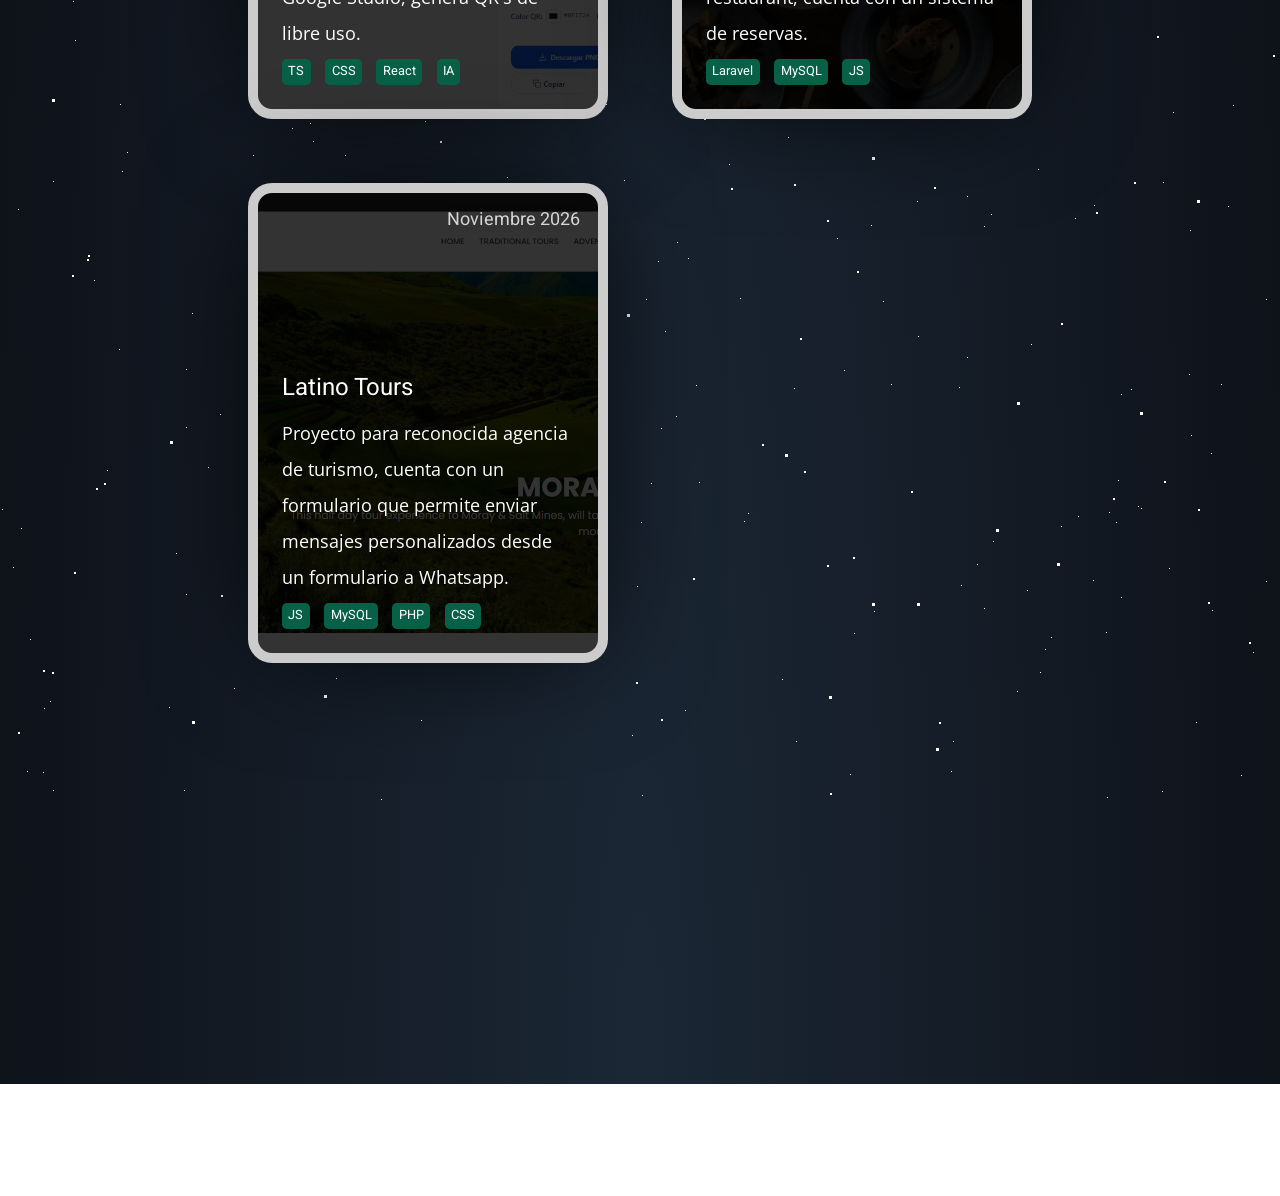
==== commit a7eef411: "semantic mejora" ====
--- a/index.html
+++ b/index.html
@@ -205,7 +205,7 @@
  
     <a class="card" target="_blank" href="https://catedralrestaurant.com/" style="--bg-img: url(/img/tiskon.png)">
       <div>
-        <h1>Catedral Restaurant</h1>
+        <h3>Catedral Restaurant</h3>
         <p>Proyecto para reconocido restaurant, cuenta con un sistema de reservas</p>
         <div class="date">Mayo 2026</div>
         <div class="tags mt-2">
@@ -218,7 +218,7 @@
     
     <a class="card" target="_blank" href="https://drive.google.com/file/d/1uEIpdUZpBNbJarlgAAXUWrjy9Q8NCSK4/view?usp=sharing" style="--bg-img: url('/img/mision.png')">
       <div>
-        <h1>Misión Huascaran</h1>
+        <h3>Misión Huascaran</h3>
         <p>Aplicativo web para venta, gestion y control de entradas QR para un evento con 800 asistentes. Soporte en el lugar el día del evento donde no se reportaron incidencias.</p>
         <div class="date">Diciembre 2024 </div>
         <div class="tags mt-2">
@@ -231,7 +231,7 @@
     
     <a class="card" target="_blank"  href="https://ilolivorestaurant.com/" target="_blank"  style="--bg-img: url('/img/olivo.png')">
       <div>
-        <h1>iL Olivo</h1>
+        <h3>iL Olivo</h3>
         <p>Proyecto para reconocido restaurant, cuenta con un sistema de reservas. </p>
         <div class="date">Junio 2026</div>
         <div class="tags mt-2">
@@ -246,7 +246,7 @@
  
     <a class="card" target="_blank" href="https://xn--ie-cap-fap-joseabelardoquiones-34c.com/" style="--bg-img: url(/img/latino.png)">
       <div>
-        <h1>Colegio Abelardo Quiñones</h1>
+        <h3>Colegio Abelardo Quiñones</h3>
         <p>Sitio web institucional de información</p>
         <div class="date">Diciembre 2025</div>
         <div class="tags mt-2">
@@ -259,7 +259,7 @@
     
     <a class="card" target="_blank"  href="https://jaqcolegioasistencia.netlify.app/" style="--bg-img: url('/img/ersoft.jpg')">
       <div>
-        <h1>Control de asistencia I.E Jose Aberlado Quiñones </h1>
+        <h3>Control de asistencia I.E Jose Aberlado Quiñones </h3>
         <p>Control de asistencia QR para el colegio Aberlardo Quiñones.</p>
         <div class="date">Julio 2026 </div>
         <div class="tags mt-2">
@@ -272,7 +272,7 @@
     
     <a class="card" target="_blank" href="https://qrgenecusco.netlify.app/" style="--bg-img: url('/img/qr.png')" class="js-modal-trigger" data-target="modal-js-example">
       <div>
-        <h1>Generador de QR</h1>
+        <h3>Generador de QR</h3>
         <p>Proyecto propio, genera QR de libre uso.</p>
         <div class="date">Enero 2026</div>
         <div class="tags mt-2">
@@ -286,7 +286,7 @@
     
     <a class="card" target="_blank" href="https://qrgentotal.netlify.app/" style="--bg-img: url('/img/qr-av.png')" class="js-modal-trigger" data-target="modal-js-example">
       <div>
-        <h1>Generador de QR Avanzado</h1>
+        <h3>Generador de QR Avanzado</h3>
         <p>Proyecto propio apoyado en Google Studio, genera QR's de libre uso.</p>
        
          <div class="date">Octubre 2026</div>
@@ -301,7 +301,7 @@
     
     <a class="card" target="_blank" href="https://www.origenrestaurantypisco.com/" style="--bg-img: url('/img/origen.png')" class="js-modal-trigger" data-target="modal-js-example">
       <div>
-        <h1>Origen Restaurant </h1>
+        <h3>Origen Restaurant </h3>
         
         <p>Proyecto para reconocido restaurant, cuenta con un sistema de reservas. </p>
          <div class="date">Agosto 2026</div>
@@ -316,7 +316,7 @@
     
     <a class="card" target="_blank" href="https://latinotourscusco.com/" style="--bg-img: url('/img/latinotours.png')" class="js-modal-trigger" data-target="modal-js-example">
       <div>
-        <h1>Latino Tours </h1>
+        <h3>Latino Tours </h3>
         
         <p>Proyecto para reconocida agencia de turismo, cuenta con un formulario que permite enviar mensajes personalizados desde un formulario a Whatsapp. </p>
          <div class="date">Noviembre 2026</div>
--- a/css/main.css
+++ b/css/main.css
@@ -2078,6 +2078,7 @@
 }
 #title span {
   background: -webkit-linear-gradient(white, #38495a);
+  background-clip: text;
   -webkit-background-clip: text;
   -webkit-text-fill-color: transparent;
 }
@@ -2395,7 +2396,7 @@
 }
 }
 
-@media (prefers-color-scheme: Light) {
+@media (prefers-color-scheme: light) {
 
   body{
       background-color: rgb(29, 32, 32);
@@ -2409,29 +2410,30 @@
   }
 
   .navbar-menu{
-    background-color: #9e9e9e   !important;
+    background-color: #1b2735   !important;
+    color: #41b392 !important;
     
   }
   
   .navbar-brand{
-    background-color: #9e9e9e  !important;
+    background-color: #1b2735 !important;
   }
 
   .navbar-menu:hover{
-    background-color: #9e9e9e   !important;
+    background-color: #1b2735  !important;
 
   }
   
   .navbar-brand:hover{
-    background-color: #9e9e9e  !important;
+    background-color: #1b2735  !important;
   }
   .navbar-item {
-    color: #042D21  !important;
-    BACKGROUND-COLOR: #9e9e9e  !important;
+    color: #1d916f !important;
+    BACKGROUND-COLOR: #1b2735   !important;
   }
 
   .navbar-item:hover {
-    color: #042D21 !important;
+    color: #0c7757  !important;
   }
 
   .fa-quote-right{
@@ -2465,7 +2467,7 @@
     color: #929493 !important;
   }
   .navbar-item{
-  color: #042D21 !important;
+  color: #34a785 !important;
   
 }
 .tag{
